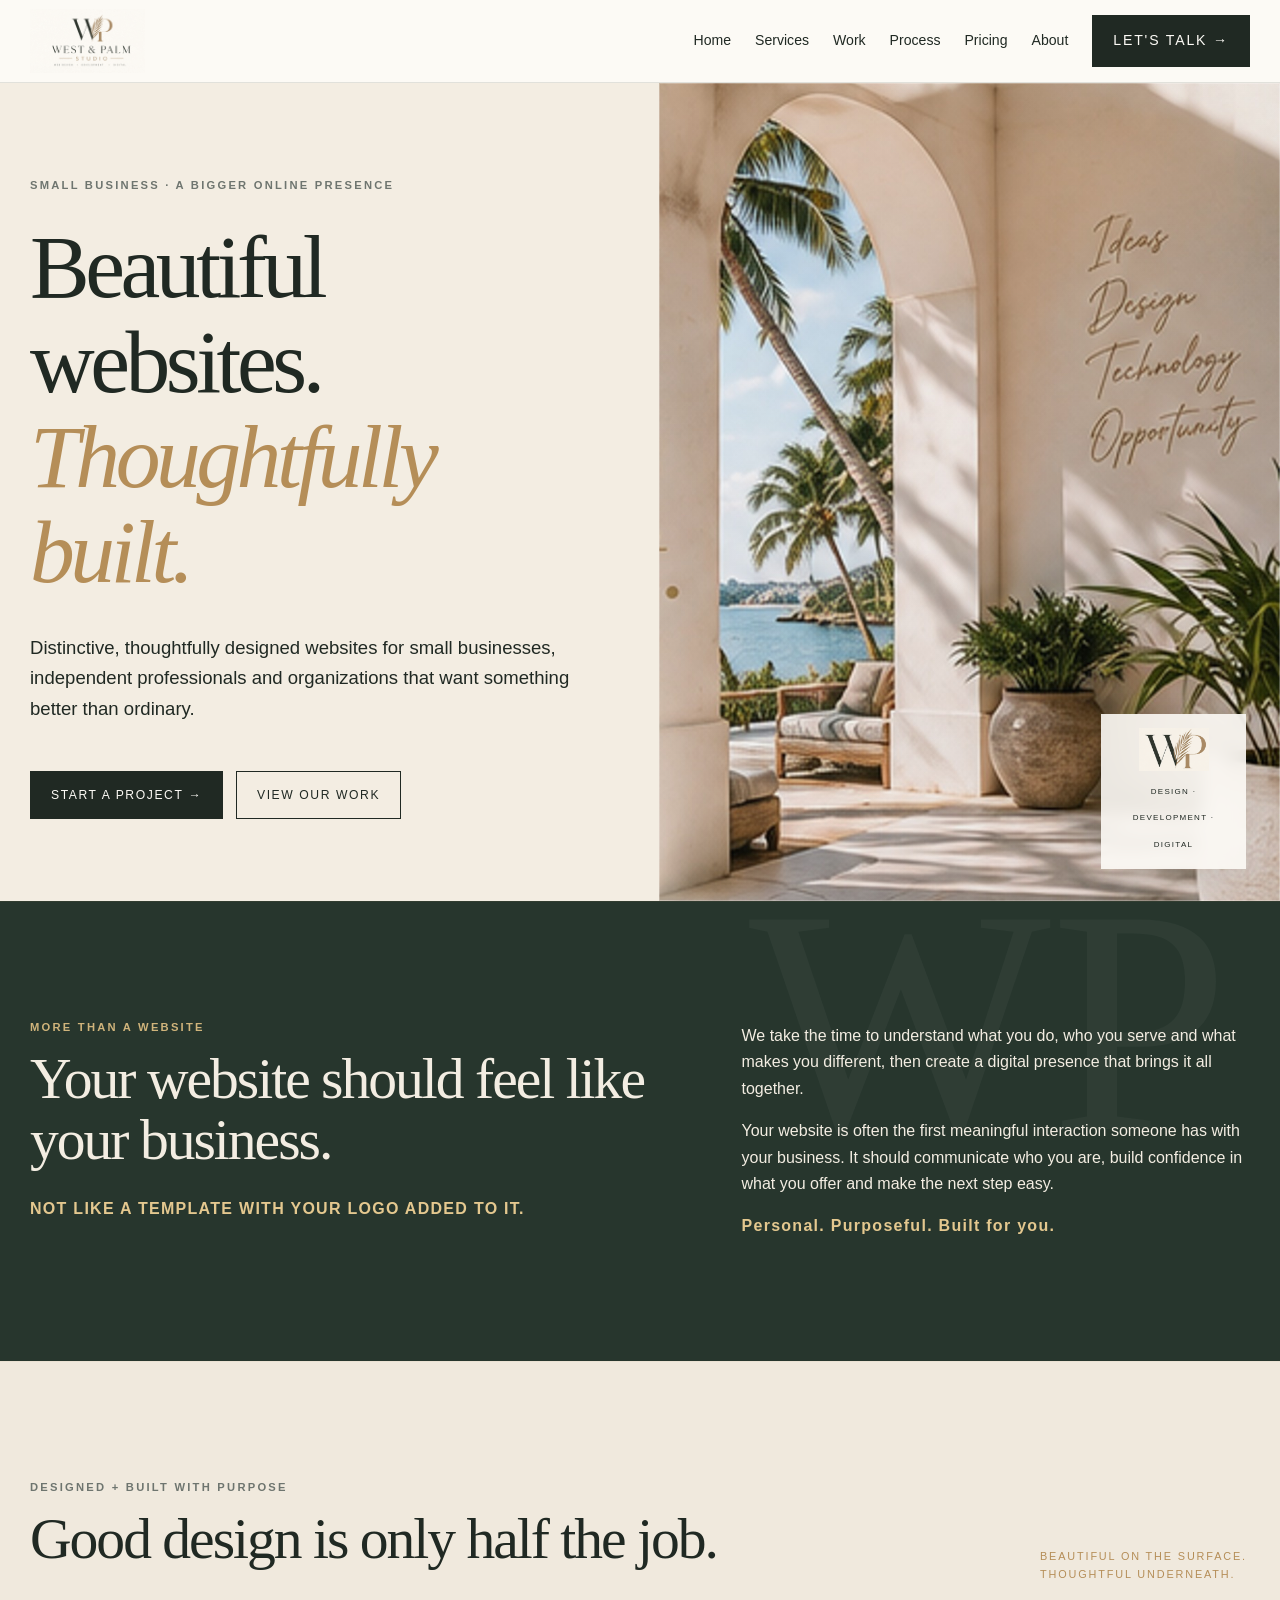
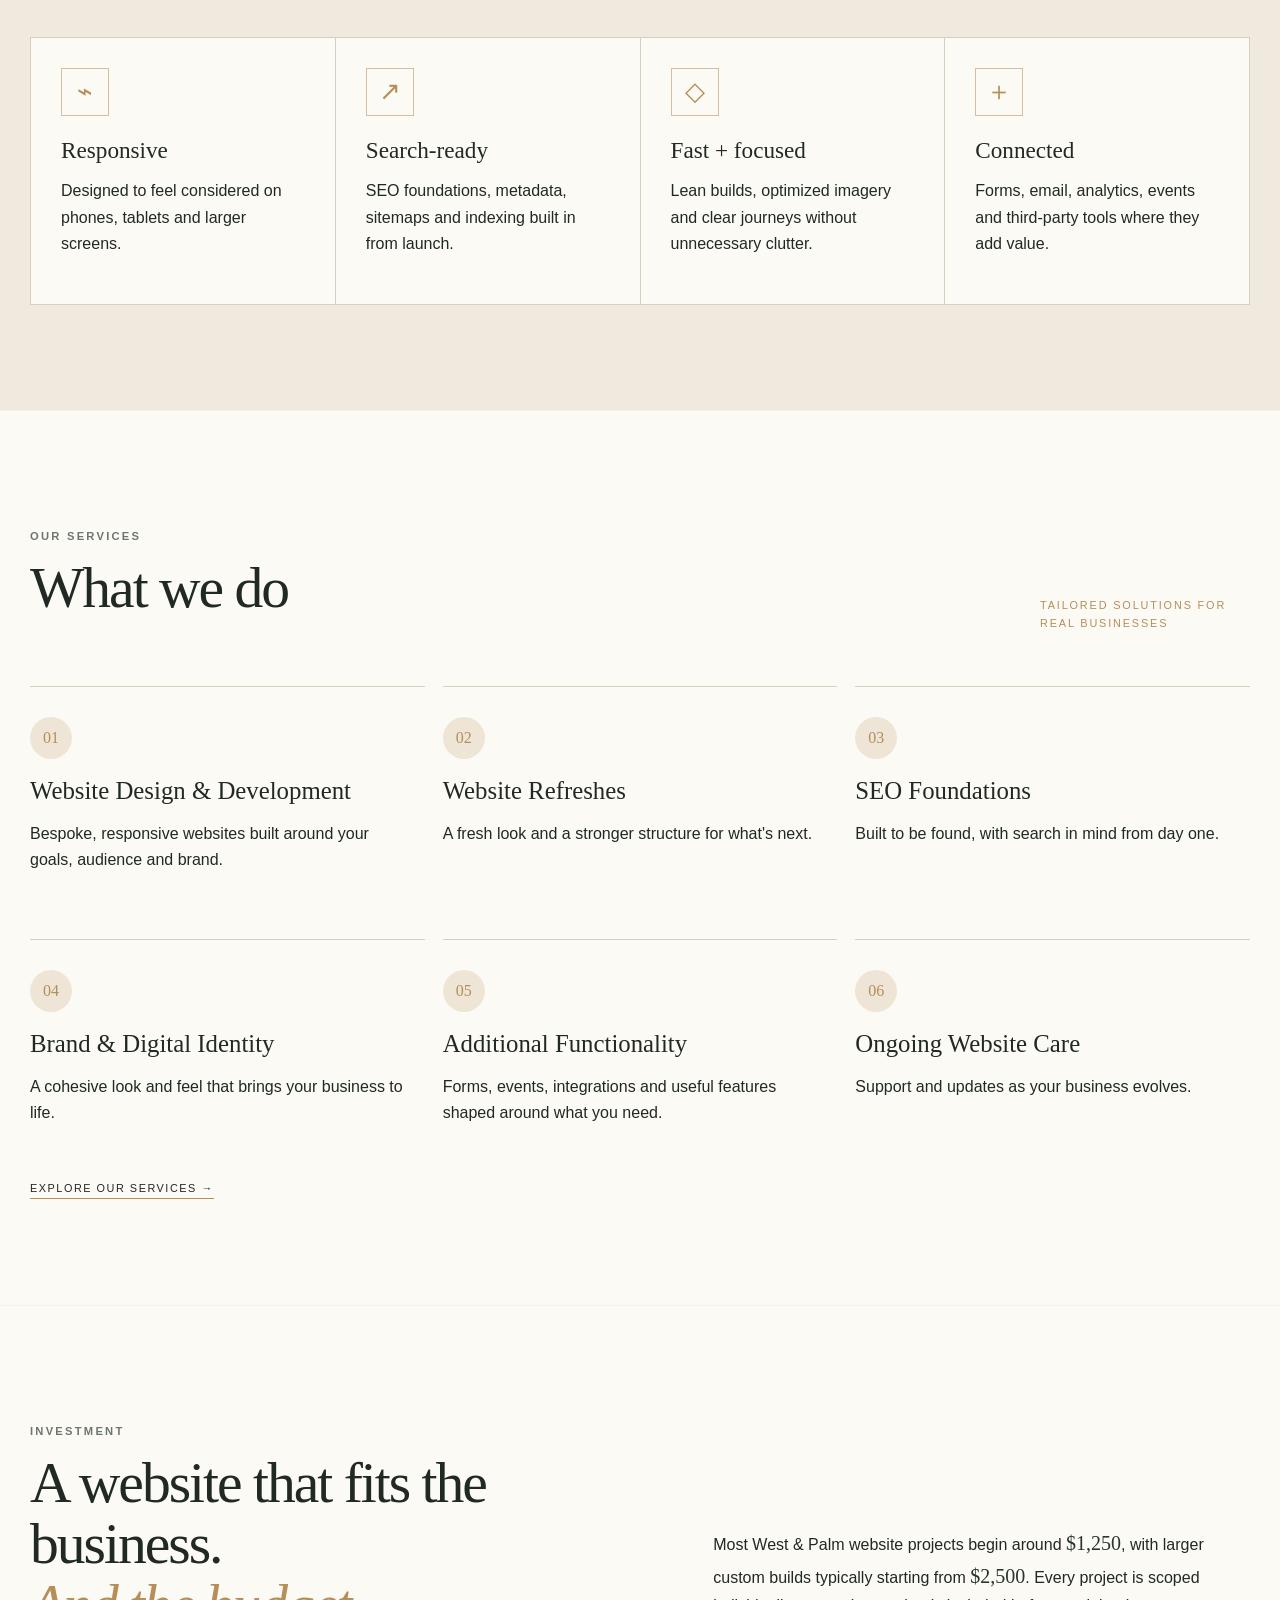
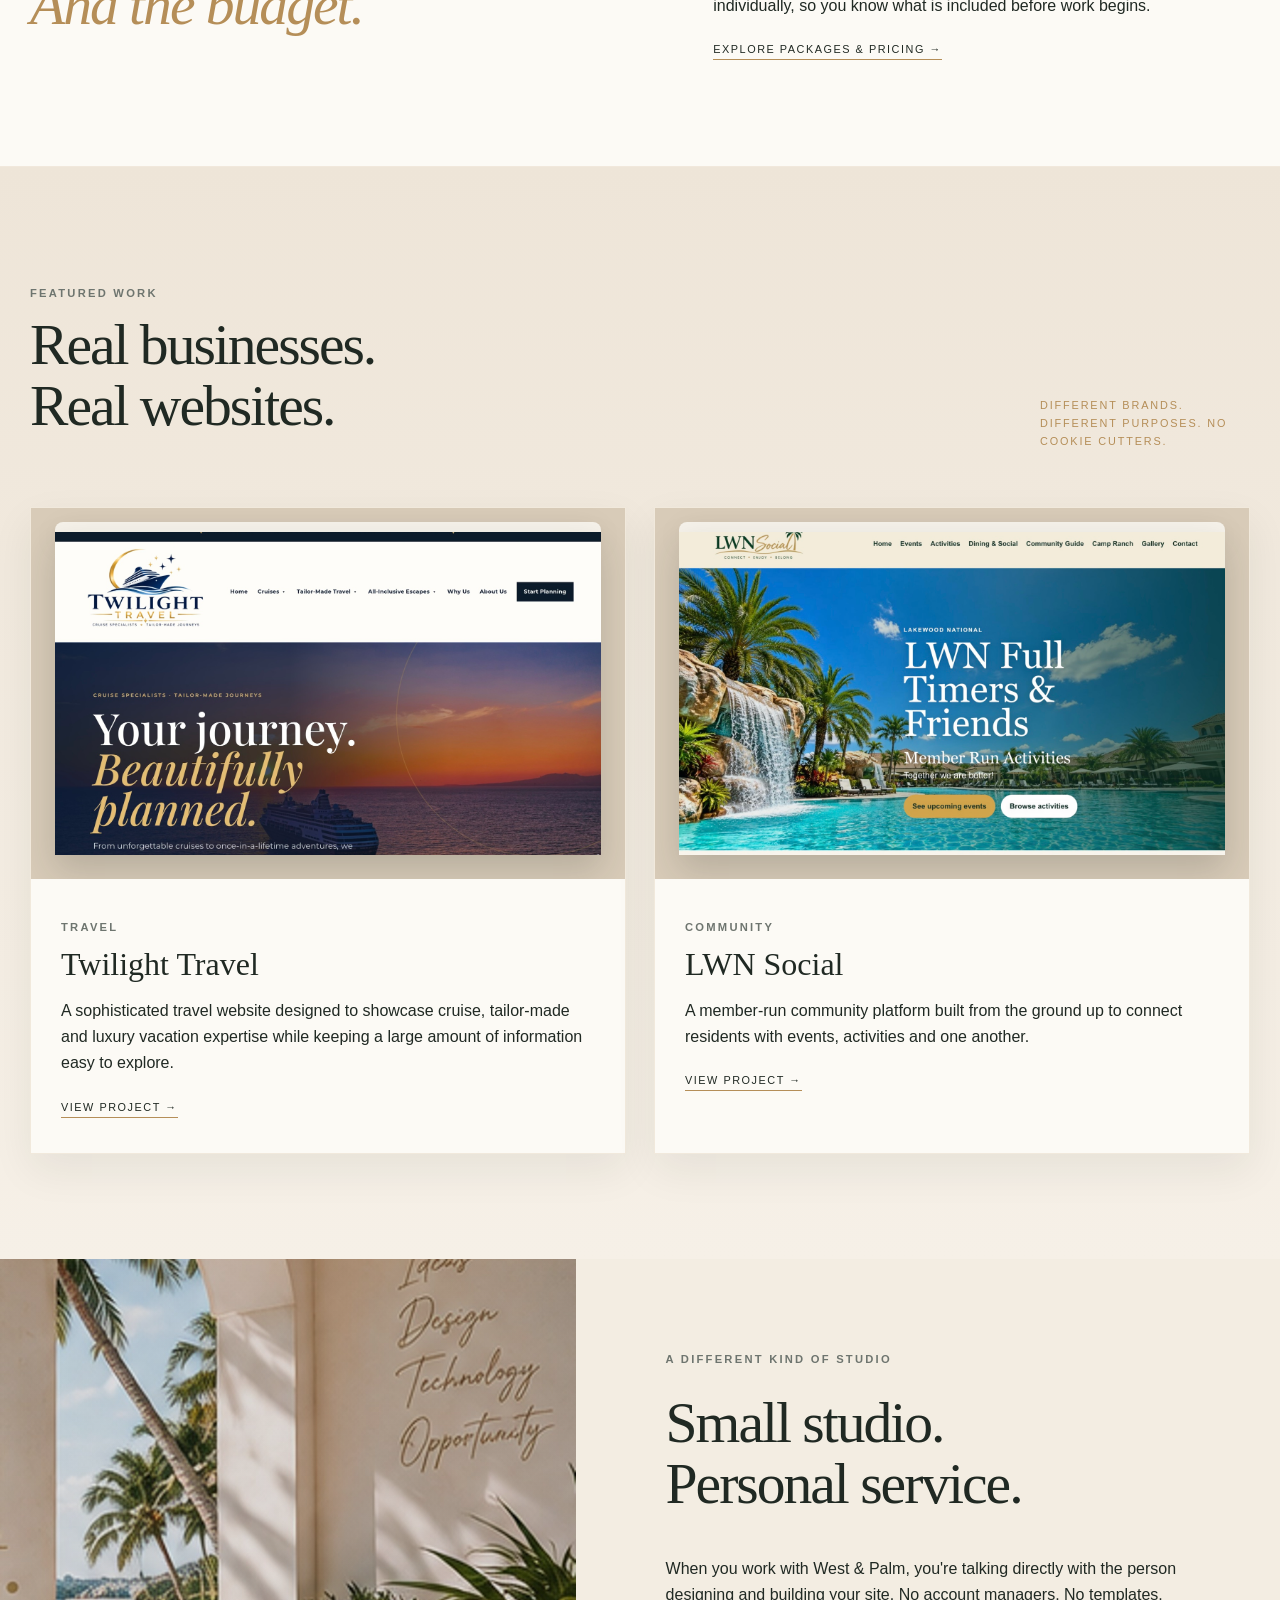
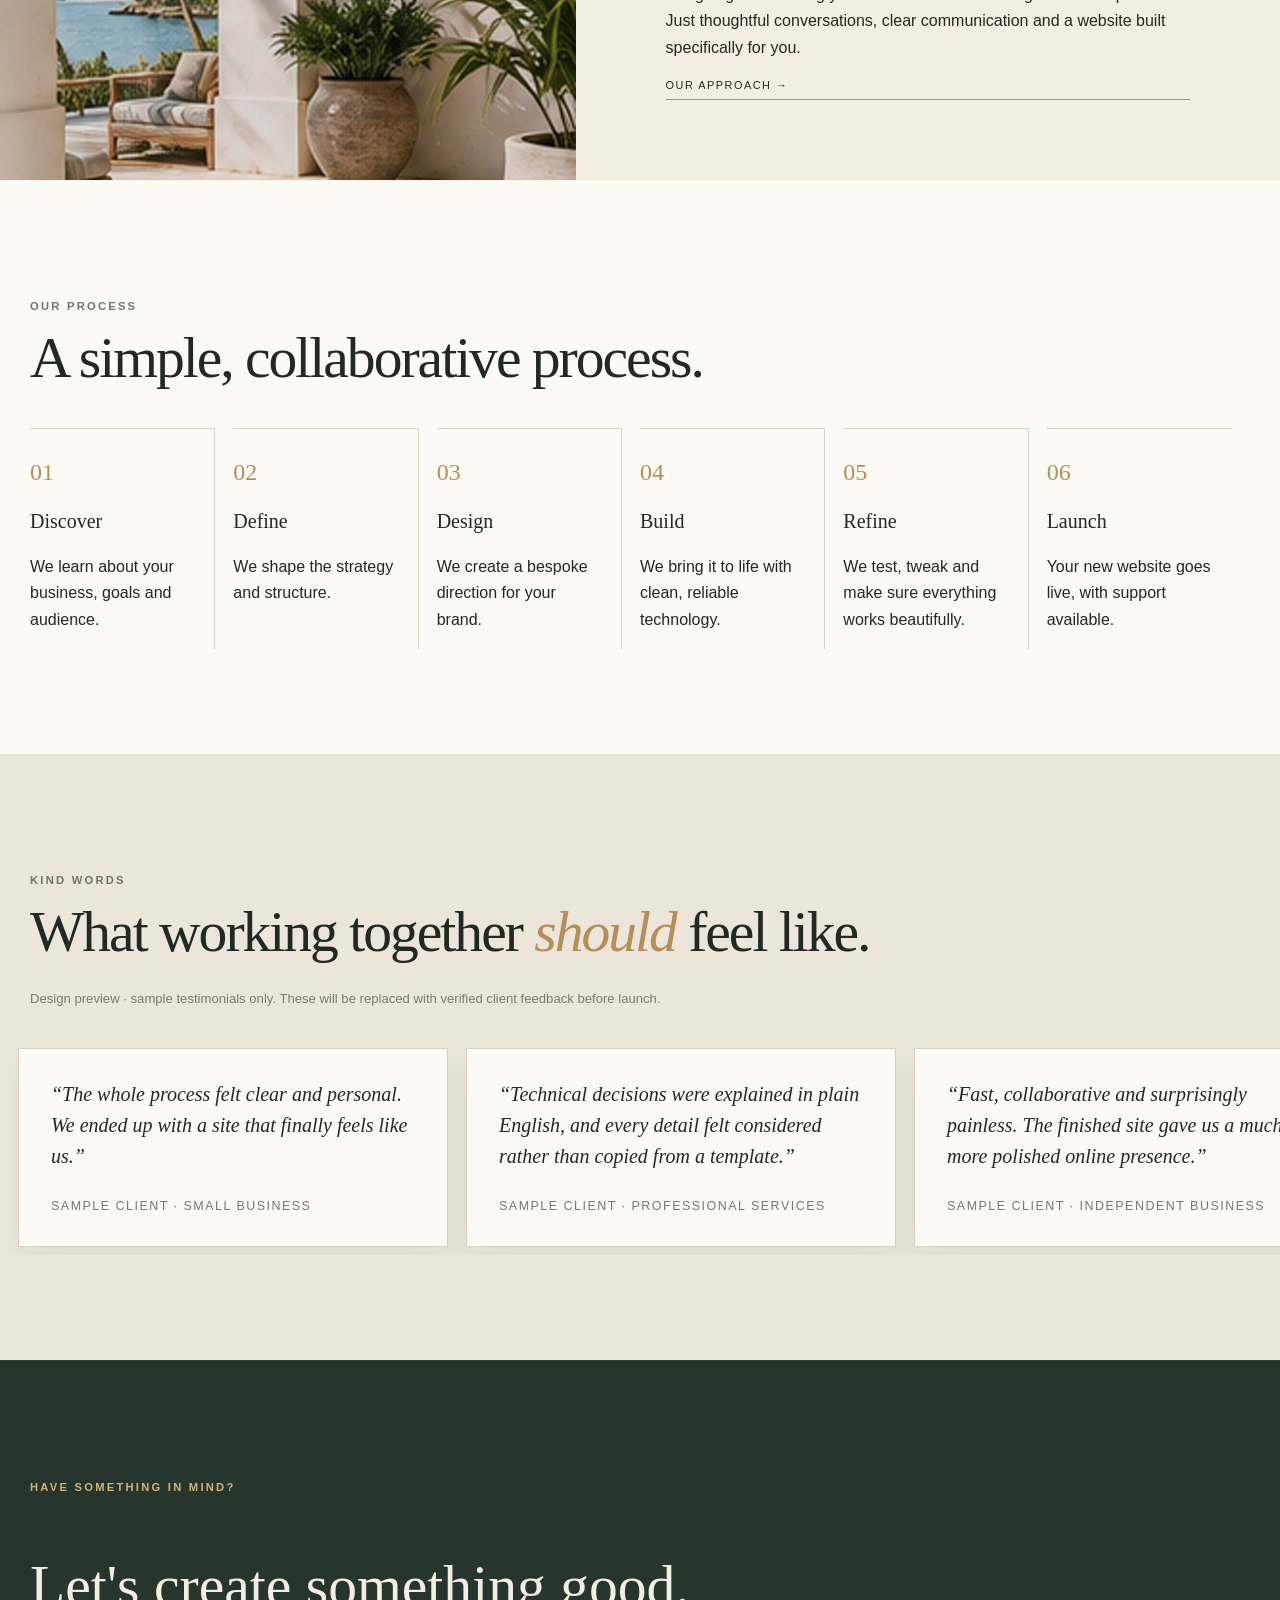
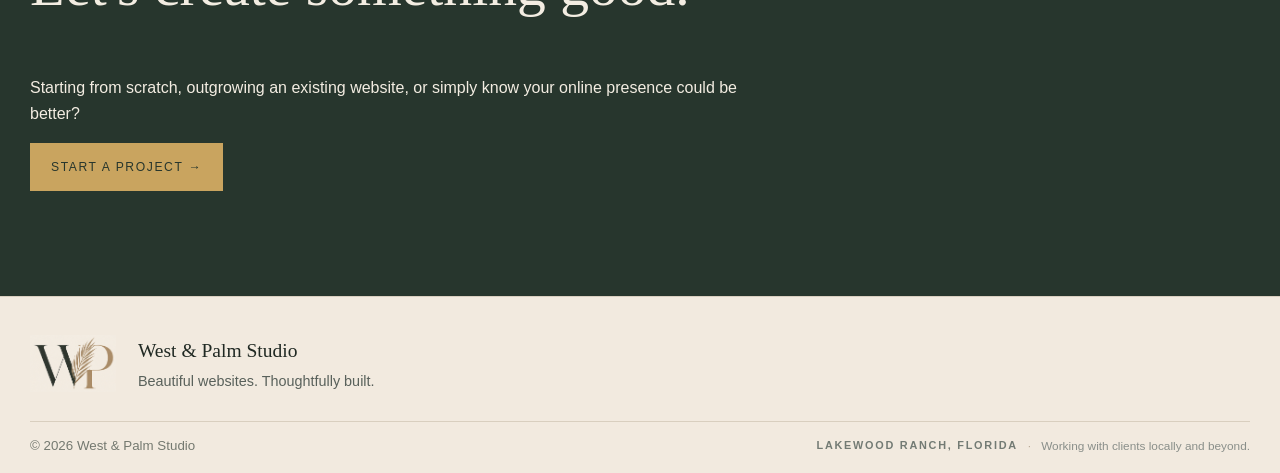
==== index.html @ 80858947 "Add files via upload" ====
<!doctype html><html lang="en"><head><meta charset="utf-8"><meta name="viewport" content="width=device-width,initial-scale=1"><title>Beautiful websites. Thoughtfully built. | West &amp; Palm Studio</title><meta name="description" content="West & Palm Studio creates thoughtful, bespoke websites for small businesses, independent professionals and organizations."><link rel="icon" href="assets/wp-transparent.png"><link rel="stylesheet" href="styles.css"></head><body><header class="nav"><div class="wrap"><a class="brand header-logo" href="index.html" aria-label="West &amp; Palm Studio"><img src="assets/west-palm-header-transparent.png" alt="West &amp; Palm Studio"></a><nav class="links"><a href="index.html">Home</a><a href="services.html">Services</a><a href="work.html">Work</a><a href="process.html">Process</a><a href="pricing.html">Pricing</a><a href="about.html">About</a><a class="btn fill" href="contact.html">Let's talk →</a></nav><button class="mobile-menu-toggle" type="button" aria-label="Open navigation" aria-expanded="false" aria-controls="mobile-navigation"><span></span><span></span><span></span></button><nav class="mobile-navigation" id="mobile-navigation" aria-label="Mobile navigation"><a href="index.html">Home</a><a href="services.html">Services</a><a href="work.html">Work</a><a href="process.html">Process</a><a href="pricing.html">Pricing</a><a href="about.html">About</a><a class="mobile-menu-cta" href="contact.html">Let's talk →</a></nav></div></header><main>
<section class="hero"><div class="hero-grid"><div class="hero-copy"><p class="eyebrow">Small business · A bigger online presence</p><h1>Beautiful websites.<em>Thoughtfully built.</em></h1><p>Distinctive, thoughtfully designed websites for small businesses, independent professionals and organizations that want something better than ordinary.</p><div class="actions"><a class="btn fill" href="contact.html">Start a project →</a><a class="btn" href="work.html">View our work</a></div></div><div class="hero-visual" aria-label="Warm coastal architecture and palms"><div class="hero-stamp"><img src="assets/wp-mark.png" alt=""><span>Design · Development · Digital</span></div></div></div></section>
<section class="section intro-band"><div class="wrap intro reveal"><div><p class="eyebrow">More than a website</p><h2>Your website should feel like your business.</h2><p><strong>NOT LIKE A TEMPLATE WITH YOUR LOGO ADDED TO IT.</strong></p></div><div><p>We take the time to understand what you do, who you serve and what makes you different, then create a digital presence that brings it all together.</p><p>Your website is often the first meaningful interaction someone has with your business. It should communicate who you are, build confidence in what you offer and make the next step easy.</p><p><strong>Personal. Purposeful. Built for you.</strong></p></div></div></section>
<section class="section capability-strip"><div class="wrap reveal"><div class="services-head"><div><p class="eyebrow">Designed + built with purpose</p><h2>Good design is only half the job.</h2></div><p class="micro">Beautiful on the surface. Thoughtful underneath.</p></div><div class="capability-icon-grid">
<article><span class="line-icon">⌁</span><h3>Responsive</h3><p>Designed to feel considered on phones, tablets and larger screens.</p></article>
<article><span class="line-icon">↗</span><h3>Search-ready</h3><p>SEO foundations, metadata, sitemaps and indexing built in from launch.</p></article>
<article><span class="line-icon">◇</span><h3>Fast + focused</h3><p>Lean builds, optimized imagery and clear journeys without unnecessary clutter.</p></article>
<article><span class="line-icon">＋</span><h3>Connected</h3><p>Forms, email, analytics, events and third-party tools where they add value.</p></article>
</div></div></section>
<section class="section"><div class="wrap reveal"><div class="services-head"><div><p class="eyebrow">Our services</p><h2>What we do</h2></div><p class="micro">Tailored solutions for real businesses</p></div><div class="cards"><div class="card"><span>01</span><h3>Website Design &amp; Development</h3><p>Bespoke, responsive websites built around your goals, audience and brand.</p></div><div class="card"><span>02</span><h3>Website Refreshes</h3><p>A fresh look and a stronger structure for what's next.</p></div><div class="card"><span>03</span><h3>SEO Foundations</h3><p>Built to be found, with search in mind from day one.</p></div><div class="card"><span>04</span><h3>Brand &amp; Digital Identity</h3><p>A cohesive look and feel that brings your business to life.</p></div><div class="card"><span>05</span><h3>Additional Functionality</h3><p>Forms, events, integrations and useful features shaped around what you need.</p></div><div class="card"><span>06</span><h3>Ongoing Website Care</h3><p>Support and updates as your business evolves.</p></div></div><a class="text-link" href="services.html">Explore our services →</a></div></section>
<section class="section pricing-teaser"><div class="wrap reveal"><div class="pricing-teaser-grid"><div><p class="eyebrow">Investment</p><h2>A website that fits the business.<br><em>And the budget.</em></h2></div><div><p>Most West &amp; Palm website projects begin around <strong>$1,250</strong>, with larger custom builds typically starting from <strong>$2,500</strong>. Every project is scoped individually, so you know what is included before work begins.</p><a class="text-link" href="pricing.html">Explore packages &amp; pricing →</a></div></div></div></section><section class="section work-section"><div class="wrap reveal"><div class="services-head"><div><p class="eyebrow">Featured work</p><h2>Real businesses.<br>Real websites.</h2></div><p class="micro">Different brands. Different purposes. No cookie cutters.</p></div><div class="work"><article class="project"><div class="project-shot"><img src="assets/twilight-travel.jpg" alt="Twilight Travel website homepage"></div><div class="project-copy"><p class="eyebrow">Travel</p><h3>Twilight Travel</h3><p>A sophisticated travel website designed to showcase cruise, tailor-made and luxury vacation expertise while keeping a large amount of information easy to explore.</p><a class="text-link" href="work.html#twilight-travel">View project →</a></div></article><article class="project"><div class="project-shot"><img src="assets/lwn-social.jpg" alt="LWN Social website homepage"></div><div class="project-copy"><p class="eyebrow">Community</p><h3>LWN Social</h3><p>A member-run community platform built from the ground up to connect residents with events, activities and one another.</p><a class="text-link" href="work.html#lwn-social">View project →</a></div></article></div></div></section>
<section class="studio reveal"><div class="studio-image" role="img" aria-label="West and Palm Studio visual identity"></div><div class="studio-copy"><p class="eyebrow">A different kind of studio</p><h2>Small studio.<br>Personal service.</h2><p>When you work with West &amp; Palm, you're talking directly with the person designing and building your site. No account managers. No templates. Just thoughtful conversations, clear communication and a website built specifically for you.</p><a class="text-link" href="about.html">Our approach →</a></div></section>
<section class="section process-preview"><div class="wrap reveal"><p class="eyebrow">Our process</p><h2>A simple, collaborative process.</h2><div class="process"><div class="step" data-num="01"><b>Discover</b><p>We learn about your business, goals and audience.</p></div><div class="step" data-num="02"><b>Define</b><p>We shape the strategy and structure.</p></div><div class="step" data-num="03"><b>Design</b><p>We create a bespoke direction for your brand.</p></div><div class="step" data-num="04"><b>Build</b><p>We bring it to life with clean, reliable technology.</p></div><div class="step" data-num="05"><b>Refine</b><p>We test, tweak and make sure everything works beautifully.</p></div><div class="step" data-num="06"><b>Launch</b><p>Your new website goes live, with support available.</p></div></div></div></section>
<section class="section testimonial-section"><div class="wrap testimonial-heading reveal"><p class="eyebrow">Kind words</p><h2>What working together <em>should</em> feel like.</h2><p class="demo-note">Design preview · sample testimonials only. These will be replaced with verified client feedback before launch.</p></div><div class="testimonial-marquee" aria-label="Sample testimonial design preview"><div class="testimonial-track">
<blockquote><p>“The whole process felt clear and personal. We ended up with a site that finally feels like us.”</p><footer>Sample client · Small business</footer></blockquote>
<blockquote><p>“Technical decisions were explained in plain English, and every detail felt considered rather than copied from a template.”</p><footer>Sample client · Professional services</footer></blockquote>
<blockquote><p>“Fast, collaborative and surprisingly painless. The finished site gave us a much more polished online presence.”</p><footer>Sample client · Independent business</footer></blockquote>
<blockquote><p>“The whole process felt clear and personal. We ended up with a site that finally feels like us.”</p><footer>Sample client · Small business</footer></blockquote>
<blockquote><p>“Technical decisions were explained in plain English, and every detail felt considered rather than copied from a template.”</p><footer>Sample client · Professional services</footer></blockquote>
</div></div></section>
<section class="section dark"><div class="wrap reveal"><p class="eyebrow">Have something in mind?</p><p class="quote">Let's create something good.</p><p>Starting from scratch, outgrowing an existing website, or simply know your online presence could be better?</p><a class="btn" href="contact.html">Start a project →</a></div></section></main><footer class="footer"><div class="wrap footer-main"><div class="footer-brand"><div class="footer-brand-lockup"><a class="footer-mark" href="index.html" aria-label="West &amp; Palm Studio"><img src="assets/wp-transparent.png" alt=""></a><div><p class="footer-studio-name">West &amp; Palm Studio</p><p class="footer-tagline">Beautiful websites. Thoughtfully built.</p></div></div></div></div><div class="wrap footer-bottom"><small>© <span data-year></span> West &amp; Palm Studio</small><small class="footer-location-line"><span class="footer-location-place">Lakewood Ranch, Florida</span><span class="footer-location-copy">Working with clients locally and beyond.</span></small></div></footer><script src="script.js"></script></body></html>
---- styles.css ----
:root{--ink:#202923;--forest:#27362d;--forest2:#34453a;--sage:#8e9a89;--sand:#b58e58;--gold:#c9a45f;--cream:#f3ede2;--paper:#fcfaf5;--line:#d9cfbf}*{box-sizing:border-box}html{scroll-behavior:smooth}body{margin:0;color:var(--ink);background:var(--paper);font-family:Arial,Helvetica,sans-serif;line-height:1.65}h1,h2,h3,.brand,.serif{font-family:Georgia,'Times New Roman',serif;font-weight:400;line-height:1.06}h1{font-size:clamp(3.4rem,7vw,7rem);letter-spacing:-.05em;margin:.16em 0}h2{font-size:clamp(2.35rem,4.5vw,4.5rem);letter-spacing:-.035em;margin:.2em 0 .45em}h3{font-size:1.55rem;margin:.3em 0}p{max-width:720px}.wrap{width:min(1220px,calc(100% - 44px));margin:auto}.nav{position:sticky;top:0;z-index:20;background:rgba(252,250,245,.94);border-bottom:1px solid rgba(32,41,35,.12);backdrop-filter:blur(14px)}.nav .wrap{height:88px;display:flex;align-items:center;justify-content:space-between}.brand{text-decoration:none;color:var(--ink);font-size:1.45rem;letter-spacing:.035em}.brand small{display:block;font-family:Arial;font-size:.54rem;letter-spacing:.35em;text-align:center;margin-top:3px}.brand:before{content:'WP';display:inline-block;font-size:.7rem;color:var(--sand);margin-right:9px;vertical-align:middle;letter-spacing:-.12em}.links{display:flex;gap:26px;align-items:center}.links a{text-decoration:none;color:var(--ink);font-size:.88rem}.links>a:not(.btn):after{content:'';display:block;width:0;height:1px;background:var(--sand);transition:.25s}.links>a:hover:after{width:100%}.btn{display:inline-block;text-decoration:none;padding:13px 20px;border:1px solid currentColor;color:var(--ink);font-size:.76rem;letter-spacing:.13em;text-transform:uppercase;transition:.25s}.btn:hover{transform:translateY(-2px)}.btn.fill{background:var(--ink);color:var(--paper);border-color:var(--ink)}.hero{min-height:calc(100vh - 88px);display:grid;align-items:stretch;background:var(--cream);overflow:hidden}.hero-grid{display:grid;grid-template-columns:1.03fr .97fr;min-height:calc(100vh - 88px)}.hero-copy{display:flex;flex-direction:column;justify-content:center;padding:80px 6vw 80px max(22px,calc((100vw - 1220px)/2))}.hero-copy h1 em{display:block;color:var(--sand);font-weight:400}.hero-copy>p:not(.eyebrow){font-size:1.16rem;max-width:610px}.hero-visual{position:relative;min-height:620px;background:linear-gradient(145deg,#ddd0bb,#f5eee3);overflow:hidden}.hero-visual:before{content:'';position:absolute;inset:0;background:linear-gradient(110deg,rgba(255,255,255,.1),rgba(39,54,45,.12)),url('assets/brand-board.png') center/cover;filter:saturate(.65);transform:scale(1.02)}.hero-visual:after{content:'WEST & PALM';position:absolute;right:-18px;bottom:32px;color:rgba(255,255,255,.68);font-family:Georgia;font-size:clamp(2rem,4vw,5rem);letter-spacing:.08em;writing-mode:vertical-rl}.eyebrow{text-transform:uppercase;letter-spacing:.2em;font-size:.7rem;color:#6e756f;font-weight:600}.actions{display:flex;gap:13px;margin-top:28px;flex-wrap:wrap}.section{padding:105px 0}.intro-band{background:var(--forest);color:var(--cream);position:relative;overflow:hidden}.intro-band:after{content:'WP';position:absolute;right:4vw;top:-65px;font:300 20rem Georgia;color:rgba(255,255,255,.035)}.intro{display:grid;grid-template-columns:1.1fr .9fr;gap:90px;position:relative;z-index:1}.intro-band .eyebrow,.dark .eyebrow{color:#d0b47b}.intro-band strong{color:#e4c88f;letter-spacing:.08em}.cards{display:grid;grid-template-columns:repeat(3,1fr);gap:18px;margin-top:42px}.card{border-top:1px solid var(--line);padding:30px 22px 24px 0;min-height:235px;background:transparent}.card span{display:inline-grid;place-items:center;width:42px;height:42px;border-radius:50%;background:#eee5d7;color:var(--sand);font-family:Georgia;margin-bottom:12px}.services-head{display:flex;justify-content:space-between;align-items:end;gap:30px}.micro{font-size:.68rem;letter-spacing:.17em;text-transform:uppercase;color:var(--sand);max-width:210px}.work-section{background:#eee5d8}.work{display:grid;grid-template-columns:1fr 1fr;gap:28px;margin-top:45px}.project{background:var(--paper);padding:0;overflow:hidden;box-shadow:0 16px 40px rgba(32,41,35,.07)}.project-shot{aspect-ratio:16/10;overflow:hidden;background:#d8d0c2}.project-shot img{width:100%;height:100%;object-fit:cover;display:block;transition:.5s}.project:hover .project-shot img{transform:scale(1.025)}.project-copy{padding:28px 30px 34px}.project-copy h3{font-size:2rem}.text-link{color:var(--ink);text-transform:uppercase;letter-spacing:.14em;font-size:.68rem;text-decoration:none;border-bottom:1px solid var(--sand);padding-bottom:4px}.studio{display:grid;grid-template-columns:.9fr 1.1fr;min-height:520px}.studio-image{background:linear-gradient(rgba(32,41,35,.22),rgba(32,41,35,.22)),url('assets/brand-board.png') 5% 90%/210% auto no-repeat;min-height:480px}.studio-copy{background:var(--cream);padding:80px max(30px,7vw);display:flex;flex-direction:column;justify-content:center}.process-preview{background:var(--paper)}.process{display:grid;grid-template-columns:repeat(6,1fr);gap:0;margin-top:40px}.step{border-top:1px solid var(--line);border-right:1px solid var(--line);padding:24px 18px 0 0;margin-right:18px;min-height:165px}.step:last-child{border-right:0}.step b{display:block;font-family:Georgia;font-size:1.25rem;font-weight:400}.step:before{content:attr(data-num);display:block;color:var(--sand);font-family:Georgia;font-size:1.5rem;margin-bottom:12px}.dark{background:var(--forest);color:var(--cream);position:relative;overflow:hidden}.dark:after{content:'';position:absolute;inset:0;background:linear-gradient(90deg,rgba(39,54,45,.96),rgba(39,54,45,.72)),url('assets/brand-board.png') center/cover;opacity:.42}.dark .wrap{position:relative;z-index:1}.dark .btn{border-color:var(--gold);color:var(--forest);background:var(--gold)}.quote{font-family:Georgia;font-size:clamp(2.3rem,4.5vw,4.7rem);line-height:1.1;max-width:930px}.footer{padding:62px 0;border-top:1px solid var(--line);background:#f7f2e9}.footer .wrap{display:flex;justify-content:space-between;gap:30px}.pagehero{padding:120px 0 85px;background:var(--cream)}.pagehero h1{font-size:clamp(3rem,6vw,5.8rem)}.split{display:grid;grid-template-columns:.8fr 1.2fr;gap:80px}.list{display:grid;grid-template-columns:1fr 1fr;gap:10px 25px;padding:0;list-style:none}.list li{padding:10px 0;border-bottom:1px solid var(--line)}form{display:grid;gap:14px;max-width:720px}input,textarea,select{width:100%;padding:15px;border:1px solid var(--line);background:#fff;font:inherit}textarea{min-height:160px}.mobile{display:none}.reveal{opacity:0;transform:translateY(18px);transition:.7s ease}.reveal.visible{opacity:1;transform:none}@media(max-width:900px){.hero-grid{grid-template-columns:1fr}.hero-copy{padding:75px 24px}.hero-visual{min-height:45vh}.intro,.split,.studio{grid-template-columns:1fr}.cards{grid-template-columns:1fr 1fr}.process{grid-template-columns:repeat(3,1fr);gap:24px}.studio-image{min-height:360px}.links{display:none}.mobile{display:block}}@media(max-width:620px){.work,.cards{grid-template-columns:1fr}.process{grid-template-columns:1fr 1fr}.section{padding:72px 0}.footer .wrap{display:block}.list{grid-template-columns:1fr}.hero-visual{min-height:360px}.services-head{display:block}.nav .wrap{height:76px}}

/* V1.1 visual refinement */
.nav .wrap{height:104px}.brand-logo{display:block;width:185px;height:92px;overflow:hidden}.brand-logo img{width:100%;height:100%;object-fit:contain;display:block;mix-blend-mode:multiply}.brand-logo:before{display:none!important}.hero{min-height:calc(100vh - 104px)}.hero-grid{min-height:calc(100vh - 104px)}
.hero-visual{background:url('assets/hero-coastal.jpg') center/cover no-repeat;isolation:isolate}.hero-visual:before{content:'';position:absolute;inset:0;background:linear-gradient(120deg,rgba(255,248,236,.03),rgba(32,41,35,.1));filter:none;transform:none;z-index:-1}.hero-visual:after{content:'';position:absolute;inset:0;border:1px solid rgba(255,255,255,.24);pointer-events:none}.hero-stamp{position:absolute;right:34px;bottom:32px;width:145px;padding:14px;background:rgba(252,250,245,.9);backdrop-filter:blur(8px);box-shadow:0 12px 35px rgba(32,41,35,.12);text-align:center}.hero-stamp img{width:70px;display:block;margin:0 auto 5px;mix-blend-mode:multiply}.hero-stamp span{font-size:.5rem;letter-spacing:.16em;text-transform:uppercase;color:var(--ink)}
.intro-band{background:var(--forest)}.work-section{background:linear-gradient(180deg,#eee5d8,#f6f0e7)}.project{border:1px solid rgba(181,142,88,.16)}.project-shot{position:relative;padding:24px;background:#d8cbb8}.project-shot:before{content:'';position:absolute;left:24px;right:24px;top:14px;height:10px;border-radius:8px 8px 0 0;background:#f6f2ea;box-shadow:0 10px 30px rgba(32,41,35,.12)}.project-shot img{position:relative;box-shadow:0 15px 32px rgba(32,41,35,.18)}
.studio-image{background:linear-gradient(rgba(32,41,35,.12),rgba(32,41,35,.12)),url('assets/hero-coastal.jpg') 50% 58%/cover no-repeat}.dark:after{display:none;content:none;background:none}.footer .brand-logo{width:165px;height:88px}.footer{background:#f4ede2}
@media(max-width:900px){.nav .wrap{height:92px}.brand-logo{width:155px;height:80px}.hero{min-height:auto}.hero-grid{min-height:auto}.hero-visual{min-height:58vh}.hero-stamp{right:20px;bottom:20px}}
@media(max-width:620px){.nav .wrap{height:82px}.brand-logo{width:135px;height:72px}.hero-copy h1{font-size:clamp(3.1rem,15vw,4.8rem)}.hero-visual{min-height:460px}.hero-stamp{width:120px}.project-shot{padding:14px}.project-shot:before{left:14px;right:14px;top:8px}}

/* V1.2 brand implementation: restrained, asset-free header wordmark */
.nav .wrap{height:82px}
.wordmark{display:flex;flex-direction:column;align-items:center;justify-content:center;width:auto;line-height:1;text-decoration:none;color:var(--ink);padding:4px 0}
.wordmark:before{display:none!important}
.wordmark span{font-family:Georgia,'Times New Roman',serif;font-size:1.38rem;letter-spacing:.16em;white-space:nowrap}
.wordmark i{font-style:normal;color:var(--sand);padding:0 .06em}
.wordmark small{font-family:Arial,Helvetica,sans-serif;font-size:.48rem;letter-spacing:.48em;margin-top:8px;padding-left:.48em;color:var(--sand)}
.hero{min-height:calc(100vh - 82px)}.hero-grid{min-height:calc(100vh - 82px)}
.pagehero{padding-top:92px}
.footer{padding:52px 0}.footer .wrap{align-items:flex-start}.footer-mark{display:inline-block;width:74px;height:58px;margin-bottom:8px}.footer-mark img{display:block;width:100%;height:100%;object-fit:contain}.footer p{margin-top:8px}
@media(max-width:900px){.nav .wrap{height:78px}.wordmark span{font-size:1.2rem}.wordmark small{font-size:.43rem;margin-top:7px}.hero{min-height:auto}.hero-grid{min-height:auto}.pagehero{padding-top:82px}}
@media(max-width:620px){.nav .wrap{height:72px}.wordmark span{font-size:1.02rem;letter-spacing:.11em}.wordmark small{font-size:.39rem;letter-spacing:.4em;padding-left:.4em}.footer-mark{width:64px;height:50px}}

/* V1.2.2 implementation fixes */
.intro-band{background-color:var(--forest);background-image:none!important}
.dark{background-color:var(--forest);background-image:none!important}
.dark:after{display:none!important;content:none!important;background:none!important;background-image:none!important}
.header-logo{display:flex;align-items:center;flex:0 0 auto;width:190px;height:64px;overflow:hidden;text-decoration:none}
.header-logo:before{display:none!important}
.header-logo img{display:block;width:100%;height:100%;object-fit:contain;object-position:left center;mix-blend-mode:normal}
.links{gap:24px}
.links .btn{white-space:nowrap}
@media(max-width:1100px) and (min-width:901px){.header-logo{width:165px;height:58px}.links{gap:18px}.links a{font-size:.82rem}.links .btn{padding:12px 15px;font-size:.7rem;letter-spacing:.1em}}
@media(max-width:900px){.header-logo{width:170px;height:58px}}
@media(max-width:620px){.header-logo{width:145px;height:52px}}

/* V1.3 commercial content */
.section-lead{font-size:1.08rem;max-width:760px;margin:18px 0 0}.packages-preview{background:var(--paper)}.package-grid{display:grid;grid-template-columns:repeat(3,1fr);gap:18px;margin-top:42px;align-items:stretch}.package-card{border:1px solid var(--line);padding:34px 30px;display:flex;flex-direction:column;min-height:520px;background:var(--paper)}.package-card.featured{background:var(--cream);border-color:rgba(181,142,88,.65);transform:translateY(-8px)}.package-card h3{font-size:2rem;margin:.25em 0 .55em}.package-card>p:not(.eyebrow){min-height:88px}.package-card ul{list-style:none;padding:18px 0;margin:10px 0 24px;border-top:1px solid var(--line)}.package-card li{padding:7px 0 7px 22px;position:relative}.package-card li:before{content:'✓';position:absolute;left:0;color:var(--sand)}.investment{margin-top:auto;padding-top:22px;border-top:1px solid var(--line)}.investment span{display:block;text-transform:uppercase;letter-spacing:.16em;font-size:.62rem;color:#737970}.investment strong{display:block;font-family:Georgia,'Times New Roman',serif;font-size:1.85rem;font-weight:400;color:var(--ink);margin-top:4px}.pricing-note{font-size:.84rem;color:#687069;max-width:900px;margin:24px 0 28px}.packages-section{background:#eee5d8;scroll-margin-top:90px}.inclusions{background:var(--paper)}.addons{background:var(--cream)}.addon-grid{display:grid;grid-template-columns:repeat(4,1fr);gap:0;margin-top:40px;border-top:1px solid var(--line);border-bottom:1px solid var(--line)}.addon-grid>div{padding:30px 26px 34px 0;margin-right:26px;border-right:1px solid var(--line)}.addon-grid>div:last-child{border-right:0;margin-right:0}.addon-grid h3{font-size:1.45rem}.addon-grid strong{display:block;color:var(--sand);font-size:.78rem;letter-spacing:.08em;text-transform:uppercase;margin-top:18px}.care-band{background:var(--forest);color:var(--cream)}.care-band .eyebrow{color:#d0b47b}.care-band .btn.fill{background:var(--gold);border-color:var(--gold);color:var(--forest);margin-top:14px}
@media(max-width:900px){.package-grid{grid-template-columns:1fr}.package-card{min-height:0}.package-card.featured{transform:none}.package-card>p:not(.eyebrow){min-height:0}.addon-grid{grid-template-columns:1fr 1fr}.addon-grid>div:nth-child(2){border-right:0}.addon-grid>div{border-bottom:1px solid var(--line)}}
@media(max-width:620px){.addon-grid{grid-template-columns:1fr}.addon-grid>div{border-right:0;margin-right:0}.package-card{padding:28px 22px}.investment strong{font-size:1.65rem}}

/* V1.4 personality, comparison and case studies */
.comparison-section{background:var(--paper);scroll-margin-top:90px}.comparison-scroll{overflow-x:auto;margin-top:42px;border-top:1px solid var(--line)}.comparison-table{width:100%;border-collapse:collapse;min-width:760px}.comparison-table th,.comparison-table td{padding:18px 20px;border-bottom:1px solid var(--line);text-align:center}.comparison-table th:first-child,.comparison-table td:first-child{text-align:left}.comparison-table th{font-family:Georgia,'Times New Roman',serif;font-size:1.25rem;font-weight:400;background:var(--cream)}.comparison-table th span{font-family:Arial,sans-serif;font-size:.64rem;letter-spacing:.1em;text-transform:uppercase;color:var(--sand)}.comparison-table td:not(:first-child){border-left:1px solid rgba(217,207,191,.55)}
.work-hero{position:relative;overflow:hidden}.work-hero:after{content:'WORK';position:absolute;right:-.03em;bottom:-.28em;font:400 clamp(8rem,22vw,22rem)/1 Georgia;color:rgba(181,142,88,.07);pointer-events:none}.work-hero .wrap{position:relative;z-index:1}.work-hero h1{max-width:1050px;font-size:clamp(3rem,5.8vw,6.2rem)}
.case-study{padding:120px 0}.case-study.alt{background:var(--cream)}.case-grid{display:grid;grid-template-columns:1.08fr .92fr;gap:80px;align-items:center}.case-study.alt .case-visual{order:2}.case-study.alt .case-copy{order:1}.case-copy h2{font-size:clamp(3rem,5vw,5.3rem)}.case-intro{font-size:1.13rem}.case-detail{border-top:1px solid var(--line);padding-top:18px;margin-top:24px}.case-detail h3{font-size:1.25rem}.capability-tags{display:flex;flex-wrap:wrap;gap:8px;margin:28px 0}.capability-tags span{border:1px solid var(--line);padding:7px 10px;font-size:.62rem;letter-spacing:.1em;text-transform:uppercase;background:rgba(252,250,245,.7)}
.site-preview{width:100%;border:0;padding:0;background:#d8cbb8;box-shadow:0 24px 55px rgba(32,41,35,.16);cursor:pointer;text-align:left;position:relative;transform:rotate(-1deg);transition:.45s ease}.alt .site-preview{transform:rotate(1deg)}.site-preview:hover,.site-preview.is-live{transform:rotate(0) translateY(-6px);box-shadow:0 32px 70px rgba(32,41,35,.22)}.browser-bar{height:34px;background:#f7f2e9;display:flex;align-items:center;padding:0 14px;gap:6px}.browser-bar i{width:7px;height:7px;border-radius:50%;background:#c8bda9}.browser-bar b{font:400 .58rem Arial;margin-left:10px;letter-spacing:.08em;color:#74786f}.preview-window{display:block;aspect-ratio:16/10;overflow:hidden;position:relative}.preview-window img{width:100%;height:112%;object-fit:cover;object-position:top;display:block;transition:transform 2.8s cubic-bezier(.22,.61,.36,1),filter .5s}.site-preview.is-live .preview-window img{transform:translateY(-10%) scale(1.035);filter:saturate(1.08)}.preview-hint{position:absolute;right:14px;bottom:14px;background:rgba(32,41,35,.9);color:var(--paper);padding:8px 11px;font:600 .56rem Arial;letter-spacing:.11em;text-transform:uppercase;transition:.3s}.site-preview.is-live .preview-hint{background:var(--gold);color:var(--forest)}
.case-statement{background:var(--forest);color:var(--cream);padding:90px 0;position:relative;overflow:hidden}.case-statement:after{content:'WP';position:absolute;right:3vw;top:-1.1em;font:400 18rem Georgia;color:rgba(255,255,255,.035)}.case-statement .eyebrow{color:#d0b47b}.case-statement .quote{position:relative;z-index:1}.case-statement em{color:#e4c88f;font-weight:400}.thinking-section{background:var(--paper)}.thinking-grid{display:grid;grid-template-columns:repeat(4,1fr);margin-top:48px;border-top:1px solid var(--line)}.thinking-grid article{padding:30px 28px 10px 0;margin-right:28px;border-right:1px solid var(--line)}.thinking-grid article:last-child{border-right:0}.thinking-grid span{font-family:Georgia;font-size:1.5rem;color:var(--sand)}.thinking-grid h3{font-size:1.65rem}
@media(max-width:1100px) and (min-width:901px){.links{gap:14px}.links a{font-size:.78rem}.links .btn{padding:11px 13px}.header-logo{width:145px}.case-grid{gap:48px}}
@media(max-width:900px){.case-grid{grid-template-columns:1fr;gap:45px}.case-study.alt .case-visual,.case-study.alt .case-copy{order:initial}.thinking-grid{grid-template-columns:1fr 1fr}.thinking-grid article:nth-child(2){border-right:0}.site-preview,.alt .site-preview{transform:none}.case-study{padding:85px 0}}
@media(max-width:620px){.thinking-grid{grid-template-columns:1fr}.thinking-grid article{border-right:0;border-bottom:1px solid var(--line);margin-right:0}.case-study{padding:70px 0}.browser-bar b{font-size:.5rem}.preview-hint{font-size:.5rem}}


/* V1.4.1 refinement: straight portfolio frames, deep links and expanded process */
.case-study{scroll-margin-top:100px}
.site-preview,.alt .site-preview{transform:none}
.site-preview:hover,.site-preview.is-live{transform:translateY(-6px);box-shadow:0 32px 70px rgba(32,41,35,.22)}
.process-hero{position:relative;overflow:hidden}.process-hero:after{content:'PROCESS';position:absolute;right:-.04em;bottom:-.26em;font:400 clamp(7rem,18vw,19rem)/1 Georgia;color:rgba(181,142,88,.065);pointer-events:none}.process-hero .wrap{position:relative;z-index:1}
.process-detail-section{background:var(--paper)}.process-detail-grid{display:grid;grid-template-columns:1fr 1fr;margin-top:48px;border-top:1px solid var(--line);border-left:1px solid var(--line)}.process-detail-grid article{display:grid;grid-template-columns:72px 1fr;gap:18px;padding:36px 34px;border-right:1px solid var(--line);border-bottom:1px solid var(--line);min-height:260px}.process-detail-grid article>span{font-family:Georgia,'Times New Roman',serif;font-size:2rem;color:var(--sand)}.process-detail-grid h3{font-size:2rem;margin:0 0 12px}.process-detail-grid p{margin:0}
.process-reassurance{background:var(--forest);color:var(--cream);overflow:hidden}.process-reassurance .eyebrow{color:#d0b47b}.reassurance-grid{display:grid;grid-template-columns:1.15fr .85fr;gap:90px;align-items:center}.process-lead{font-size:1.12rem}.jargon-card{position:relative;min-height:340px;border:1px solid rgba(228,200,143,.35);padding:38px;display:flex;flex-wrap:wrap;align-content:center;gap:10px;background:rgba(255,255,255,.025)}.jargon-word{font-family:Georgia,'Times New Roman',serif;font-size:clamp(2.2rem,5vw,4.6rem);line-height:1;color:rgba(252,250,245,.12)}.jargon-word:nth-child(2),.jargon-word:nth-child(4){color:rgba(201,164,95,.35)}.jargon-card p{width:100%;margin-top:28px;color:var(--cream)}.jargon-card strong{color:#e4c88f}
.client-input{background:var(--cream)}.input-grid{display:grid;grid-template-columns:repeat(4,1fr);margin-top:46px;border-top:1px solid var(--line)}.input-grid article{padding:30px 28px 10px 0;margin-right:28px;border-right:1px solid var(--line)}.input-grid article:last-child{border-right:0}.input-grid span,.after-options span{font-family:Georgia,'Times New Roman',serif;font-size:1.5rem;color:var(--sand)}.input-grid h3{font-size:1.55rem}
.timeline-band{background:#e9dfd0;padding:78px 0}.timeline-grid{display:grid;grid-template-columns:.75fr 1.25fr;gap:80px;align-items:center}.timeline-number{font-family:Georgia,'Times New Roman',serif;font-size:clamp(4.5rem,9vw,8rem);line-height:.9;margin:.1em 0;color:var(--forest)}.timeline-number em{display:block;font-size:.28em;font-weight:400;color:var(--sand);letter-spacing:.08em}.timeline-grid h2{font-size:clamp(2.2rem,4vw,3.8rem)}
.after-launch{background:var(--paper)}.after-options{border-top:1px solid var(--line)}.after-options>div{display:grid;grid-template-columns:54px 1fr;gap:16px;padding:20px 0;border-bottom:1px solid var(--line)}.after-options p{margin:0}.after-options strong{font-family:Georgia,'Times New Roman',serif;font-size:1.2rem;font-weight:400}
@media(max-width:900px){.process-detail-grid,.reassurance-grid,.timeline-grid{grid-template-columns:1fr}.process-detail-grid article{min-height:0}.reassurance-grid,.timeline-grid{gap:42px}.input-grid{grid-template-columns:1fr 1fr}.input-grid article:nth-child(2){border-right:0}.timeline-band{padding:65px 0}}
@media(max-width:620px){.process-detail-grid{grid-template-columns:1fr}.process-detail-grid article{grid-template-columns:52px 1fr;padding:28px 22px}.input-grid{grid-template-columns:1fr}.input-grid article{border-right:0;border-bottom:1px solid var(--line);margin-right:0}.jargon-card{min-height:280px;padding:26px}.case-study{scroll-margin-top:80px}}

/* V1.5 art direction: distinctive interior heroes, aligned pricing */
.package-card.featured{transform:none}
.editorial-hero{padding:0;background:var(--cream);position:relative;overflow:hidden;border-bottom:1px solid rgba(181,142,88,.18)}
.hero-editorial-grid{min-height:500px;display:grid;grid-template-columns:1.12fr .88fr;align-items:stretch}
.hero-editorial-copy{padding:92px 6vw 88px 0;display:flex;flex-direction:column;justify-content:center;position:relative;z-index:2}
.hero-editorial-copy h1{font-size:clamp(3.4rem,5.7vw,6rem);max-width:830px}
.editorial-hero h1 em,.work-hero h1 em{font-weight:400;color:var(--sand)}
.hero-editorial-copy>p:not(.eyebrow){font-size:1.08rem;max-width:650px}
.hero-editorial-art{position:relative;border-left:1px solid rgba(181,142,88,.28);min-height:500px;padding:64px 38px;display:flex;flex-direction:column;justify-content:center;overflow:hidden;background:rgba(252,250,245,.3)}
.hero-editorial-art:before{content:'';position:absolute;left:0;top:14%;width:52px;height:1px;background:var(--sand)}
.hero-editorial-art i{font:italic 400 1.55rem Georgia,'Times New Roman',serif;color:var(--sand);margin-top:28px}
.services-hero .hero-editorial-art span{font:400 clamp(2rem,3.6vw,4.2rem)/1.15 Georgia,'Times New Roman',serif;color:rgba(32,41,35,.16);letter-spacing:.035em}
.services-hero .hero-editorial-art span:nth-child(2){color:var(--forest);transform:translateX(34px)}
.services-hero .hero-editorial-art span:nth-child(3){color:rgba(181,142,88,.48);transform:translateX(74px)}
.about-art{align-items:center;flex-direction:row;gap:4px}
.about-art b{font:400 clamp(7rem,11vw,12rem)/.8 Georgia,'Times New Roman',serif;color:var(--forest)}
.about-art span{font:italic 400 clamp(4rem,7vw,7rem)/1 Georgia,'Times New Roman',serif;color:var(--sand);margin:0 -8px;z-index:2}
.about-art i{position:absolute;left:38px;bottom:55px;font-size:1.25rem}
.process-hero:after{display:none}
.process-art{display:grid;grid-template-columns:repeat(3,1fr);align-content:center;gap:0;padding:68px 42px}
.process-art span{font:400 clamp(3rem,5vw,5.4rem)/1 Georgia,'Times New Roman',serif;color:rgba(32,41,35,.16);padding:20px 12px;border-bottom:1px solid rgba(181,142,88,.25)}
.process-art span:nth-child(2),.process-art span:nth-child(5){color:var(--sand)}
.process-art i{grid-column:1/-1;margin-top:34px}
.contact-art strong{font:400 clamp(10rem,17vw,18rem)/.75 Georgia,'Times New Roman',serif;letter-spacing:-.12em;color:rgba(32,41,35,.065);position:absolute;right:-.04em;top:50%;transform:translateY(-50%)}
.contact-art span{writing-mode:vertical-rl;transform:rotate(180deg);font-size:.72rem;letter-spacing:.45em;color:var(--forest);position:absolute;left:34px;top:70px}
.contact-art i{position:absolute;left:80px;bottom:64px;max-width:270px}
.work-hero{padding:100px 0 82px;background:linear-gradient(110deg,var(--cream) 0 68%,#e9dfd0 68% 100%)}
.work-hero:before{content:'01  /  02';position:absolute;right:5vw;top:54px;font:italic 400 1.35rem Georgia;color:var(--sand);letter-spacing:.08em}
.work-hero:after{content:'WORK';right:-.02em;bottom:-.3em;color:rgba(32,41,35,.045)}
.work-hero h1{max-width:1080px}
@media(max-width:900px){.hero-editorial-grid{grid-template-columns:1fr;min-height:0}.hero-editorial-copy{padding:70px 0 55px}.hero-editorial-art{min-height:250px;border-left:0;border-top:1px solid rgba(181,142,88,.28);padding:42px 28px}.about-art{min-height:280px}.contact-art{min-height:270px}.work-hero{background:var(--cream)}}
@media(max-width:620px){.hero-editorial-copy{padding:58px 0 46px}.hero-editorial-art{min-height:220px}.services-hero .hero-editorial-art span:nth-child(2),.services-hero .hero-editorial-art span:nth-child(3){transform:none}.process-art{padding:35px 20px}.about-art b{font-size:6rem}.contact-art strong{font-size:10rem}.work-hero{padding:65px 0 55px}}

/* V1.6 commercial structure, About portrait and Safari-safe hero devices */
.pricing-teaser{background:var(--paper)}.pricing-teaser-grid{display:grid;grid-template-columns:1.05fr .95fr;gap:90px;align-items:end}.pricing-teaser h2 em,.care-plans h2 em{font-weight:400;color:var(--sand)}.pricing-teaser strong{font-family:Georgia,'Times New Roman',serif;font-size:1.25em;font-weight:400;color:var(--forest)}
.service-care{background:#eee5d8}.service-care .text-link{display:inline-block;margin-top:18px}
.pricing-art span{font:400 clamp(2.4rem,4.2vw,4.8rem)/1.18 Georgia,'Times New Roman',serif;color:rgba(32,41,35,.16)}.pricing-art span:nth-child(2){color:var(--forest);margin-left:32px}.pricing-art span:nth-child(3){color:var(--sand);margin-left:64px}
.care-plans{background:var(--cream);scroll-margin-top:100px}.care-grid{display:grid;grid-template-columns:repeat(3,1fr);gap:18px;margin-top:44px;align-items:stretch}.care-card{background:var(--paper);border:1px solid var(--line);padding:34px 30px}.care-card.featured{border-color:rgba(181,142,88,.7);background:#eee5d8}.care-card h3{font-size:2.3rem}.care-card h3 small{font:400 .9rem Arial,sans-serif;color:#6e756f}.care-card ul{list-style:none;padding:18px 0 0;border-top:1px solid var(--line)}.care-card li{padding:7px 0 7px 22px;position:relative}.care-card li:before{content:'✓';position:absolute;left:0;color:var(--sand)}.ownership-band{background:var(--forest);color:var(--cream)}.ownership-band .eyebrow{color:#d0b47b}.faq-grid{display:grid;grid-template-columns:1fr 1fr;gap:0;margin-top:42px;border-top:1px solid var(--line);border-left:1px solid var(--line)}.faq-grid article{padding:30px;border-right:1px solid var(--line);border-bottom:1px solid var(--line)}
.about-sarah{background:var(--paper)}.about-sarah-grid{display:grid;grid-template-columns:.82fr 1.18fr;gap:90px;align-items:center}.sarah-photo{position:relative}.sarah-photo:before{content:'';position:absolute;left:-18px;top:22px;width:100%;height:100%;border:1px solid var(--sand);z-index:0}.sarah-photo img{position:relative;z-index:1;width:100%;display:block;aspect-ratio:4/5;object-fit:cover;object-position:center top}.sarah-story h2 em{font-weight:400;color:var(--sand)}.why-wp{background:var(--cream)}
.process-art{display:flex!important;flex-direction:column!important;justify-content:center!important}.process-numbers{display:flex;align-items:center;gap:13px;flex-wrap:wrap}.process-numbers span{padding:0!important;border:0!important;font-size:clamp(2rem,3.7vw,4rem)!important;color:rgba(32,41,35,.24)!important}.process-numbers span:nth-of-type(2),.process-numbers span:nth-of-type(5){color:var(--sand)!important}.process-numbers b{font-weight:400;color:var(--sand)}.process-art>i{display:flex;align-items:center;gap:12px;grid-column:auto;margin-top:34px!important}.process-art>i strong{font:italic 400 1.35rem Georgia,'Times New Roman',serif;color:var(--sand)}.process-art>i b{font-weight:400;letter-spacing:-.15em;color:rgba(32,41,35,.3)}
.contact-art{display:flex;align-items:center;justify-content:center}.contact-device{display:grid;grid-template-columns:auto auto auto;align-items:center;column-gap:16px;row-gap:14px}.contact-device strong{position:static!important;transform:none!important;font:400 clamp(4.5rem,8vw,8rem)/.8 Georgia,'Times New Roman',serif!important;letter-spacing:-.08em!important;color:rgba(32,41,35,.1)!important}.contact-device b{font-weight:400;color:var(--sand)}.contact-device span{position:static!important;writing-mode:horizontal-tb!important;transform:none!important;font-size:.72rem!important;letter-spacing:.35em!important}.contact-device i{position:static!important;grid-column:1/-1;max-width:320px!important;margin:0!important;font-size:1.3rem!important}
@media(max-width:900px){.pricing-teaser-grid,.about-sarah-grid{grid-template-columns:1fr;gap:42px}.care-grid{grid-template-columns:1fr}.sarah-photo{max-width:520px}.faq-grid{grid-template-columns:1fr}.contact-device{justify-self:start}.process-numbers{gap:9px}}
@media(max-width:620px){.process-numbers span{font-size:1.65rem!important}.process-numbers{gap:6px}.process-art>i b{display:none}.contact-device strong{font-size:4rem!important}.about-sarah-grid{gap:32px}}

/* V1.7 polish pass: one editorial hero family, page-specific personalities */
.editorial-hero:not(.work-hero){padding:0;background:linear-gradient(110deg,var(--cream) 0 72%,#e9dfd0 72% 100%);position:relative;min-height:0}
.editorial-hero:not(.work-hero):before{position:absolute;right:5vw;top:58px;font:italic 400 1.25rem Georgia,'Times New Roman',serif;color:var(--sand);letter-spacing:.08em;z-index:3}
.editorial-hero:not(.work-hero):after{position:absolute;right:-.025em;bottom:-.30em;font:400 clamp(10rem,20vw,20rem)/1 Georgia,'Times New Roman',serif;color:rgba(32,41,35,.04);pointer-events:none;z-index:0}
.editorial-hero .hero-editorial-grid{min-height:560px;display:block;position:relative}
.editorial-hero .hero-editorial-copy{min-height:560px;padding:104px 31% 88px 0;display:flex;justify-content:center;position:relative;z-index:2}
.editorial-hero .hero-editorial-copy h1{font-size:clamp(3.4rem,5.9vw,6.3rem);max-width:1000px;margin:.12em 0 .24em}
.editorial-hero .hero-editorial-copy>p:not(.eyebrow){max-width:760px;margin-top:0}
.editorial-hero .hero-editorial-art{position:absolute;right:0;top:0;width:27%;height:100%;min-height:0;border:0;background:transparent;padding:0;z-index:2;overflow:visible}
.editorial-hero .hero-editorial-art:before{display:none}
.services-hero:before{content:'01 / 05'} .services-hero:after{content:'SERVICES'}
.about-hero:before{content:'THE STUDIO'} .about-hero:after{content:'ABOUT'}
.process-hero:before{content:'01 → 06'} .process-hero:after{content:'PROCESS'}
.pricing-hero:before{content:'GUIDE PRICING'} .pricing-hero:after{content:'PRICING'}
.contact-hero:before{content:'SAY HELLO'} .contact-hero:after{content:'HELLO'}

/* page-specific hero marks: restrained accents, not second layouts */
.services-hero .hero-editorial-art{display:flex;flex-direction:column;justify-content:center;align-items:flex-start;gap:8px}
.services-hero .hero-editorial-art span{font-size:clamp(1.25rem,2vw,2rem);color:rgba(32,41,35,.25);transform:none!important;letter-spacing:.08em}
.services-hero .hero-editorial-art span:nth-child(2){color:var(--forest)}
.services-hero .hero-editorial-art span:nth-child(3){color:var(--sand)}
.services-hero .hero-editorial-art i{font-size:1.05rem;margin-top:14px}
.about-art{display:flex;align-items:center;justify-content:flex-start;gap:0}
.about-art b{font-size:clamp(4.8rem,7vw,7.5rem);line-height:1;color:rgba(32,41,35,.22)}
.about-art span{font-size:clamp(3rem,4.5vw,5rem);color:var(--sand);margin:0 -5px}
.about-art i{position:absolute;left:0;bottom:74px;font-size:1rem;white-space:nowrap}
.process-art{display:flex!important;justify-content:center!important;align-items:flex-start!important;padding:0!important}
.process-numbers{display:grid;grid-template-columns:repeat(3,auto);gap:10px 14px!important;align-items:center}
.process-numbers span{font-size:clamp(1.9rem,3vw,3rem)!important;color:rgba(32,41,35,.28)!important}
.process-numbers b{display:none}
.process-art>i{display:flex;margin-top:18px!important;gap:8px}.process-art>i b{display:none}.process-art>i strong{font-size:1rem}
.pricing-art{display:flex;flex-direction:column;justify-content:center;align-items:flex-start;gap:6px}
.pricing-art span,.pricing-art span:nth-child(2),.pricing-art span:nth-child(3){font-size:clamp(1.7rem,2.6vw,2.8rem);margin-left:0;color:rgba(32,41,35,.25)}
.pricing-art span:nth-child(2){color:var(--forest)}.pricing-art span:nth-child(3){color:var(--sand)}.pricing-art i{font-size:1rem;margin-top:14px}
.contact-art{display:flex;align-items:center;justify-content:flex-start}
.contact-device{display:flex;flex-wrap:wrap;align-items:center;gap:10px 13px;max-width:250px}
.contact-device strong{font-size:clamp(3rem,5vw,5rem)!important}.contact-device span{font-size:.68rem!important;letter-spacing:.28em!important}.contact-device i{flex-basis:100%;font-size:1rem!important;line-height:1.35}

/* crisp package alignment and dependable anchor landings */
.package-grid{align-items:stretch}.package-card{height:100%}.package-card.featured{transform:none!important;margin-top:0!important}
#twilight-travel,#lwn-social,#care{scroll-margin-top:96px}

/* slightly more intentional global finish */
.section{border-top:1px solid rgba(181,142,88,.08)}
.text-link{transition:color .2s,border-color .2s}.text-link:hover{color:var(--sand);border-color:var(--ink)}

@media(max-width:1050px){
  .editorial-hero .hero-editorial-copy{padding-right:29%}
  .editorial-hero .hero-editorial-art{width:25%}
  .editorial-hero:not(.work-hero):before{right:3vw}
}
@media(max-width:900px){
  .editorial-hero:not(.work-hero){background:linear-gradient(110deg,var(--cream) 0 78%,#e9dfd0 78% 100%)}
  .editorial-hero .hero-editorial-grid{min-height:500px;display:block}
  .editorial-hero .hero-editorial-copy{min-height:500px;padding:78px 29% 66px 0}
  .editorial-hero .hero-editorial-art{display:none!important}
  .editorial-hero:not(.work-hero):after{font-size:clamp(9rem,22vw,14rem);bottom:-.22em}
  .editorial-hero:not(.work-hero):before{top:44px;right:4vw;font-size:1rem}
}
@media(max-width:620px){
  .editorial-hero:not(.work-hero){background:var(--cream)}
  .editorial-hero .hero-editorial-grid,.editorial-hero .hero-editorial-copy{min-height:0}
  .editorial-hero .hero-editorial-copy{padding:68px 0 76px}
  .editorial-hero .hero-editorial-copy h1{font-size:clamp(3rem,14vw,4.6rem)}
  .editorial-hero:not(.work-hero):before{top:24px;right:22px;font-size:.82rem}
  .editorial-hero:not(.work-hero):after{font-size:7rem;bottom:-.16em;right:-.05em}
}


/* V1.8 inspiration pass: capability graphics, tools, testimonials and enquiry experience */
.capability-strip{background:#f0e9dd}.capability-icon-grid{display:grid;grid-template-columns:repeat(4,1fr);gap:1px;background:var(--line);border:1px solid var(--line);margin-top:42px}.capability-icon-grid article{background:var(--paper);padding:30px}.line-icon{display:grid;place-items:center;width:48px;height:48px;border:1px solid rgba(181,142,88,.55);font:400 1.6rem Georgia,serif;color:var(--sand);margin-bottom:22px}.capability-icon-grid h3{font-size:1.45rem;margin-bottom:8px}
.tools-section{background:var(--paper)}.tool-grid{display:grid;grid-template-columns:repeat(4,1fr);gap:18px;margin-top:42px}.tool-grid article{border:1px solid var(--line);padding:28px;min-height:210px}.tool-grid span{display:grid;place-items:center;width:52px;height:52px;border-radius:50%;background:var(--cream);color:var(--forest);font:600 1.25rem Arial,sans-serif;margin-bottom:24px}.tool-grid h3{font-size:1.4rem}.tool-disclaimer{max-width:820px;margin:28px auto 0;text-align:center;font-size:.86rem;color:#747970}
.testimonial-section{overflow:hidden;background:#ebe5da}.testimonial-heading h2 em{color:var(--sand);font-weight:400}.demo-note{font-size:.82rem;color:#777d76;max-width:680px}.testimonial-marquee{overflow:hidden;margin-top:38px}.testimonial-track{display:flex;width:max-content;gap:18px;animation:wp-marquee 42s linear infinite;padding:0 18px 8px}.testimonial-track:hover{animation-play-state:paused}.testimonial-track blockquote{width:min(430px,82vw);margin:0;padding:30px 32px;background:var(--paper);border:1px solid var(--line);box-shadow:0 12px 32px rgba(32,41,35,.05)}.testimonial-track blockquote p{font:italic 400 1.25rem/1.55 Georgia,serif;margin:0 0 24px}.testimonial-track footer{font-size:.78rem;letter-spacing:.12em;text-transform:uppercase;color:#747970}@keyframes wp-marquee{to{transform:translateX(calc(-50% - 9px))}}@media(prefers-reduced-motion:reduce){.testimonial-track{animation:none;flex-wrap:wrap;width:auto}}
.contact-workspace{background:var(--paper)}.contact-grid{display:grid;grid-template-columns:.8fr 1.2fr;gap:70px;align-items:start}.contact-intro h2 em,.timeline-band h2 em{color:var(--sand);font-weight:400}.contact-prompts{margin-top:38px;border-top:1px solid var(--line)}.contact-prompts article{display:grid;grid-template-columns:42px 1fr;gap:12px;padding:20px 0;border-bottom:1px solid var(--line)}.contact-prompts article>span{font:italic 400 .9rem Georgia,serif;color:var(--sand)}.contact-prompts h3{font-size:1.2rem;margin:0 0 4px}.contact-prompts p{font-size:.95rem;margin:0}.project-form{background:var(--forest);color:var(--cream);padding:38px;border:1px solid rgba(255,255,255,.12)}.project-form .eyebrow{color:#d6bd88}.project-form h3{font-size:2rem;margin-top:4px}.project-form label{display:block;font-size:.76rem;letter-spacing:.1em;text-transform:uppercase;color:#d9ddd8}.form-row{display:grid;grid-template-columns:1fr 1fr;gap:16px}.project-form input,.project-form select,.project-form textarea{width:100%;margin-top:8px;background:rgba(255,255,255,.06);border:1px solid rgba(255,255,255,.18);color:var(--cream);padding:15px 14px;border-radius:0}.project-form select option{color:#222}.project-form textarea{min-height:150px}.project-form input::placeholder,.project-form textarea::placeholder{color:#aeb5af}.project-form .btn.fill{background:var(--sand);border-color:var(--sand);color:var(--forest)}.form-foot{display:flex;align-items:center;justify-content:space-between;gap:18px;margin-top:6px}.form-foot small{color:#aeb5af;max-width:220px}.timeline-band{background:#eee5d8}.timeline-band strong{color:var(--forest)}
@media(max-width:900px){.capability-icon-grid,.tool-grid{grid-template-columns:1fr 1fr}.contact-grid{grid-template-columns:1fr;gap:42px}.project-form{padding:30px}.form-row{grid-template-columns:1fr 1fr}}
@media(max-width:620px){.capability-icon-grid,.tool-grid,.form-row{grid-template-columns:1fr}.form-foot{align-items:flex-start;flex-direction:column}.project-form{padding:24px}.testimonial-track{animation-duration:34s}}
\n\n/* V1.8.1 fixes: consistent interior heroes + foundation icons */
@media (min-width:901px){
  .pagehero.editorial-hero{height:560px;min-height:560px;max-height:560px;overflow:hidden;padding:0}
  .pagehero.editorial-hero>.wrap{height:100%;min-height:560px}
  .pagehero.editorial-hero:not(.work-hero) .hero-editorial-grid,
  .pagehero.editorial-hero:not(.work-hero) .hero-editorial-copy{height:100%;min-height:560px}
  .pagehero.editorial-hero.work-hero>.wrap{display:flex;flex-direction:column;justify-content:center;padding-top:20px;padding-bottom:20px}
}
.inclusions .list{gap:0 28px}
.inclusions .foundation-item{display:grid;grid-template-columns:34px 1fr;align-items:center;gap:12px;min-height:70px;padding:12px 0}
.foundation-icon{width:30px;height:30px;border:1px solid rgba(181,142,88,.52);border-radius:50%;position:relative;display:block;color:var(--sand)}
.foundation-icon:before,.foundation-icon:after{content:'';position:absolute;box-sizing:border-box}
.icon-device:before,.icon-devices:before{left:8px;top:6px;width:14px;height:17px;border:1.5px solid currentColor;border-radius:2px}.icon-device:after,.icon-devices:after{left:12px;bottom:4px;width:6px;border-top:1.5px solid currentColor}
.icon-structure:before{left:7px;top:7px;width:16px;height:16px;border:1.5px solid currentColor}.icon-structure:after{left:14px;top:4px;height:22px;border-left:1.5px solid currentColor;box-shadow:-7px 7px 0 -6px currentColor,7px 7px 0 -6px currentColor}
.icon-search:before{left:7px;top:6px;width:12px;height:12px;border:1.5px solid currentColor;border-radius:50%}.icon-search:after{width:8px;border-top:1.5px solid currentColor;transform:rotate(45deg);left:17px;top:19px}
.icon-map:before{left:7px;top:7px;width:16px;height:16px;border:1.5px solid currentColor;transform:skewY(-12deg)}.icon-map:after{left:14px;top:8px;height:14px;border-left:1.5px solid currentColor}
.icon-image:before{left:6px;top:7px;width:18px;height:16px;border:1.5px solid currentColor}.icon-image:after{left:9px;top:15px;width:13px;height:7px;border-left:1.5px solid currentColor;border-top:1.5px solid currentColor;transform:rotate(35deg)}
.icon-access:before{left:12px;top:5px;width:6px;height:6px;border:1.5px solid currentColor;border-radius:50%}.icon-access:after{left:8px;top:12px;width:14px;height:12px;border-top:1.5px solid currentColor;border-left:1.5px solid currentColor;border-right:1.5px solid currentColor;border-radius:50% 50% 0 0}
.icon-lock:before{left:8px;top:12px;width:14px;height:11px;border:1.5px solid currentColor;border-radius:2px}.icon-lock:after{left:11px;top:6px;width:8px;height:8px;border:1.5px solid currentColor;border-bottom:0;border-radius:8px 8px 0 0}
.icon-console:before{left:6px;top:7px;width:18px;height:16px;border:1.5px solid currentColor}.icon-console:after{left:9px;top:12px;width:7px;height:5px;border-left:1.5px solid currentColor;border-bottom:1.5px solid currentColor;transform:rotate(-45deg)}
.icon-chart:before{left:7px;bottom:7px;width:16px;height:15px;border-left:1.5px solid currentColor;border-bottom:1.5px solid currentColor}.icon-chart:after{left:10px;top:10px;width:12px;height:8px;border-top:1.5px solid currentColor;transform:skewY(-28deg)}
.icon-share:before{left:6px;top:12px;width:5px;height:5px;border:1.5px solid currentColor;border-radius:50%;box-shadow:13px -6px 0 -1.5px var(--paper),13px -6px 0 0 currentColor,13px 6px 0 -1.5px var(--paper),13px 6px 0 0 currentColor}.icon-share:after{left:10px;top:12px;width:10px;height:8px;border-top:1.5px solid currentColor;border-bottom:1.5px solid currentColor;transform:skewY(-27deg)}
.icon-devices:after{left:4px;top:11px;width:9px;height:12px;border:1.5px solid currentColor;background:var(--paper)}
.icon-launch:before{left:9px;top:6px;width:12px;height:18px;border:1.5px solid currentColor;border-radius:50% 50% 45% 45%;transform:rotate(35deg)}.icon-launch:after{left:7px;bottom:5px;width:8px;height:8px;border-left:1.5px solid currentColor;border-bottom:1.5px solid currentColor;transform:rotate(-10deg)}
@media(max-width:620px){.inclusions .foundation-item{min-height:60px}.foundation-icon{width:28px;height:28px}}

/* V1.8.2 cleanup + brand/hosting pass */
/* Work is the master interior hero: keep every secondary hero to the same compact canvas. */
@media (min-width:901px){
  .pagehero.editorial-hero{height:420px!important;min-height:420px!important;max-height:420px!important;padding:0!important;overflow:hidden}
  .pagehero.editorial-hero>.wrap{height:100%!important;min-height:420px!important}
  .pagehero.editorial-hero .hero-editorial-grid,
  .pagehero.editorial-hero .hero-editorial-copy{height:100%!important;min-height:420px!important}
  .pagehero.editorial-hero .hero-editorial-copy{padding-top:54px!important;padding-bottom:50px!important}
  .pagehero.editorial-hero.work-hero>.wrap{padding-top:0!important;padding-bottom:0!important;justify-content:center}
  .pagehero.editorial-hero:not(.work-hero):before{top:34px}
  .contact-hero .contact-art{display:none!important}
  .contact-hero:before{content:'WP  ·  HELLO'!important;white-space:pre;letter-spacing:.18em!important}
}
/* Give pricing sections a deliberate rhythm, not a missing-section-sized gap. */
.comparison-section{padding-bottom:68px}
.inclusions{padding-top:68px}
/* Package cards use one language: ticks for inclusions, icons for explanatory sections only. */
.package-card li.foundation-item{display:list-item!important;padding:7px 0 7px 22px!important;min-height:0!important}
.package-card li.foundation-item .foundation-icon{display:none!important}
/* Contact: ivory left, forest right running cleanly to the viewport edge. */
.contact-workspace{position:relative;overflow:hidden;background:linear-gradient(90deg,var(--paper) 0 45%,var(--forest) 45% 100%)}
.contact-workspace .contact-grid{position:relative}
.contact-workspace .contact-intro{padding-right:22px}
.project-form{border:0;box-shadow:none;align-self:stretch}
/* Brand + hosting service cards */
.brand-hosting-section{background:var(--cream)}
.brand-hosting-grid{display:grid;grid-template-columns:1fr 1fr;gap:22px;margin-top:42px}
.brand-hosting-grid article{background:var(--paper);border:1px solid var(--line);padding:34px;min-height:330px}
.brand-hosting-grid h3{font-size:1.7rem}.brand-hosting-grid p{margin-bottom:26px}
.addon-grid{grid-template-columns:repeat(3,1fr);row-gap:0}
.addon-grid>div{border-bottom:1px solid var(--line);padding-top:30px}
@media(max-width:900px){
  .contact-workspace{background:var(--paper)}
  .project-form{margin-left:0;margin-right:0}
  .brand-hosting-grid{grid-template-columns:1fr}
  .addon-grid{grid-template-columns:1fr 1fr}
}
@media(max-width:620px){.addon-grid{grid-template-columns:1fr}.brand-hosting-grid article{min-height:0}}

/* V1.8.3 micro-polish: consistent capability icons + pricing header breathing room */
.interior-header-gap{height:20px;background:var(--paper);border-bottom:1px solid rgba(181,142,88,.08)}
.service-capability-list{gap:0 28px}
.service-capability-list .foundation-item{display:grid;grid-template-columns:34px 1fr;align-items:center;gap:12px;min-height:70px;padding:12px 0}
@media(max-width:620px){.interior-header-gap{height:14px}.service-capability-list .foundation-item{min-height:60px}}


/* V1.8.4 micro-fixes: straight contact split, complete icons, Work marker */
@media (min-width:901px){
  .work-hero:before{top:auto!important;bottom:26px!important;right:3vw!important}
  .contact-workspace{background:var(--forest)!important}
  .contact-workspace .contact-grid{gap:0!important}
  .contact-workspace .contact-intro{background:var(--paper);padding-right:70px!important;box-shadow:-100vw 0 0 var(--paper)}
  .contact-workspace .project-form{padding-left:46px;padding-right:38px}
}

/* V1.8.5 Work hero vertical balance */
@media (min-width:901px){
  .pagehero.editorial-hero.work-hero>.wrap{transform:translateY(42px)}
  .work-hero:before{bottom:34px!important}
}


/* V1.8.6 collected polish: nav order, Process ghost word, lighter Contact composition */
@media (min-width:901px){
  .process-hero{position:relative!important}
  .process-hero:after{content:'PROCESS'!important;display:block!important;position:absolute!important;right:-.025em!important;bottom:-.30em!important;font:400 clamp(10rem,20vw,20rem)/1 Georgia,'Times New Roman',serif!important;color:rgba(32,41,35,.04)!important;pointer-events:none!important;z-index:1!important}

  /* Return Contact to the light page canvas and let the form be the dark focal panel. */
  .contact-workspace{background:var(--paper)!important;overflow:visible!important}
  .contact-workspace .contact-grid{grid-template-columns:.8fr 1.2fr!important;gap:70px!important;align-items:start!important}
  .contact-workspace .contact-intro{background:transparent!important;padding-right:22px!important;box-shadow:none!important}
  .contact-workspace .project-form{background:var(--forest)!important;padding:38px!important;border:1px solid rgba(255,255,255,.12)!important}
}
@media (max-width:900px){
  .contact-workspace{background:var(--paper)!important}
  .contact-workspace .contact-intro{background:transparent!important;box-shadow:none!important}
}

/* v1.8.7 polish */
.services-brand-tight{padding-top:58px}
.about-brand-signature{background:var(--paper);padding:88px 0}
.about-brand-signature-grid{display:grid;grid-template-columns:.9fr 1.1fr;gap:80px;align-items:center}
.about-brand-signature h2 em{color:var(--sand);font-weight:400}
.about-brand-logo{display:flex;justify-content:center;align-items:center;padding:24px 0}
.about-brand-logo img{display:block;width:min(520px,100%);height:auto;object-fit:contain}
.footer{padding:44px 0 22px}
.footer .footer-main{display:grid;grid-template-columns:1.1fr .75fr 1fr;gap:70px;align-items:start}
.footer-mark{width:72px;height:56px}
.footer-brand p,.footer-location p{margin:8px 0 0}
.footer-label{margin:0 0 9px;text-transform:uppercase;letter-spacing:.18em;font-size:.66rem;color:#747970;font-weight:600}
.footer-explore nav{display:grid;grid-template-columns:1fr 1fr;gap:4px 24px}
.footer-explore a{color:var(--ink);text-decoration:none;font-size:.88rem}
.footer-explore a:hover{color:var(--sand)}
.footer-location{justify-self:end}
.footer-bottom{border-top:1px solid var(--line);margin-top:28px;padding-top:16px;color:#747970}
@media(max-width:900px){.footer .footer-main{grid-template-columns:1fr 1fr;gap:34px}.footer-location{justify-self:start}.footer-brand{grid-row:span 2}.about-brand-signature-grid{grid-template-columns:1fr;gap:32px}.about-brand-logo{justify-content:flex-start}.about-brand-logo img{width:min(440px,90%)}}
@media(max-width:620px){.services-brand-tight{padding-top:40px}.footer .footer-main{display:grid;grid-template-columns:1fr;gap:28px}.footer-brand{grid-row:auto}.footer-explore nav{grid-template-columns:1fr 1fr}.footer-bottom{margin-top:24px}.about-brand-signature{padding:64px 0}.about-brand-logo img{width:min(360px,100%)}}

/* v1.8.8 footer refinement */
.footer{padding:36px 0 18px}
.footer .footer-main{display:grid;grid-template-columns:1fr 1fr;gap:80px;align-items:center}
.footer-mark{width:104px;height:80px;margin-bottom:10px}
.footer-brand p,.footer-location p{margin:6px 0 0}
.footer-location{justify-self:end;text-align:left}
.footer-bottom{display:flex!important;justify-content:space-between!important;align-items:center!important;gap:28px;border-top:1px solid var(--line);margin-top:26px;padding-top:15px;color:#747970}
.footer-utility{display:flex;gap:24px;flex-wrap:wrap}
.footer-utility a{color:#747970;text-decoration:none;font-size:.78rem}
.footer-utility a:hover{color:var(--sand)}
@media(max-width:900px){.footer .footer-main{grid-template-columns:1fr 1fr;gap:40px}.footer-location{justify-self:end}.footer-bottom{display:flex!important}}
@media(max-width:620px){.footer{padding:32px 0 18px}.footer .footer-main{grid-template-columns:1fr;gap:24px}.footer-location{justify-self:start}.footer-mark{width:90px;height:70px}.footer-bottom{display:block!important}.footer-utility{margin-top:12px;gap:18px}}


/* v1.8.9 simplified branded footer */
.footer{padding:32px 0 16px;background:#f2eadf}
.footer .footer-main{display:grid;grid-template-columns:1fr 1fr;gap:70px;align-items:center}
.footer-brand-lockup{display:flex;align-items:center;gap:22px}
.footer-mark{width:86px;height:68px;margin:0;flex:0 0 auto}
.footer-studio-name{font:400 1.22rem/1.2 Georgia,"Times New Roman",serif;margin:0;color:var(--ink)}
.footer-tagline{margin:7px 0 0!important;font-size:.9rem;color:#59615b}
.footer-location{justify-self:end;text-align:left}
.footer-location p{margin:0;line-height:1.55}
.footer-bottom{display:block!important;border-top:1px solid var(--line);margin-top:24px;padding-top:13px;color:#747970}
.footer-utility{display:none!important}
@media(max-width:620px){.footer{padding:28px 0 15px}.footer .footer-main{grid-template-columns:1fr;gap:24px}.footer-location{justify-self:start}.footer-brand-lockup{gap:16px}.footer-mark{width:76px;height:60px}.footer-bottom{margin-top:22px}}

/* v1.9.0 — footer typographic balance */
.footer-location p{margin:0}
.footer-location p::first-line{font-family:Georgia,"Times New Roman",serif;font-size:1.22rem;line-height:1.25;color:var(--ink)}
.footer-location{font-size:.9rem;line-height:1.55;color:#59615b}

/* v1.9.1 — explicit footer location typography (Safari-safe) */
.footer-location p.footer-location-title{margin:0!important;font-family:Georgia,"Times New Roman",serif!important;font-size:1.22rem!important;font-weight:400!important;line-height:1.25!important;color:var(--ink)!important}
.footer-location p.footer-location-subtitle{margin:7px 0 0!important;font-family:Arial,Helvetica,sans-serif!important;font-size:.9rem!important;font-weight:400!important;line-height:1.45!important;color:#59615b!important}

/* v1.9.2 footer location hierarchy */
.footer-location{justify-self:end;text-align:left;min-width:300px}
.footer-location p.footer-location-eyebrow{margin:0 0 10px!important;font-family:Arial,Helvetica,sans-serif!important;font-size:.72rem!important;font-weight:600!important;line-height:1.2!important;letter-spacing:.22em!important;text-transform:uppercase!important;color:#b48a4a!important}
.footer-location p.footer-location-title{margin:0!important;font-family:Georgia,"Times New Roman",serif!important;font-size:1.65rem!important;font-weight:400!important;line-height:1.15!important;color:var(--ink)!important}
.footer-location p.footer-location-subtitle{margin:9px 0 0!important;font-family:Arial,Helvetica,sans-serif!important;font-size:.88rem!important;font-weight:400!important;line-height:1.45!important;color:#737971!important}
@media(max-width:620px){.footer-location{min-width:0;justify-self:start}}

/* v1.9.3 — final footer location refinement */
.footer-location{justify-self:end;text-align:left;min-width:0;margin-right:0}
.footer-location p.footer-location-eyebrow{margin:0 0 9px!important;font-family:Arial,Helvetica,sans-serif!important;font-size:.68rem!important;font-weight:600!important;line-height:1.2!important;letter-spacing:.24em!important;text-transform:uppercase!important;color:#b48a4a!important}
.footer-location p.footer-location-title{margin:0!important;font-family:Georgia,"Times New Roman",serif!important;font-size:1.34rem!important;font-weight:400!important;line-height:1.2!important;color:var(--ink)!important}
.footer-location p.footer-location-subtitle{margin:7px 0 0!important;font-family:Arial,Helvetica,sans-serif!important;font-size:.88rem!important;font-weight:400!important;line-height:1.45!important;color:#737971!important}
@media(min-width:901px){.footer .footer-main{grid-template-columns:1fr auto}.footer-location{justify-self:end}}
@media(max-width:620px){.footer-location{justify-self:start}}

/* v1.9.4 — quiet footer location treatment */
.footer-location{justify-self:end!important;text-align:left!important;align-self:center!important;min-width:0!important;margin:12px 0 0!important}
.footer-location p.footer-location-eyebrow{display:none!important}
.footer-location p.footer-location-title{margin:0!important;font-family:Arial,Helvetica,sans-serif!important;font-size:.92rem!important;font-weight:500!important;line-height:1.35!important;color:#59615b!important}
.footer-location p.footer-location-subtitle{margin:5px 0 0!important;font-family:Arial,Helvetica,sans-serif!important;font-size:.84rem!important;font-weight:400!important;line-height:1.4!important;color:#7b817c!important}
@media(min-width:901px){.footer .footer-main{grid-template-columns:1fr auto!important}.footer-location{justify-self:end!important}}
@media(max-width:620px){.footer-location{justify-self:start!important;margin-top:0!important}}


/* V1.9.5 — simplified footer: brand lockup only, location moved to utility row */
.footer .footer-main{display:block!important}
.footer-brand{max-width:max-content}
.footer-bottom{display:flex!important;justify-content:space-between!important;align-items:center!important;gap:28px!important}
.footer-location-line{font-family:Arial,Helvetica,sans-serif;font-size:.76rem;font-weight:400;color:#7b817c;letter-spacing:.01em;text-align:right}
@media(max-width:620px){.footer-bottom{display:flex!important;flex-direction:column;align-items:flex-start!important;gap:7px!important}.footer-location-line{text-align:left;font-size:.74rem}}

/* V1.9.6: quiet footer location treatment + proper mobile navigation */
.footer-location-line{display:flex;align-items:center;gap:10px!important;text-align:right!important;font-family:Arial,Helvetica,sans-serif!important;color:#7b817c!important}
.footer-location-place{font-size:.68rem!important;font-weight:600!important;letter-spacing:.16em!important;text-transform:uppercase!important;color:#737b74!important;white-space:nowrap}
.footer-location-copy{font-size:.74rem!important;font-weight:400!important;letter-spacing:0!important;color:#8a8f8a!important;white-space:nowrap}
.footer-location-copy:before{content:'·';margin-right:10px;color:#b7aa95}
.mobile-menu-toggle,.mobile-navigation{display:none}
@media(max-width:900px){
  .mobile{display:none!important}
  .mobile-menu-toggle{display:flex;width:46px;height:46px;padding:0;border:0;background:transparent;flex-direction:column;justify-content:center;align-items:center;gap:6px;cursor:pointer;color:var(--ink);z-index:32}
  .mobile-menu-toggle span{display:block;width:24px;height:1.5px;background:currentColor;transition:transform .25s ease,opacity .2s ease}
  .mobile-menu-toggle[aria-expanded="true"] span:nth-child(1){transform:translateY(7.5px) rotate(45deg)}
  .mobile-menu-toggle[aria-expanded="true"] span:nth-child(2){opacity:0}
  .mobile-menu-toggle[aria-expanded="true"] span:nth-child(3){transform:translateY(-7.5px) rotate(-45deg)}
  .mobile-navigation{position:absolute;top:100%;left:0;right:0;background:var(--paper);border-top:1px solid var(--line);border-bottom:1px solid var(--line);padding:22px max(22px,calc((100vw - 1220px)/2)) 26px;box-shadow:0 18px 34px rgba(32,41,35,.10);z-index:30}
  .mobile-navigation.is-open{display:grid}
  .mobile-navigation>a{padding:12px 0;border-bottom:1px solid rgba(217,207,191,.72);color:var(--ink);text-decoration:none;font:400 1.28rem/1.2 Georgia,'Times New Roman',serif}
  .mobile-navigation .mobile-menu-cta{margin-top:18px;padding:14px 18px;border:0;background:var(--ink);color:var(--paper);font:400 .74rem/1.2 Arial,Helvetica,sans-serif;letter-spacing:.14em;text-transform:uppercase;text-align:center}
  body.mobile-menu-open{overflow:hidden}
}
@media(max-width:620px){
  .footer-location-line{align-items:flex-start!important;gap:5px!important;text-align:left!important}
  .footer-location-place,.footer-location-copy{white-space:normal}
  .footer-location-copy:before{display:none}
}
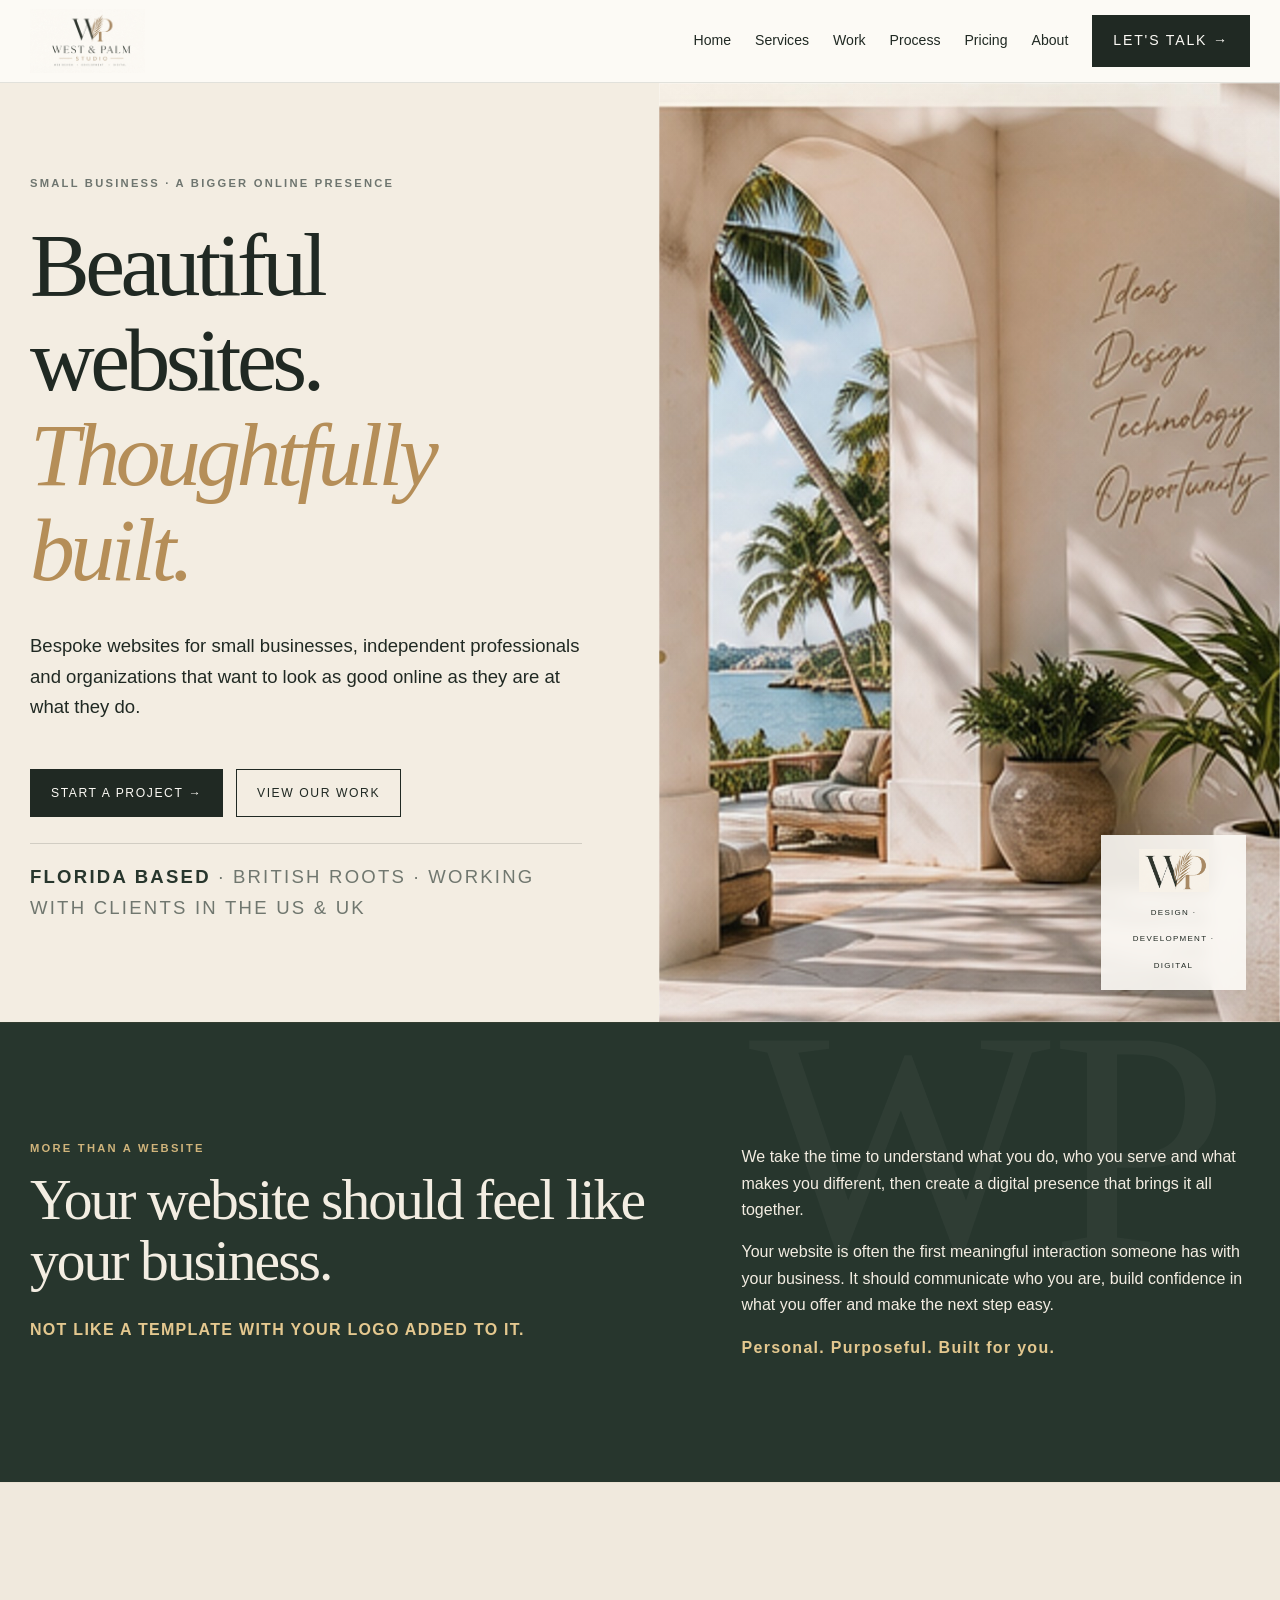
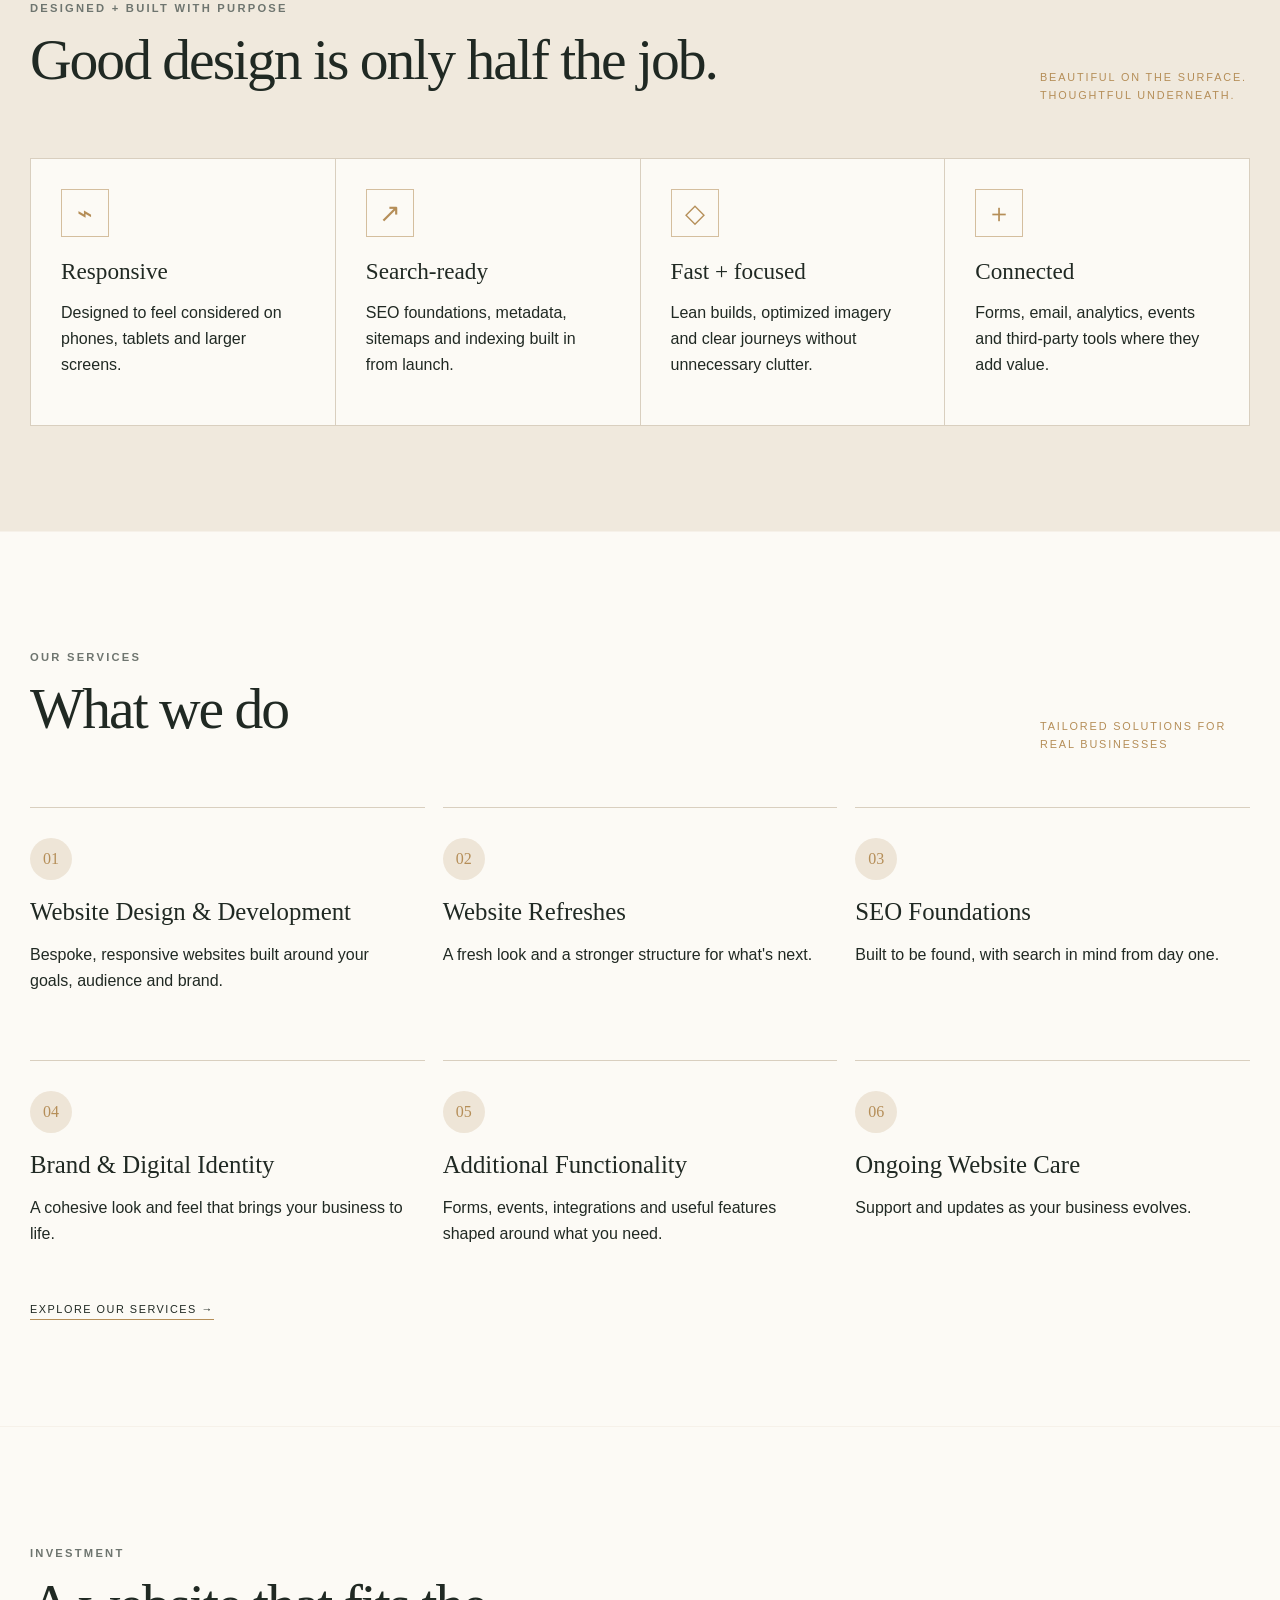
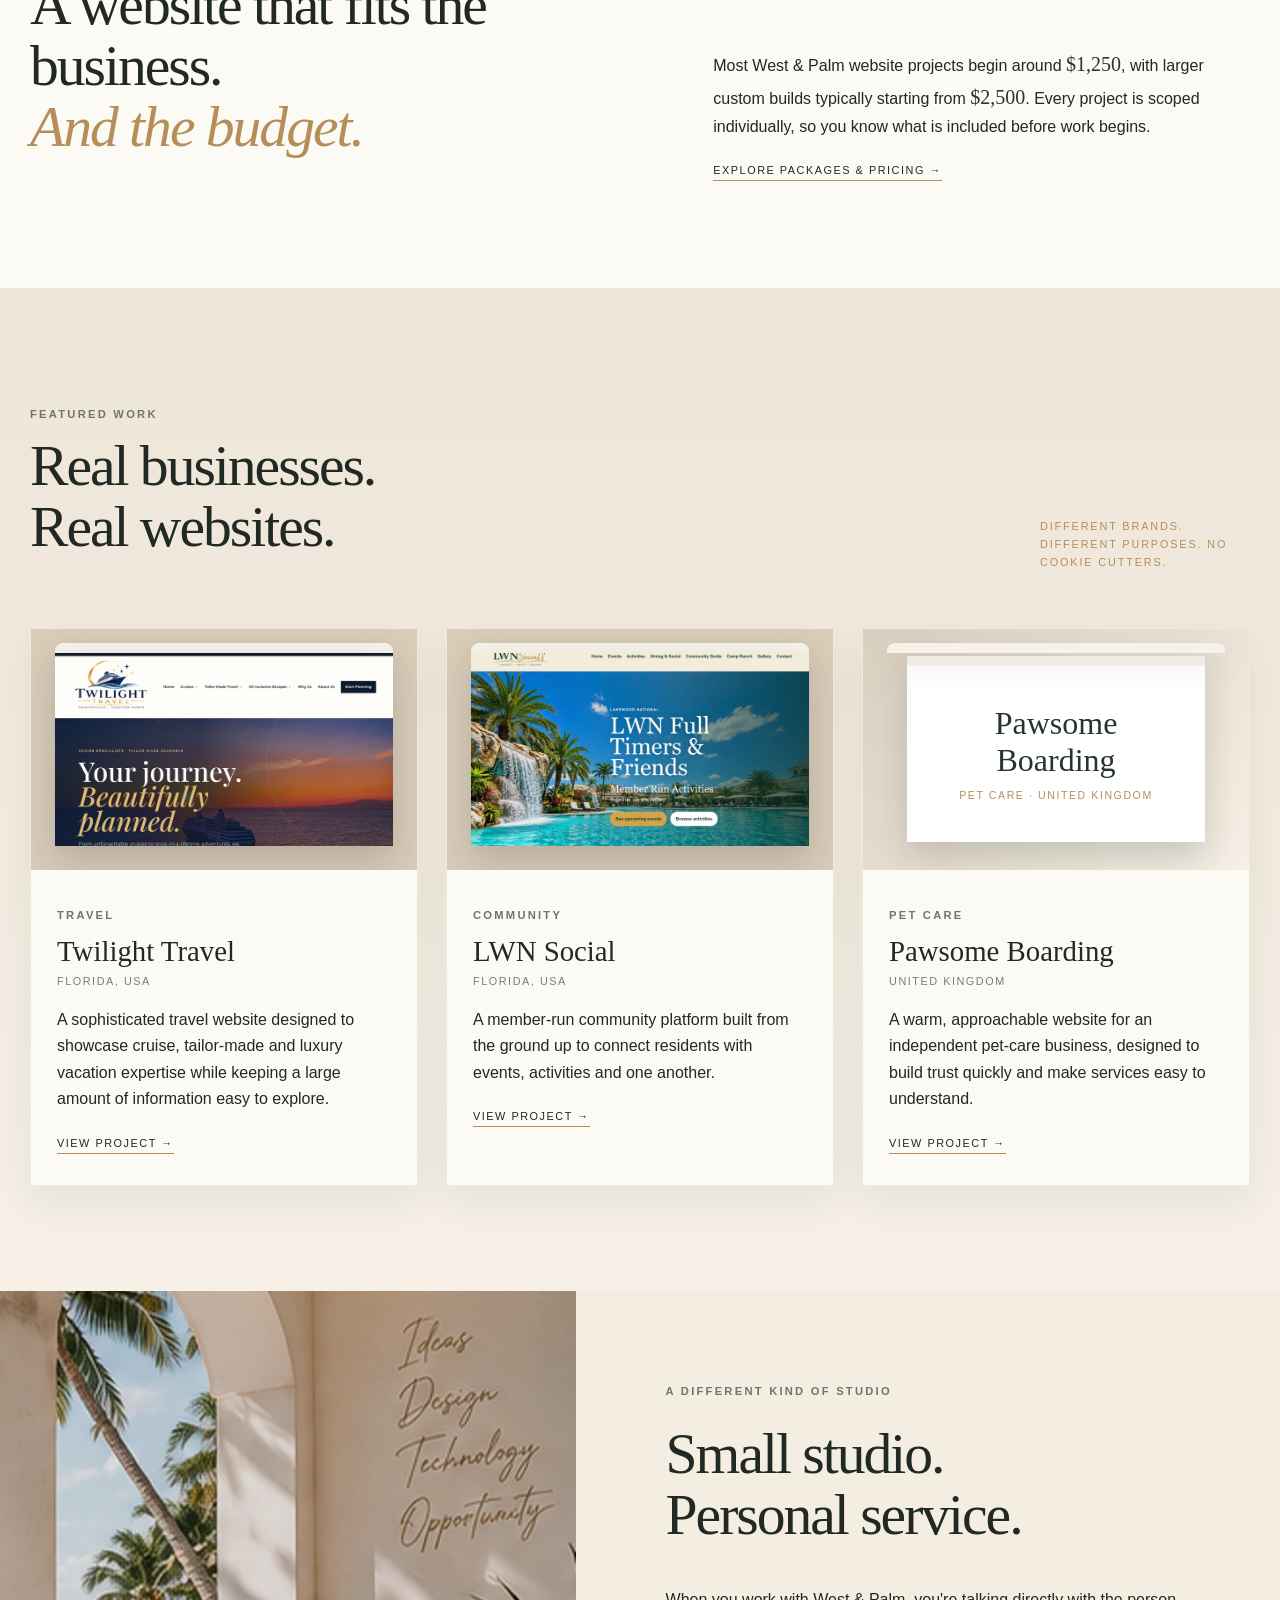
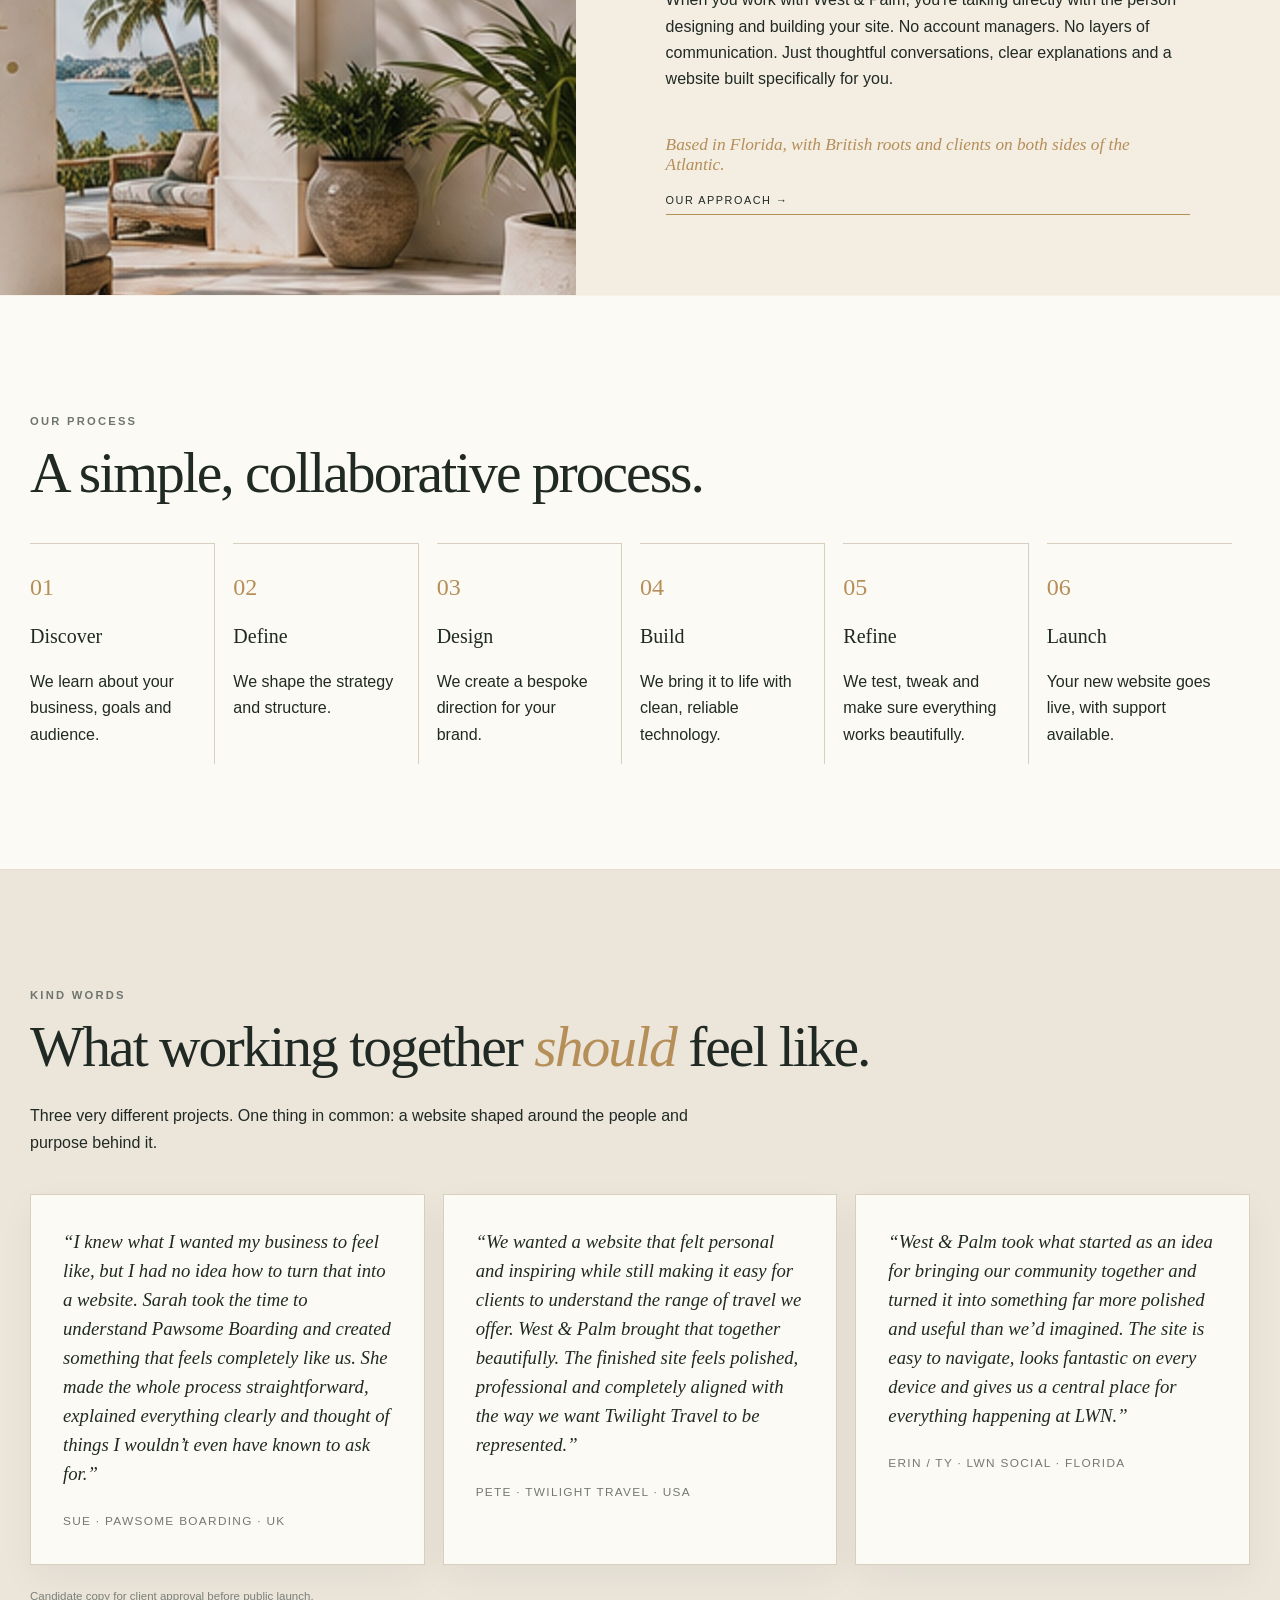
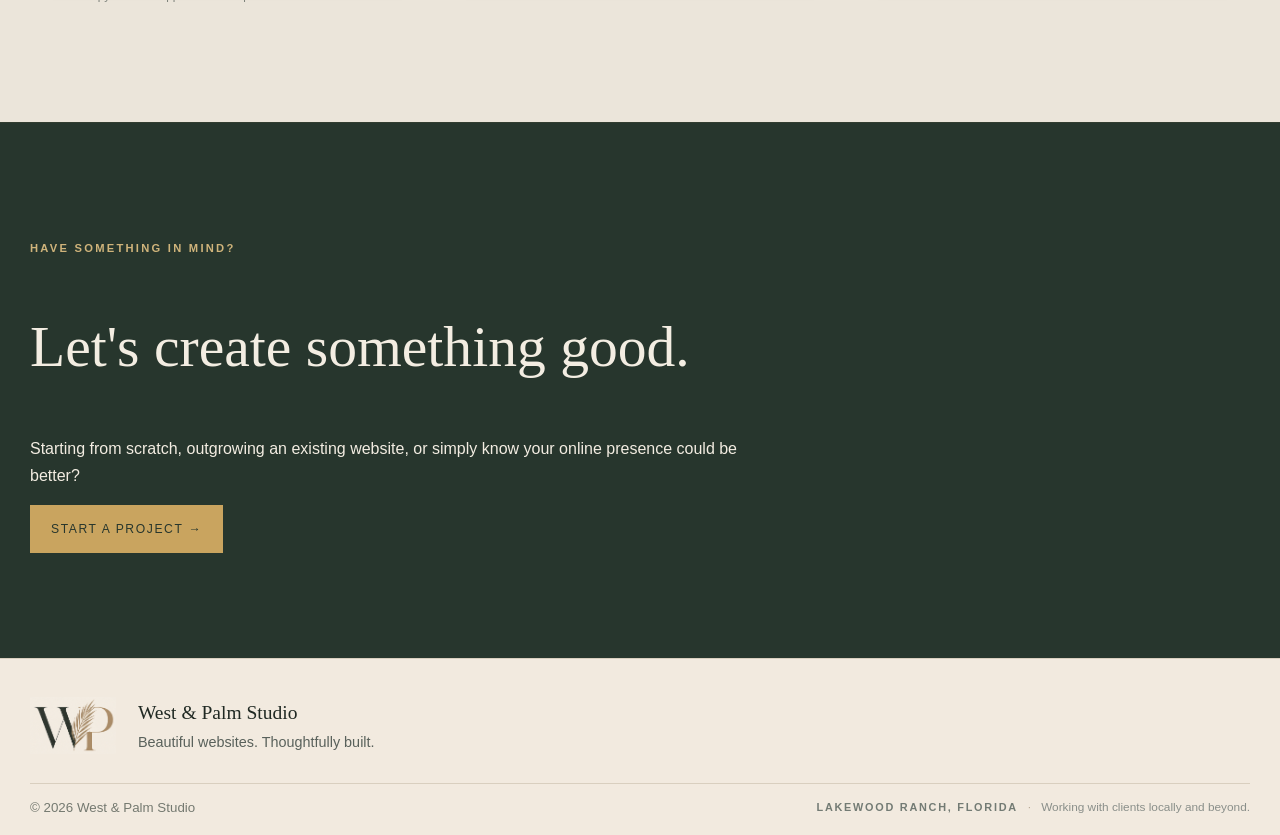
==== commit 9d3dd5df: "Add files via upload" ====
--- a/index.html
+++ b/index.html
@@ -1,5 +1,5 @@
 <!doctype html><html lang="en"><head><meta charset="utf-8"><meta name="viewport" content="width=device-width,initial-scale=1"><title>Beautiful websites. Thoughtfully built. | West &amp; Palm Studio</title><meta name="description" content="West & Palm Studio creates thoughtful, bespoke websites for small businesses, independent professionals and organizations."><link rel="icon" href="assets/wp-transparent.png"><link rel="stylesheet" href="styles.css"></head><body><header class="nav"><div class="wrap"><a class="brand header-logo" href="index.html" aria-label="West &amp; Palm Studio"><img src="assets/west-palm-header-transparent.png" alt="West &amp; Palm Studio"></a><nav class="links"><a href="index.html">Home</a><a href="services.html">Services</a><a href="work.html">Work</a><a href="process.html">Process</a><a href="pricing.html">Pricing</a><a href="about.html">About</a><a class="btn fill" href="contact.html">Let's talk →</a></nav><button class="mobile-menu-toggle" type="button" aria-label="Open navigation" aria-expanded="false" aria-controls="mobile-navigation"><span></span><span></span><span></span></button><nav class="mobile-navigation" id="mobile-navigation" aria-label="Mobile navigation"><a href="index.html">Home</a><a href="services.html">Services</a><a href="work.html">Work</a><a href="process.html">Process</a><a href="pricing.html">Pricing</a><a href="about.html">About</a><a class="mobile-menu-cta" href="contact.html">Let's talk →</a></nav></div></header><main>
-<section class="hero"><div class="hero-grid"><div class="hero-copy"><p class="eyebrow">Small business · A bigger online presence</p><h1>Beautiful websites.<em>Thoughtfully built.</em></h1><p>Distinctive, thoughtfully designed websites for small businesses, independent professionals and organizations that want something better than ordinary.</p><div class="actions"><a class="btn fill" href="contact.html">Start a project →</a><a class="btn" href="work.html">View our work</a></div></div><div class="hero-visual" aria-label="Warm coastal architecture and palms"><div class="hero-stamp"><img src="assets/wp-mark.png" alt=""><span>Design · Development · Digital</span></div></div></div></section>
+<section class="hero"><div class="hero-grid"><div class="hero-copy"><p class="eyebrow">Small business · A bigger online presence</p><h1>Beautiful websites.<em>Thoughtfully built.</em></h1><p>Bespoke websites for small businesses, independent professionals and organizations that want to look as good online as they are at what they do.</p><div class="actions"><a class="btn fill" href="contact.html">Start a project →</a><a class="btn" href="work.html">View our work</a></div><p class="hero-proof"><strong>Florida based</strong> · British roots · Working with clients in the US &amp; UK</p></div><div class="hero-visual" aria-label="Warm coastal architecture and palms"><div class="hero-stamp"><img src="assets/wp-mark.png" alt=""><span>Design · Development · Digital</span></div></div></div></section>
 <section class="section intro-band"><div class="wrap intro reveal"><div><p class="eyebrow">More than a website</p><h2>Your website should feel like your business.</h2><p><strong>NOT LIKE A TEMPLATE WITH YOUR LOGO ADDED TO IT.</strong></p></div><div><p>We take the time to understand what you do, who you serve and what makes you different, then create a digital presence that brings it all together.</p><p>Your website is often the first meaningful interaction someone has with your business. It should communicate who you are, build confidence in what you offer and make the next step easy.</p><p><strong>Personal. Purposeful. Built for you.</strong></p></div></div></section>
 <section class="section capability-strip"><div class="wrap reveal"><div class="services-head"><div><p class="eyebrow">Designed + built with purpose</p><h2>Good design is only half the job.</h2></div><p class="micro">Beautiful on the surface. Thoughtful underneath.</p></div><div class="capability-icon-grid">
 <article><span class="line-icon">⌁</span><h3>Responsive</h3><p>Designed to feel considered on phones, tablets and larger screens.</p></article>
@@ -8,14 +8,12 @@
 <article><span class="line-icon">＋</span><h3>Connected</h3><p>Forms, email, analytics, events and third-party tools where they add value.</p></article>
 </div></div></section>
 <section class="section"><div class="wrap reveal"><div class="services-head"><div><p class="eyebrow">Our services</p><h2>What we do</h2></div><p class="micro">Tailored solutions for real businesses</p></div><div class="cards"><div class="card"><span>01</span><h3>Website Design &amp; Development</h3><p>Bespoke, responsive websites built around your goals, audience and brand.</p></div><div class="card"><span>02</span><h3>Website Refreshes</h3><p>A fresh look and a stronger structure for what's next.</p></div><div class="card"><span>03</span><h3>SEO Foundations</h3><p>Built to be found, with search in mind from day one.</p></div><div class="card"><span>04</span><h3>Brand &amp; Digital Identity</h3><p>A cohesive look and feel that brings your business to life.</p></div><div class="card"><span>05</span><h3>Additional Functionality</h3><p>Forms, events, integrations and useful features shaped around what you need.</p></div><div class="card"><span>06</span><h3>Ongoing Website Care</h3><p>Support and updates as your business evolves.</p></div></div><a class="text-link" href="services.html">Explore our services →</a></div></section>
-<section class="section pricing-teaser"><div class="wrap reveal"><div class="pricing-teaser-grid"><div><p class="eyebrow">Investment</p><h2>A website that fits the business.<br><em>And the budget.</em></h2></div><div><p>Most West &amp; Palm website projects begin around <strong>$1,250</strong>, with larger custom builds typically starting from <strong>$2,500</strong>. Every project is scoped individually, so you know what is included before work begins.</p><a class="text-link" href="pricing.html">Explore packages &amp; pricing →</a></div></div></div></section><section class="section work-section"><div class="wrap reveal"><div class="services-head"><div><p class="eyebrow">Featured work</p><h2>Real businesses.<br>Real websites.</h2></div><p class="micro">Different brands. Different purposes. No cookie cutters.</p></div><div class="work"><article class="project"><div class="project-shot"><img src="assets/twilight-travel.jpg" alt="Twilight Travel website homepage"></div><div class="project-copy"><p class="eyebrow">Travel</p><h3>Twilight Travel</h3><p>A sophisticated travel website designed to showcase cruise, tailor-made and luxury vacation expertise while keeping a large amount of information easy to explore.</p><a class="text-link" href="work.html#twilight-travel">View project →</a></div></article><article class="project"><div class="project-shot"><img src="assets/lwn-social.jpg" alt="LWN Social website homepage"></div><div class="project-copy"><p class="eyebrow">Community</p><h3>LWN Social</h3><p>A member-run community platform built from the ground up to connect residents with events, activities and one another.</p><a class="text-link" href="work.html#lwn-social">View project →</a></div></article></div></div></section>
-<section class="studio reveal"><div class="studio-image" role="img" aria-label="West and Palm Studio visual identity"></div><div class="studio-copy"><p class="eyebrow">A different kind of studio</p><h2>Small studio.<br>Personal service.</h2><p>When you work with West &amp; Palm, you're talking directly with the person designing and building your site. No account managers. No templates. Just thoughtful conversations, clear communication and a website built specifically for you.</p><a class="text-link" href="about.html">Our approach →</a></div></section>
+<section class="section pricing-teaser"><div class="wrap reveal"><div class="pricing-teaser-grid"><div><p class="eyebrow">Investment</p><h2>A website that fits the business.<br><em>And the budget.</em></h2></div><div><p>Most West &amp; Palm website projects begin around <strong>$1,250</strong>, with larger custom builds typically starting from <strong>$2,500</strong>. Every project is scoped individually, so you know what is included before work begins.</p><a class="text-link" href="pricing.html">Explore packages &amp; pricing →</a></div></div></div></section><section class="section work-section"><div class="wrap reveal"><div class="services-head"><div><p class="eyebrow">Featured work</p><h2>Real businesses.<br>Real websites.</h2></div><p class="micro">Different brands. Different purposes. No cookie cutters.</p></div><div class="work work-three"><article class="project"><div class="project-shot"><img src="assets/twilight-travel.jpg" alt="Twilight Travel website homepage"></div><div class="project-copy"><p class="eyebrow">Travel</p><h3>Twilight Travel</h3><p class="project-location">Florida, USA</p><p>A sophisticated travel website designed to showcase cruise, tailor-made and luxury vacation expertise while keeping a large amount of information easy to explore.</p><a class="text-link" href="work.html#twilight-travel">View project →</a></div></article><article class="project"><div class="project-shot"><img src="assets/lwn-social.jpg" alt="LWN Social website homepage"></div><div class="project-copy"><p class="eyebrow">Community</p><h3>LWN Social</h3><p class="project-location">Florida, USA</p><p>A member-run community platform built from the ground up to connect residents with events, activities and one another.</p><a class="text-link" href="work.html#lwn-social">View project →</a></div></article><article class="project"><div class="project-shot project-placeholder"><div class="project-placeholder-card"><strong>Pawsome Boarding</strong><span>Pet care · United Kingdom</span></div></div><div class="project-copy"><p class="eyebrow">Pet care</p><h3>Pawsome Boarding</h3><p class="project-location">United Kingdom</p><p>A warm, approachable website for an independent pet-care business, designed to build trust quickly and make services easy to understand.</p><a class="text-link" href="work.html">View project →</a></div></article></div></div></section>
+<section class="studio reveal"><div class="studio-image" role="img" aria-label="West and Palm Studio visual identity"></div><div class="studio-copy"><p class="eyebrow">A different kind of studio</p><h2>Small studio.<br>Personal service.</h2><p>When you work with West &amp; Palm, you're talking directly with the person designing and building your site. No account managers. No layers of communication. Just thoughtful conversations, clear explanations and a website built specifically for you.</p><p class="international-line">Based in Florida, with British roots and clients on both sides of the Atlantic.</p><a class="text-link" href="about.html">Our approach →</a></div></section>
 <section class="section process-preview"><div class="wrap reveal"><p class="eyebrow">Our process</p><h2>A simple, collaborative process.</h2><div class="process"><div class="step" data-num="01"><b>Discover</b><p>We learn about your business, goals and audience.</p></div><div class="step" data-num="02"><b>Define</b><p>We shape the strategy and structure.</p></div><div class="step" data-num="03"><b>Design</b><p>We create a bespoke direction for your brand.</p></div><div class="step" data-num="04"><b>Build</b><p>We bring it to life with clean, reliable technology.</p></div><div class="step" data-num="05"><b>Refine</b><p>We test, tweak and make sure everything works beautifully.</p></div><div class="step" data-num="06"><b>Launch</b><p>Your new website goes live, with support available.</p></div></div></div></section>
-<section class="section testimonial-section"><div class="wrap testimonial-heading reveal"><p class="eyebrow">Kind words</p><h2>What working together <em>should</em> feel like.</h2><p class="demo-note">Design preview · sample testimonials only. These will be replaced with verified client feedback before launch.</p></div><div class="testimonial-marquee" aria-label="Sample testimonial design preview"><div class="testimonial-track">
-<blockquote><p>“The whole process felt clear and personal. We ended up with a site that finally feels like us.”</p><footer>Sample client · Small business</footer></blockquote>
-<blockquote><p>“Technical decisions were explained in plain English, and every detail felt considered rather than copied from a template.”</p><footer>Sample client · Professional services</footer></blockquote>
-<blockquote><p>“Fast, collaborative and surprisingly painless. The finished site gave us a much more polished online presence.”</p><footer>Sample client · Independent business</footer></blockquote>
-<blockquote><p>“The whole process felt clear and personal. We ended up with a site that finally feels like us.”</p><footer>Sample client · Small business</footer></blockquote>
-<blockquote><p>“Technical decisions were explained in plain English, and every detail felt considered rather than copied from a template.”</p><footer>Sample client · Professional services</footer></blockquote>
-</div></div></section>
+<section class="section testimonial-section"><div class="wrap testimonial-heading reveal"><p class="eyebrow">Kind words</p><h2>What working together <em>should</em> feel like.</h2><p>Three very different projects. One thing in common: a website shaped around the people and purpose behind it.</p><div class="client-voices">
+<blockquote class="client-voice"><p>“I knew what I wanted my business to feel like, but I had no idea how to turn that into a website. Sarah took the time to understand Pawsome Boarding and created something that feels completely like us. She made the whole process straightforward, explained everything clearly and thought of things I wouldn’t even have known to ask for.”</p><footer>Sue · Pawsome Boarding · UK</footer></blockquote>
+<blockquote class="client-voice"><p>“We wanted a website that felt personal and inspiring while still making it easy for clients to understand the range of travel we offer. West &amp; Palm brought that together beautifully. The finished site feels polished, professional and completely aligned with the way we want Twilight Travel to be represented.”</p><footer>Pete · Twilight Travel · USA</footer></blockquote>
+<blockquote class="client-voice"><p>“West &amp; Palm took what started as an idea for bringing our community together and turned it into something far more polished and useful than we’d imagined. The site is easy to navigate, looks fantastic on every device and gives us a central place for everything happening at LWN.”</p><footer>Erin / Ty · LWN Social · Florida</footer></blockquote>
+</div><p class="testimonial-note">Candidate copy for client approval before public launch.</p></div></section>
 <section class="section dark"><div class="wrap reveal"><p class="eyebrow">Have something in mind?</p><p class="quote">Let's create something good.</p><p>Starting from scratch, outgrowing an existing website, or simply know your online presence could be better?</p><a class="btn" href="contact.html">Start a project →</a></div></section></main><footer class="footer"><div class="wrap footer-main"><div class="footer-brand"><div class="footer-brand-lockup"><a class="footer-mark" href="index.html" aria-label="West &amp; Palm Studio"><img src="assets/wp-transparent.png" alt=""></a><div><p class="footer-studio-name">West &amp; Palm Studio</p><p class="footer-tagline">Beautiful websites. Thoughtfully built.</p></div></div></div></div><div class="wrap footer-bottom"><small>© <span data-year></span> West &amp; Palm Studio</small><small class="footer-location-line"><span class="footer-location-place">Lakewood Ranch, Florida</span><span class="footer-location-copy">Working with clients locally and beyond.</span></small></div></footer><script src="script.js"></script></body></html>
--- a/styles.css
+++ b/styles.css
@@ -398,3 +398,39 @@
   .footer-location-place,.footer-location-copy{white-space:normal}
   .footer-location-copy:before{display:none}
 }
+
+
+/* V1.9.7: About brand signature logo containment */
+.about-brand-signature-grid{min-width:0}
+.about-brand-signature-grid>div{min-width:0}
+.about-brand-logo{min-width:0;overflow:visible!important;padding:32px 34px!important}
+.about-brand-logo img{display:block!important;width:auto!important;max-width:min(100%,460px)!important;height:auto!important;max-height:190px!important;object-fit:contain!important;object-position:center!important}
+@media(max-width:900px){
+  .about-brand-logo{justify-content:flex-start!important;padding:22px 0!important}
+  .about-brand-logo img{max-width:min(88vw,430px)!important;max-height:none!important}
+}
+@media(max-width:620px){
+  .about-brand-logo img{max-width:100%!important}
+}
+
+/* V1.9.8: About brand signature — use complete lockup and restore visual presence */
+.about-brand-signature{padding:72px 0!important}
+.about-brand-signature-grid{grid-template-columns:.92fr 1.08fr!important;gap:64px!important}
+.about-brand-logo{overflow:visible!important;padding:18px 0!important;justify-content:center!important}
+.about-brand-logo img{width:min(100%,560px)!important;max-width:560px!important;max-height:none!important;height:auto!important;object-fit:contain!important}
+@media(max-width:900px){
+  .about-brand-signature{padding:62px 0!important}
+  .about-brand-signature-grid{grid-template-columns:1fr!important;gap:28px!important}
+  .about-brand-logo{justify-content:flex-start!important;padding:10px 0 0!important}
+  .about-brand-logo img{width:min(100%,520px)!important;max-width:520px!important}
+}
+@media(max-width:620px){
+  .about-brand-signature{padding:52px 0!important}
+  .about-brand-logo img{width:100%!important;max-width:100%!important}
+}
+
+/* Homepage V2: stronger positioning, three-project proof and client voices */
+.hero-proof{margin-top:26px;padding-top:18px;border-top:1px solid rgba(32,41,35,.16);font-size:.72rem;letter-spacing:.12em;text-transform:uppercase;color:#70776f;max-width:610px}.hero-proof strong{font-weight:600;color:var(--forest)}
+.project-location{margin:-2px 0 14px;font-size:.68rem;letter-spacing:.14em;text-transform:uppercase;color:#7a7f78}.work.work-three{grid-template-columns:repeat(3,1fr)}.work-three .project-copy{padding:25px 26px 30px}.work-three .project-copy h3{font-size:1.8rem}.project-shot.project-placeholder{display:grid;place-items:center;background:linear-gradient(135deg,#d9cfbf,#f5efe5);padding:24px}.project-placeholder-card{width:88%;aspect-ratio:16/10;background:#fff;box-shadow:0 15px 32px rgba(32,41,35,.18);display:flex;flex-direction:column;align-items:center;justify-content:center;text-align:center;padding:24px;border-top:10px solid #f6f2ea}.project-placeholder-card strong{font:400 2rem Georgia,serif;color:var(--forest)}.project-placeholder-card span{margin-top:8px;font-size:.66rem;letter-spacing:.15em;text-transform:uppercase;color:var(--sand)}
+.client-voices{display:grid;grid-template-columns:repeat(3,1fr);gap:18px;margin-top:38px}.client-voice{margin:0;padding:32px;background:var(--paper);border:1px solid var(--line);box-shadow:0 12px 32px rgba(32,41,35,.05)}.client-voice p{font:italic 400 1.17rem/1.55 Georgia,serif;margin:0 0 24px}.client-voice footer{font-size:.74rem;letter-spacing:.11em;text-transform:uppercase;color:#747970}.testimonial-note{font-size:.72rem;color:#7b8079;margin-top:22px}.international-line{margin-top:26px;font:italic 400 1.08rem Georgia,serif;color:var(--sand)}
+@media(max-width:900px){.work.work-three,.client-voices{grid-template-columns:1fr}.work-three .project{display:grid;grid-template-columns:.9fr 1.1fr}.work-three .project-shot{aspect-ratio:auto;min-height:300px}}@media(max-width:620px){.work-three .project{display:block}.work-three .project-shot{aspect-ratio:16/10;min-height:0}.client-voice{padding:26px}}
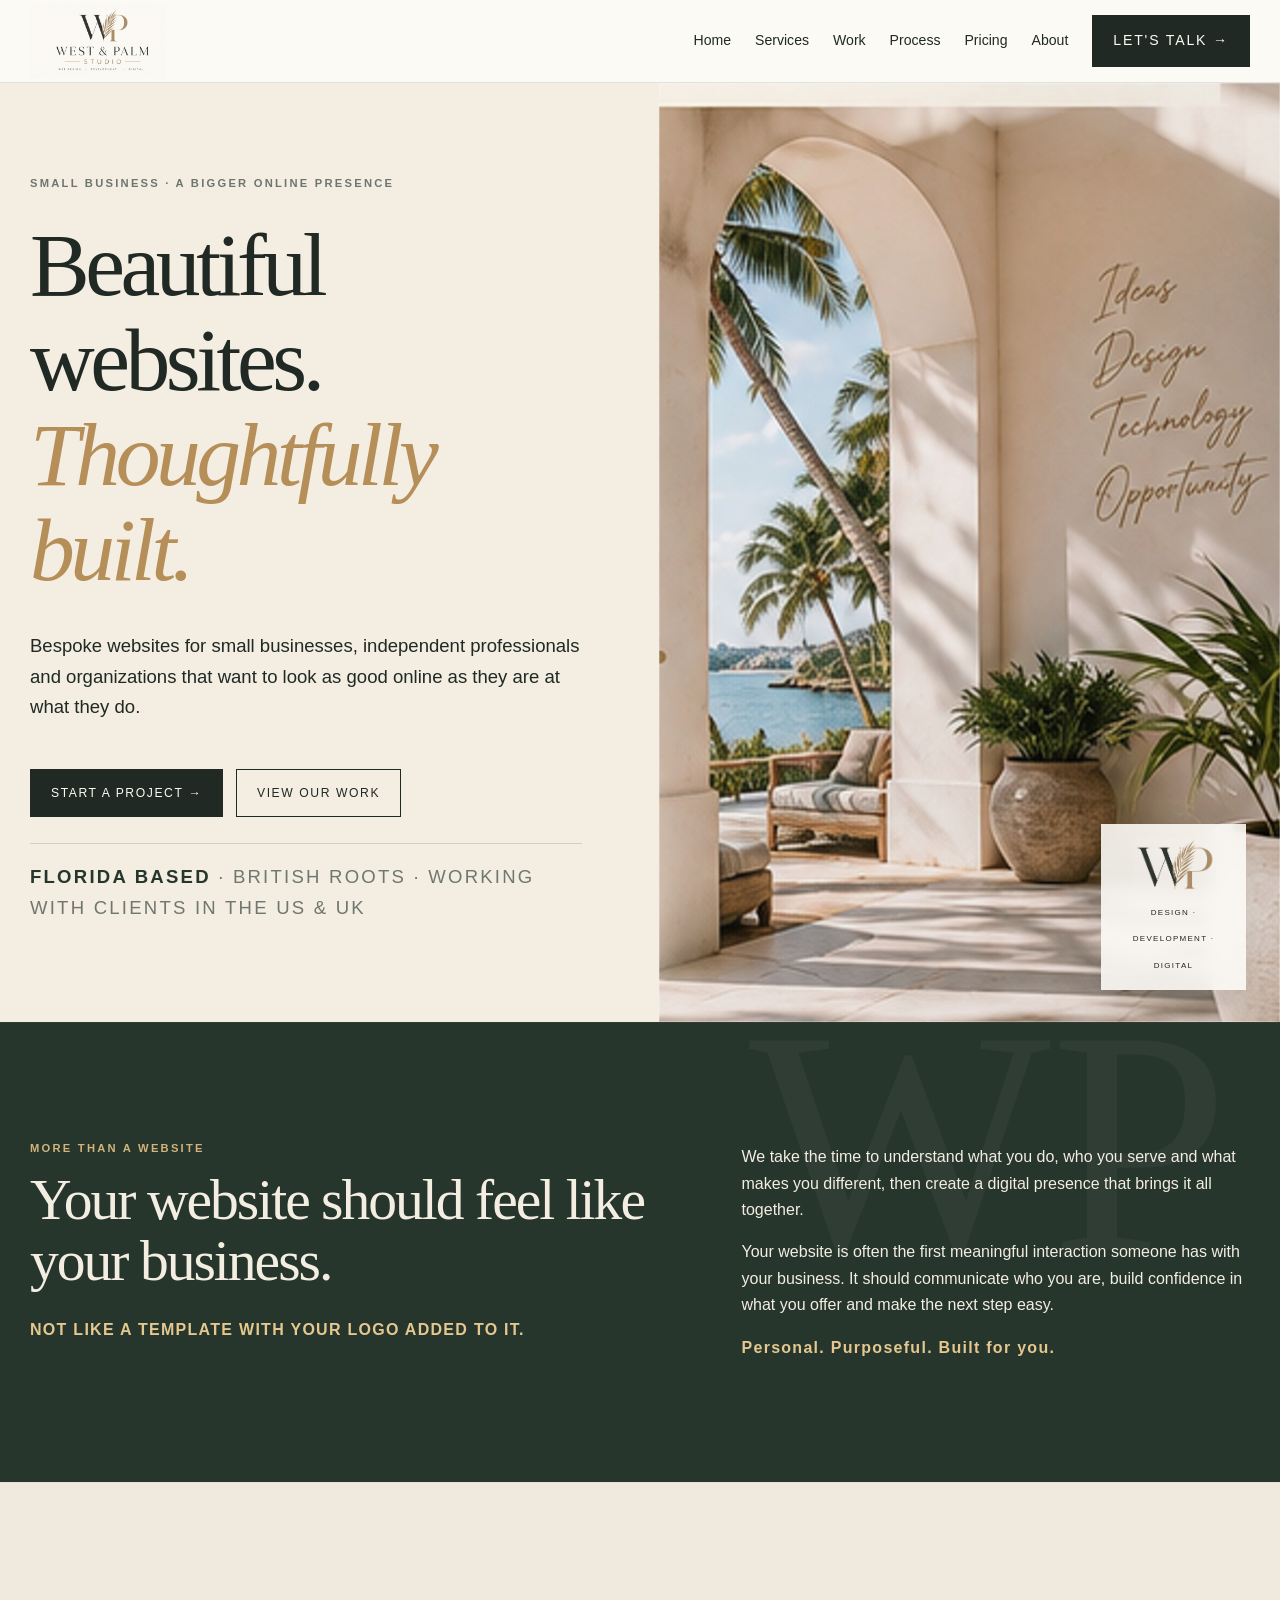
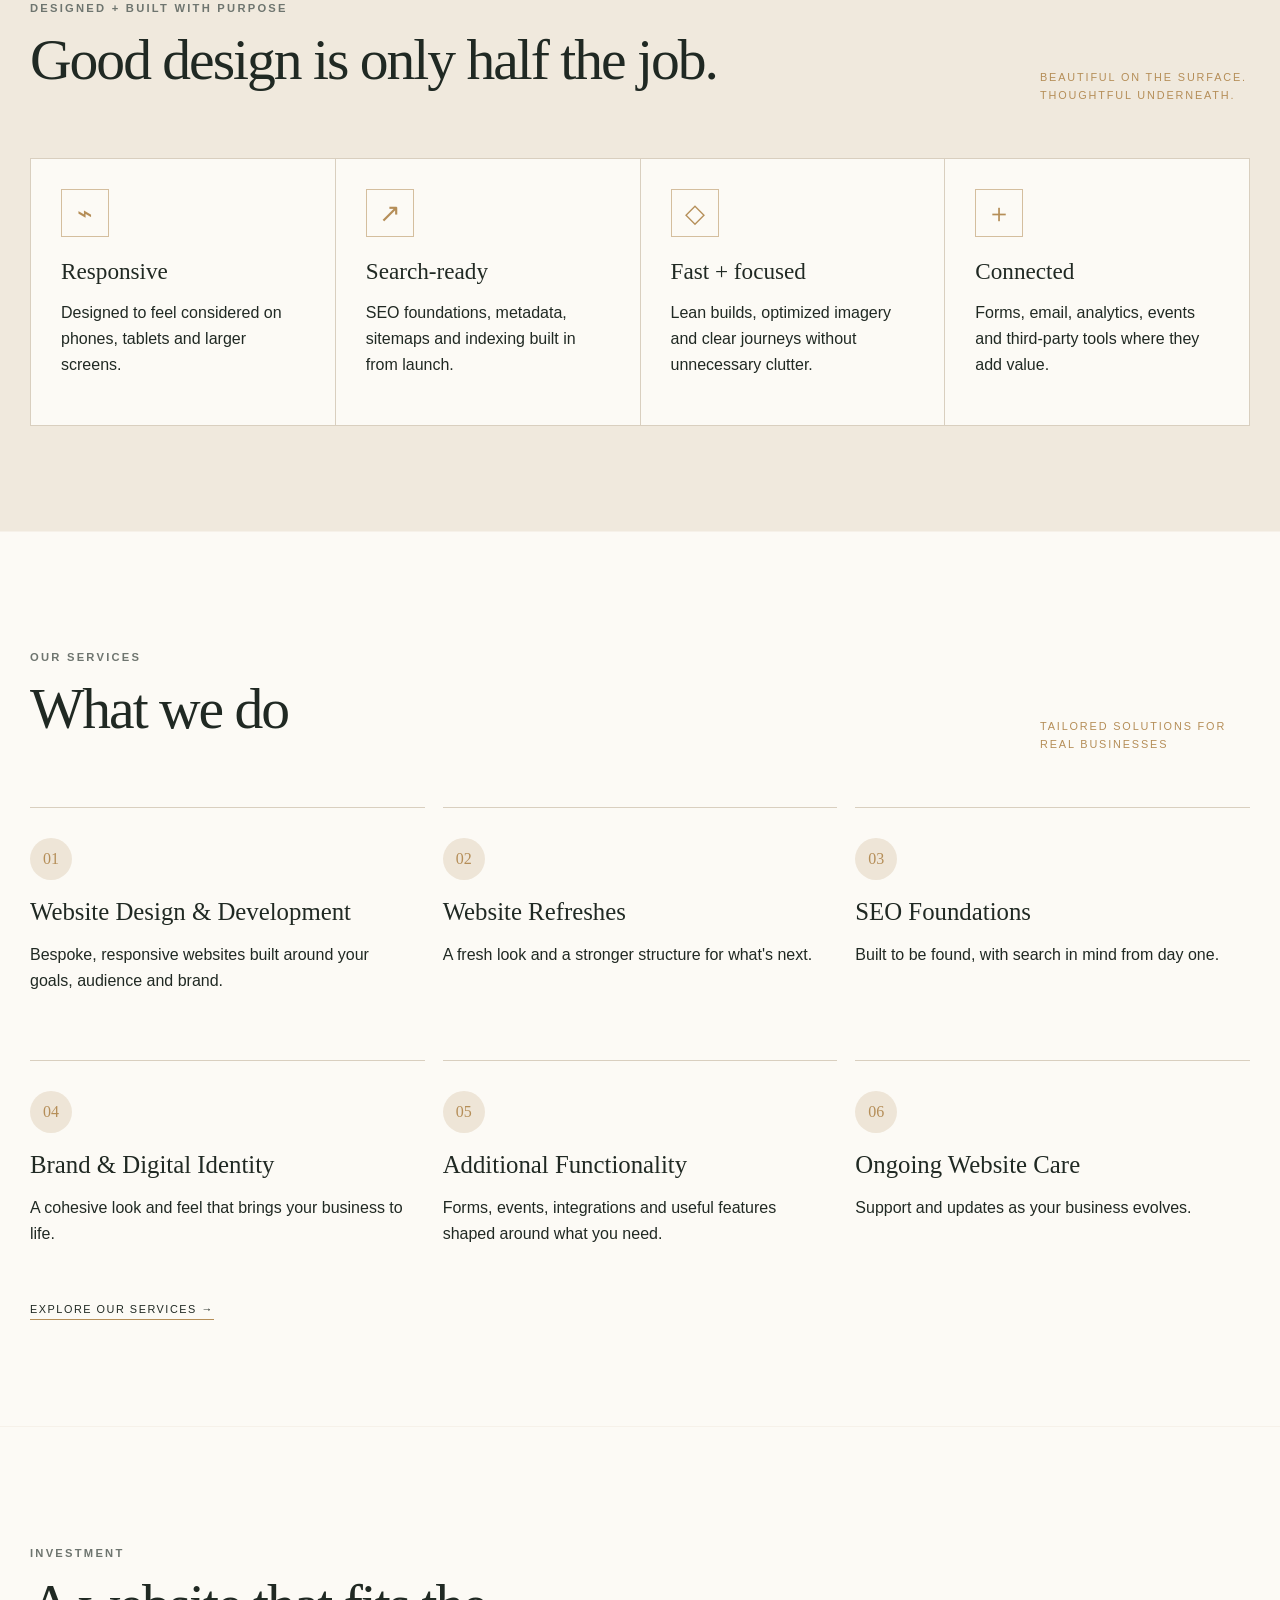
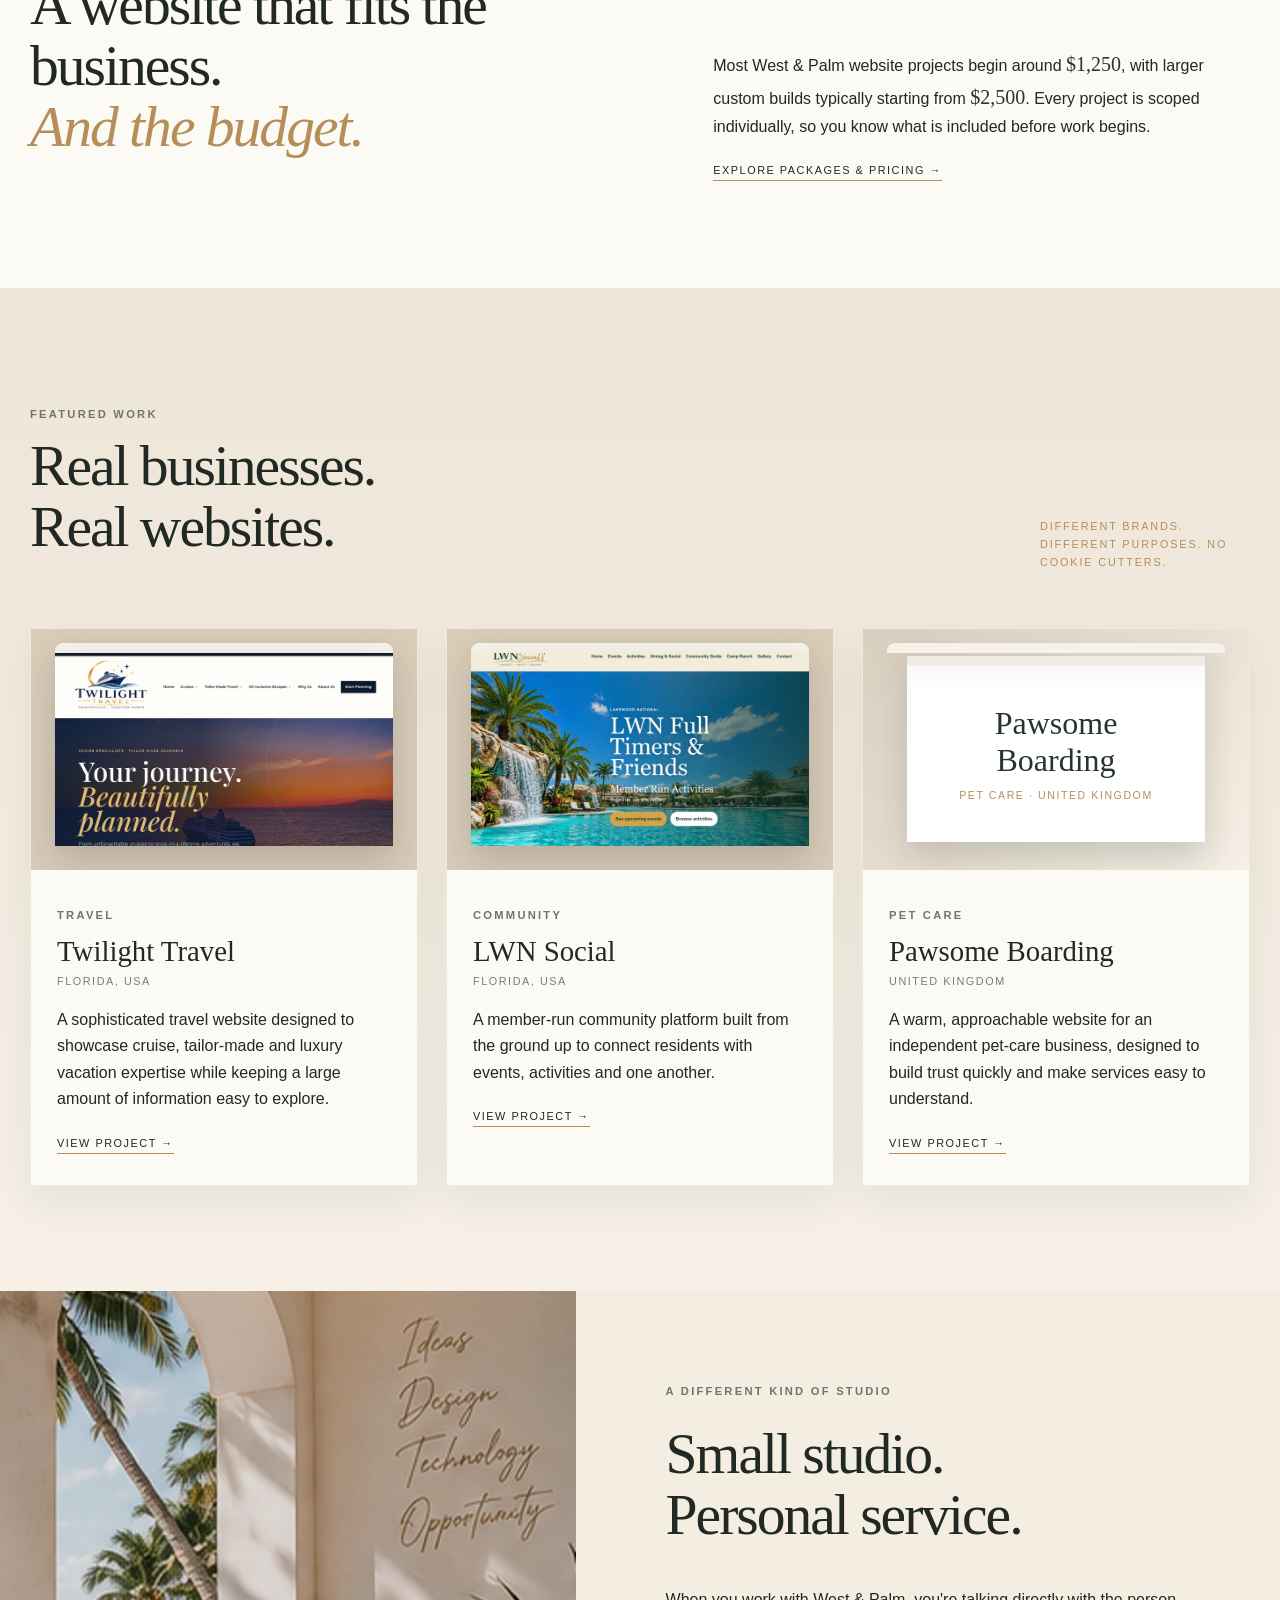
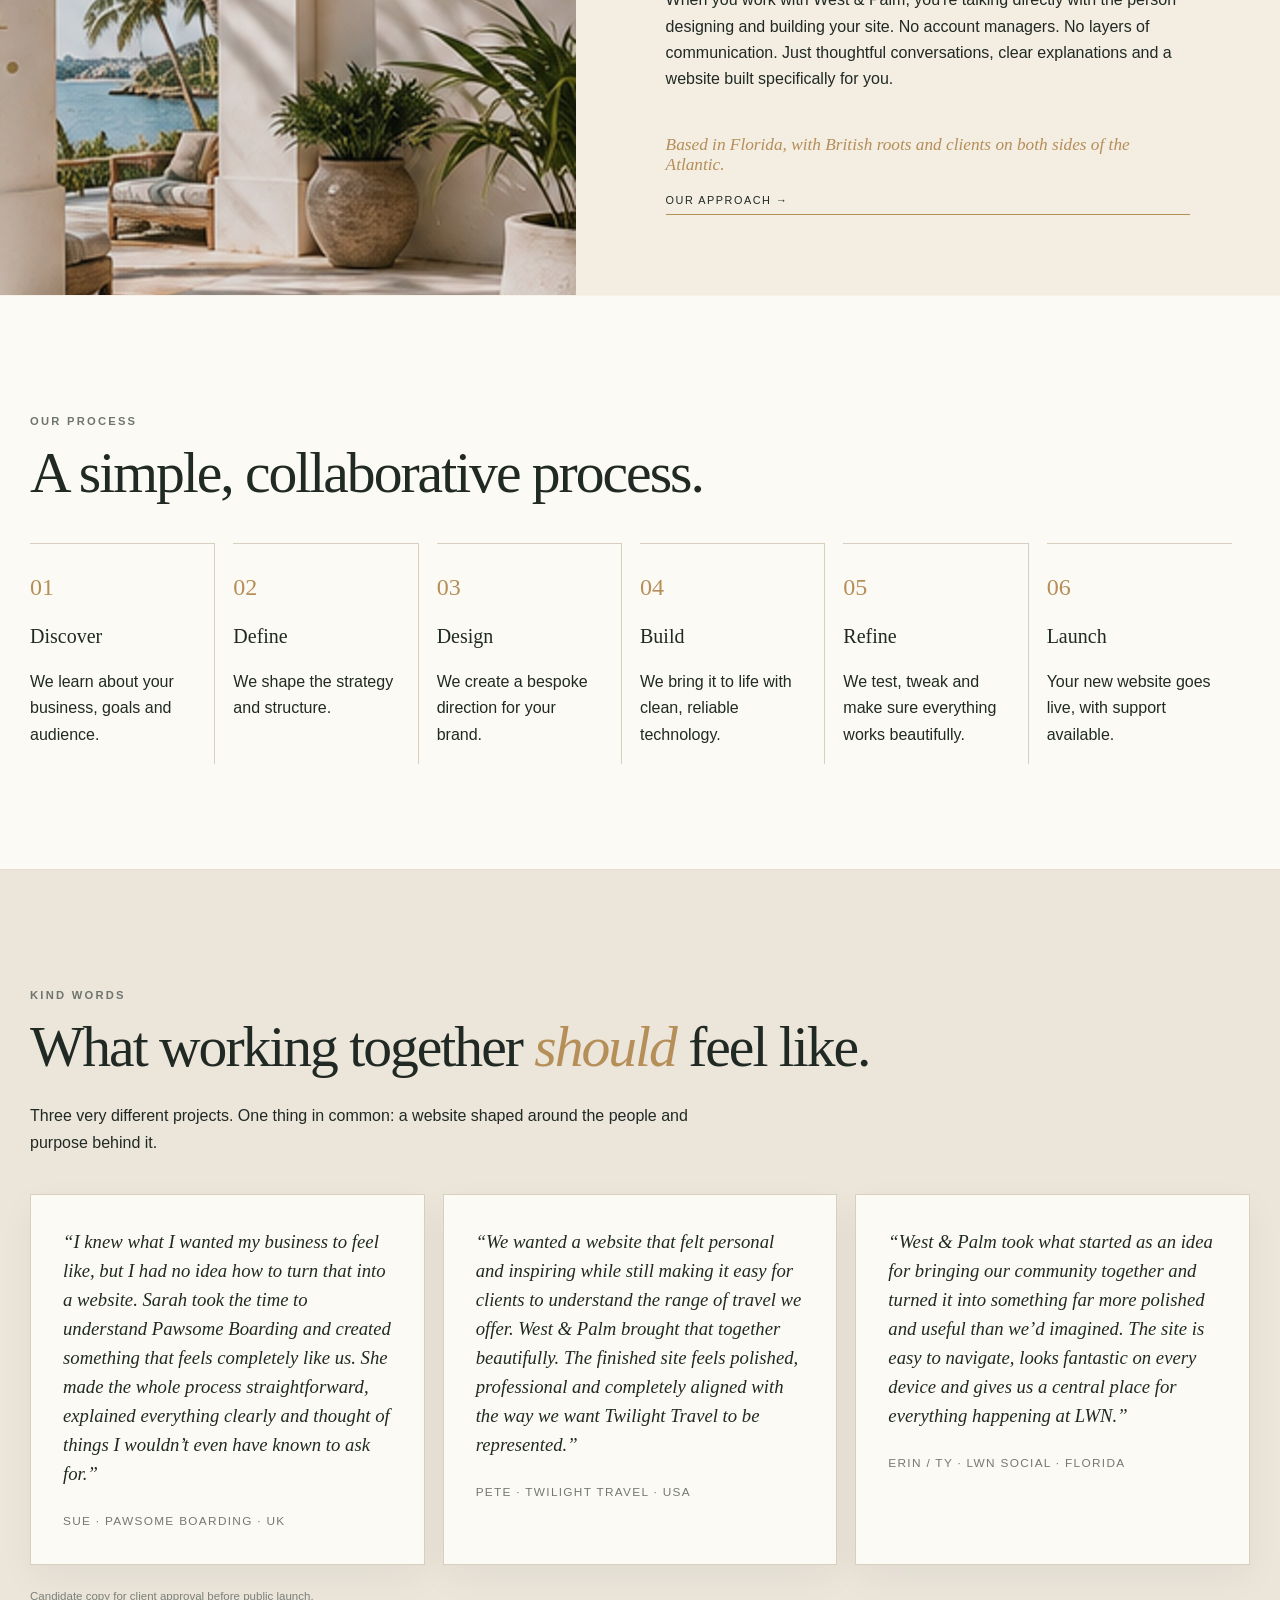
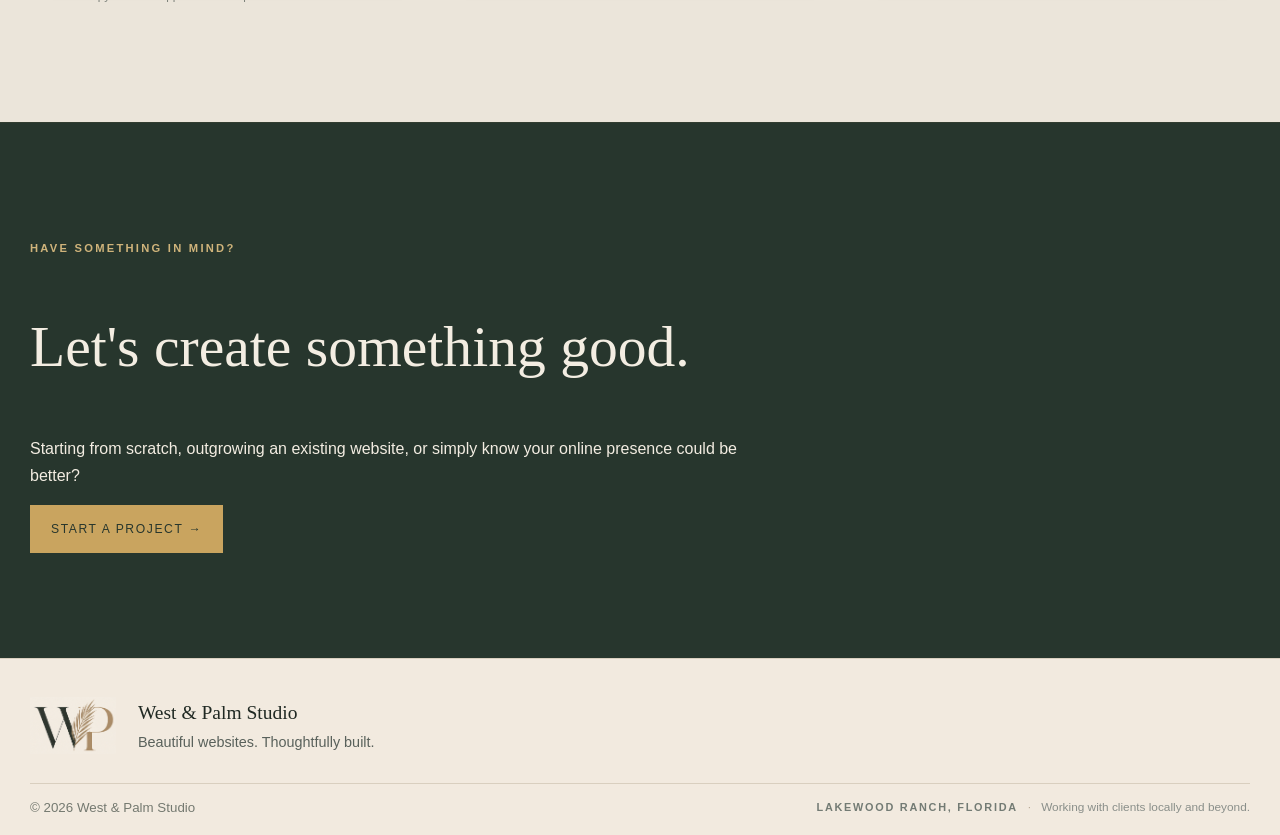
==== commit b94dcad2: "Add files via upload" ====
--- a/index.html
+++ b/index.html
@@ -1,5 +1,5 @@
 <!doctype html><html lang="en"><head><meta charset="utf-8"><meta name="viewport" content="width=device-width,initial-scale=1"><title>Beautiful websites. Thoughtfully built. | West &amp; Palm Studio</title><meta name="description" content="West & Palm Studio creates thoughtful, bespoke websites for small businesses, independent professionals and organizations."><link rel="icon" href="assets/wp-transparent.png"><link rel="stylesheet" href="styles.css"></head><body><header class="nav"><div class="wrap"><a class="brand header-logo" href="index.html" aria-label="West &amp; Palm Studio"><img src="assets/west-palm-header-transparent.png" alt="West &amp; Palm Studio"></a><nav class="links"><a href="index.html">Home</a><a href="services.html">Services</a><a href="work.html">Work</a><a href="process.html">Process</a><a href="pricing.html">Pricing</a><a href="about.html">About</a><a class="btn fill" href="contact.html">Let's talk →</a></nav><button class="mobile-menu-toggle" type="button" aria-label="Open navigation" aria-expanded="false" aria-controls="mobile-navigation"><span></span><span></span><span></span></button><nav class="mobile-navigation" id="mobile-navigation" aria-label="Mobile navigation"><a href="index.html">Home</a><a href="services.html">Services</a><a href="work.html">Work</a><a href="process.html">Process</a><a href="pricing.html">Pricing</a><a href="about.html">About</a><a class="mobile-menu-cta" href="contact.html">Let's talk →</a></nav></div></header><main>
-<section class="hero"><div class="hero-grid"><div class="hero-copy"><p class="eyebrow">Small business · A bigger online presence</p><h1>Beautiful websites.<em>Thoughtfully built.</em></h1><p>Bespoke websites for small businesses, independent professionals and organizations that want to look as good online as they are at what they do.</p><div class="actions"><a class="btn fill" href="contact.html">Start a project →</a><a class="btn" href="work.html">View our work</a></div><p class="hero-proof"><strong>Florida based</strong> · British roots · Working with clients in the US &amp; UK</p></div><div class="hero-visual" aria-label="Warm coastal architecture and palms"><div class="hero-stamp"><img src="assets/wp-mark.png" alt=""><span>Design · Development · Digital</span></div></div></div></section>
+<section class="hero"><div class="hero-grid"><div class="hero-copy"><p class="eyebrow">Small business · A bigger online presence</p><h1>Beautiful websites.<em>Thoughtfully built.</em></h1><p>Bespoke websites for small businesses, independent professionals and organizations that want to look as good online as they are at what they do.</p><div class="actions"><a class="btn fill" href="contact.html">Start a project →</a><a class="btn" href="work.html">View our work</a></div><p class="hero-proof"><strong>Florida based</strong> · British roots · Working with clients in the US &amp; UK</p></div><div class="hero-visual" aria-label="Warm coastal architecture and palms"><div class="hero-stamp"><img src="assets/wp-transparent.png" alt=""><span>Design · Development · Digital</span></div></div></div></section>
 <section class="section intro-band"><div class="wrap intro reveal"><div><p class="eyebrow">More than a website</p><h2>Your website should feel like your business.</h2><p><strong>NOT LIKE A TEMPLATE WITH YOUR LOGO ADDED TO IT.</strong></p></div><div><p>We take the time to understand what you do, who you serve and what makes you different, then create a digital presence that brings it all together.</p><p>Your website is often the first meaningful interaction someone has with your business. It should communicate who you are, build confidence in what you offer and make the next step easy.</p><p><strong>Personal. Purposeful. Built for you.</strong></p></div></div></section>
 <section class="section capability-strip"><div class="wrap reveal"><div class="services-head"><div><p class="eyebrow">Designed + built with purpose</p><h2>Good design is only half the job.</h2></div><p class="micro">Beautiful on the surface. Thoughtful underneath.</p></div><div class="capability-icon-grid">
 <article><span class="line-icon">⌁</span><h3>Responsive</h3><p>Designed to feel considered on phones, tablets and larger screens.</p></article>
--- a/styles.css
+++ b/styles.css
@@ -434,3 +434,10 @@
 .project-location{margin:-2px 0 14px;font-size:.68rem;letter-spacing:.14em;text-transform:uppercase;color:#7a7f78}.work.work-three{grid-template-columns:repeat(3,1fr)}.work-three .project-copy{padding:25px 26px 30px}.work-three .project-copy h3{font-size:1.8rem}.project-shot.project-placeholder{display:grid;place-items:center;background:linear-gradient(135deg,#d9cfbf,#f5efe5);padding:24px}.project-placeholder-card{width:88%;aspect-ratio:16/10;background:#fff;box-shadow:0 15px 32px rgba(32,41,35,.18);display:flex;flex-direction:column;align-items:center;justify-content:center;text-align:center;padding:24px;border-top:10px solid #f6f2ea}.project-placeholder-card strong{font:400 2rem Georgia,serif;color:var(--forest)}.project-placeholder-card span{margin-top:8px;font-size:.66rem;letter-spacing:.15em;text-transform:uppercase;color:var(--sand)}
 .client-voices{display:grid;grid-template-columns:repeat(3,1fr);gap:18px;margin-top:38px}.client-voice{margin:0;padding:32px;background:var(--paper);border:1px solid var(--line);box-shadow:0 12px 32px rgba(32,41,35,.05)}.client-voice p{font:italic 400 1.17rem/1.55 Georgia,serif;margin:0 0 24px}.client-voice footer{font-size:.74rem;letter-spacing:.11em;text-transform:uppercase;color:#747970}.testimonial-note{font-size:.72rem;color:#7b8079;margin-top:22px}.international-line{margin-top:26px;font:italic 400 1.08rem Georgia,serif;color:var(--sand)}
 @media(max-width:900px){.work.work-three,.client-voices{grid-template-columns:1fr}.work-three .project{display:grid;grid-template-columns:.9fr 1.1fr}.work-three .project-shot{aspect-ratio:auto;min-height:300px}}@media(max-width:620px){.work-three .project{display:block}.work-three .project-shot{aspect-ratio:16/10;min-height:0}.client-voice{padding:26px}}
+
+/* Candidate V2.1: logo refinements */
+.header-logo{width:225px;height:76px}
+.hero-stamp img{width:82px;mix-blend-mode:normal}
+@media(max-width:1100px) and (min-width:901px){.header-logo{width:175px;height:64px}}
+@media(max-width:900px){.header-logo{width:195px;height:68px}}
+@media(max-width:620px){.header-logo{width:165px;height:58px}}
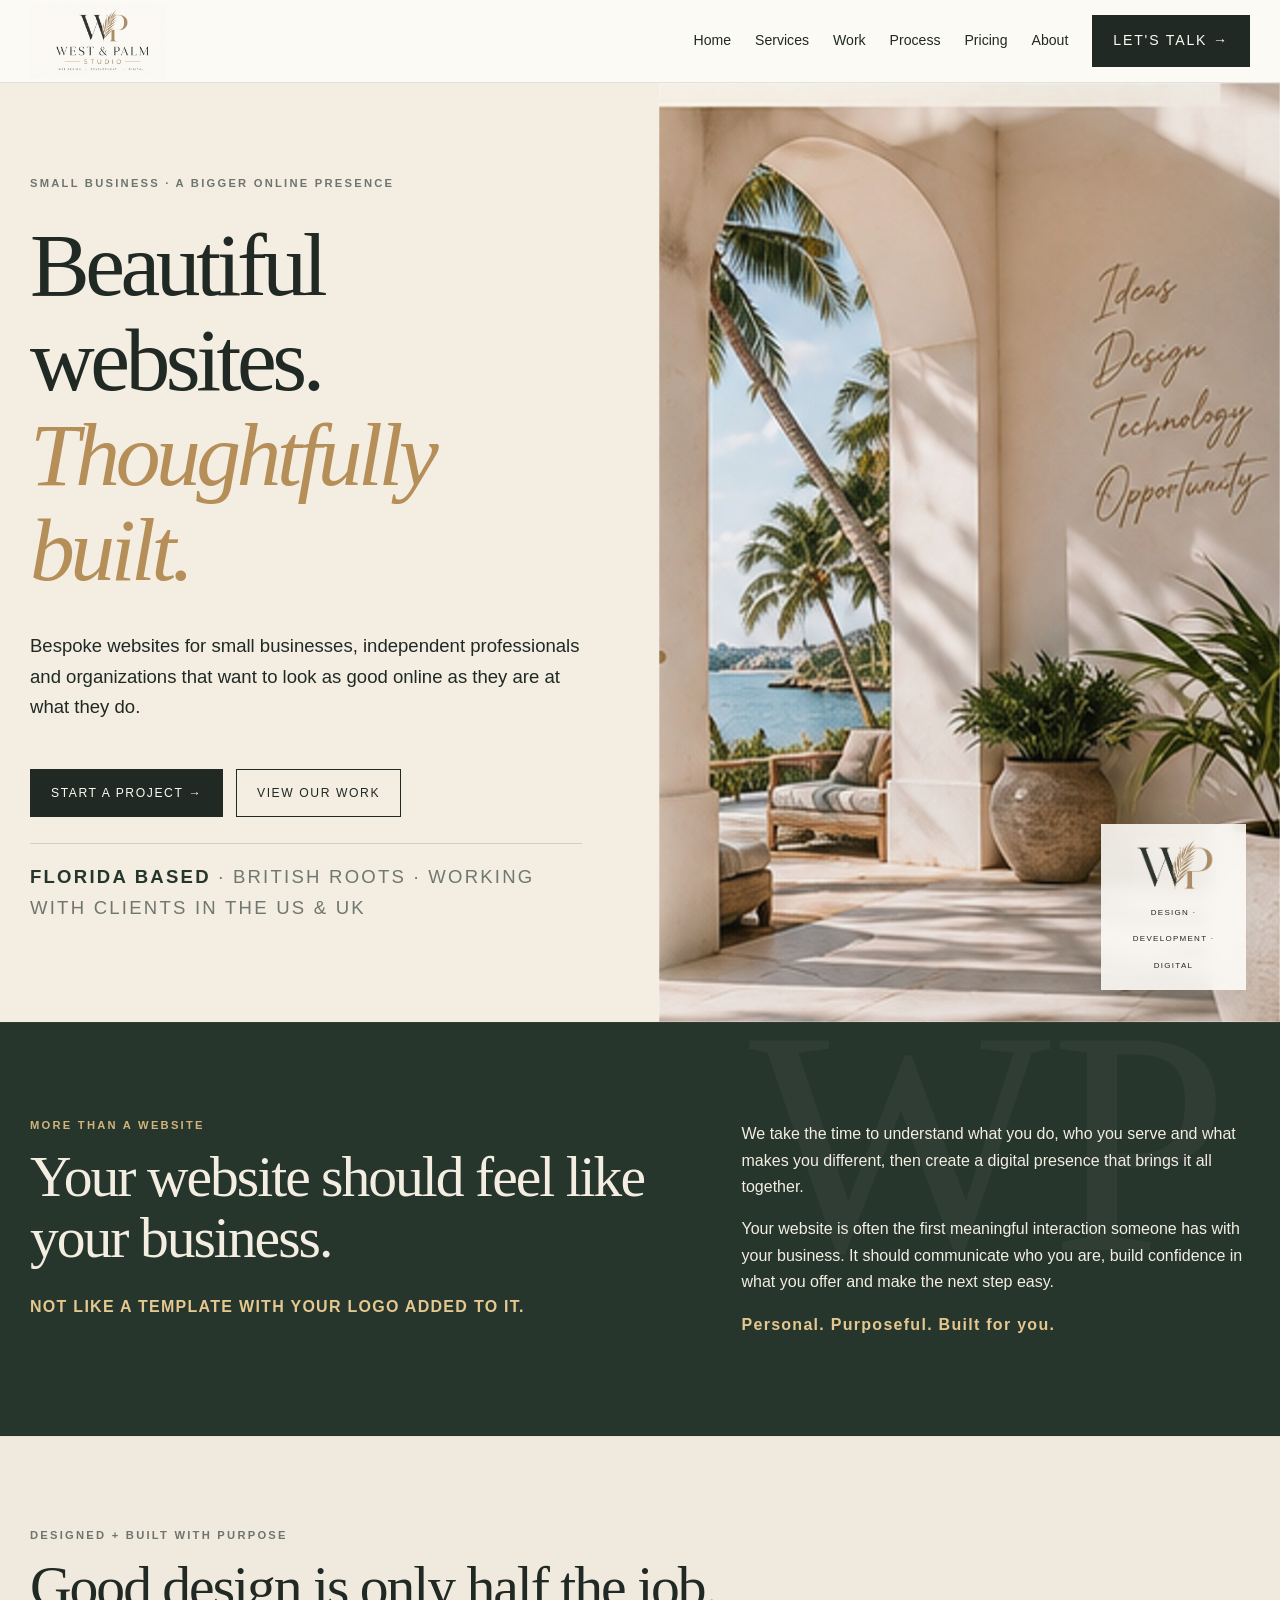
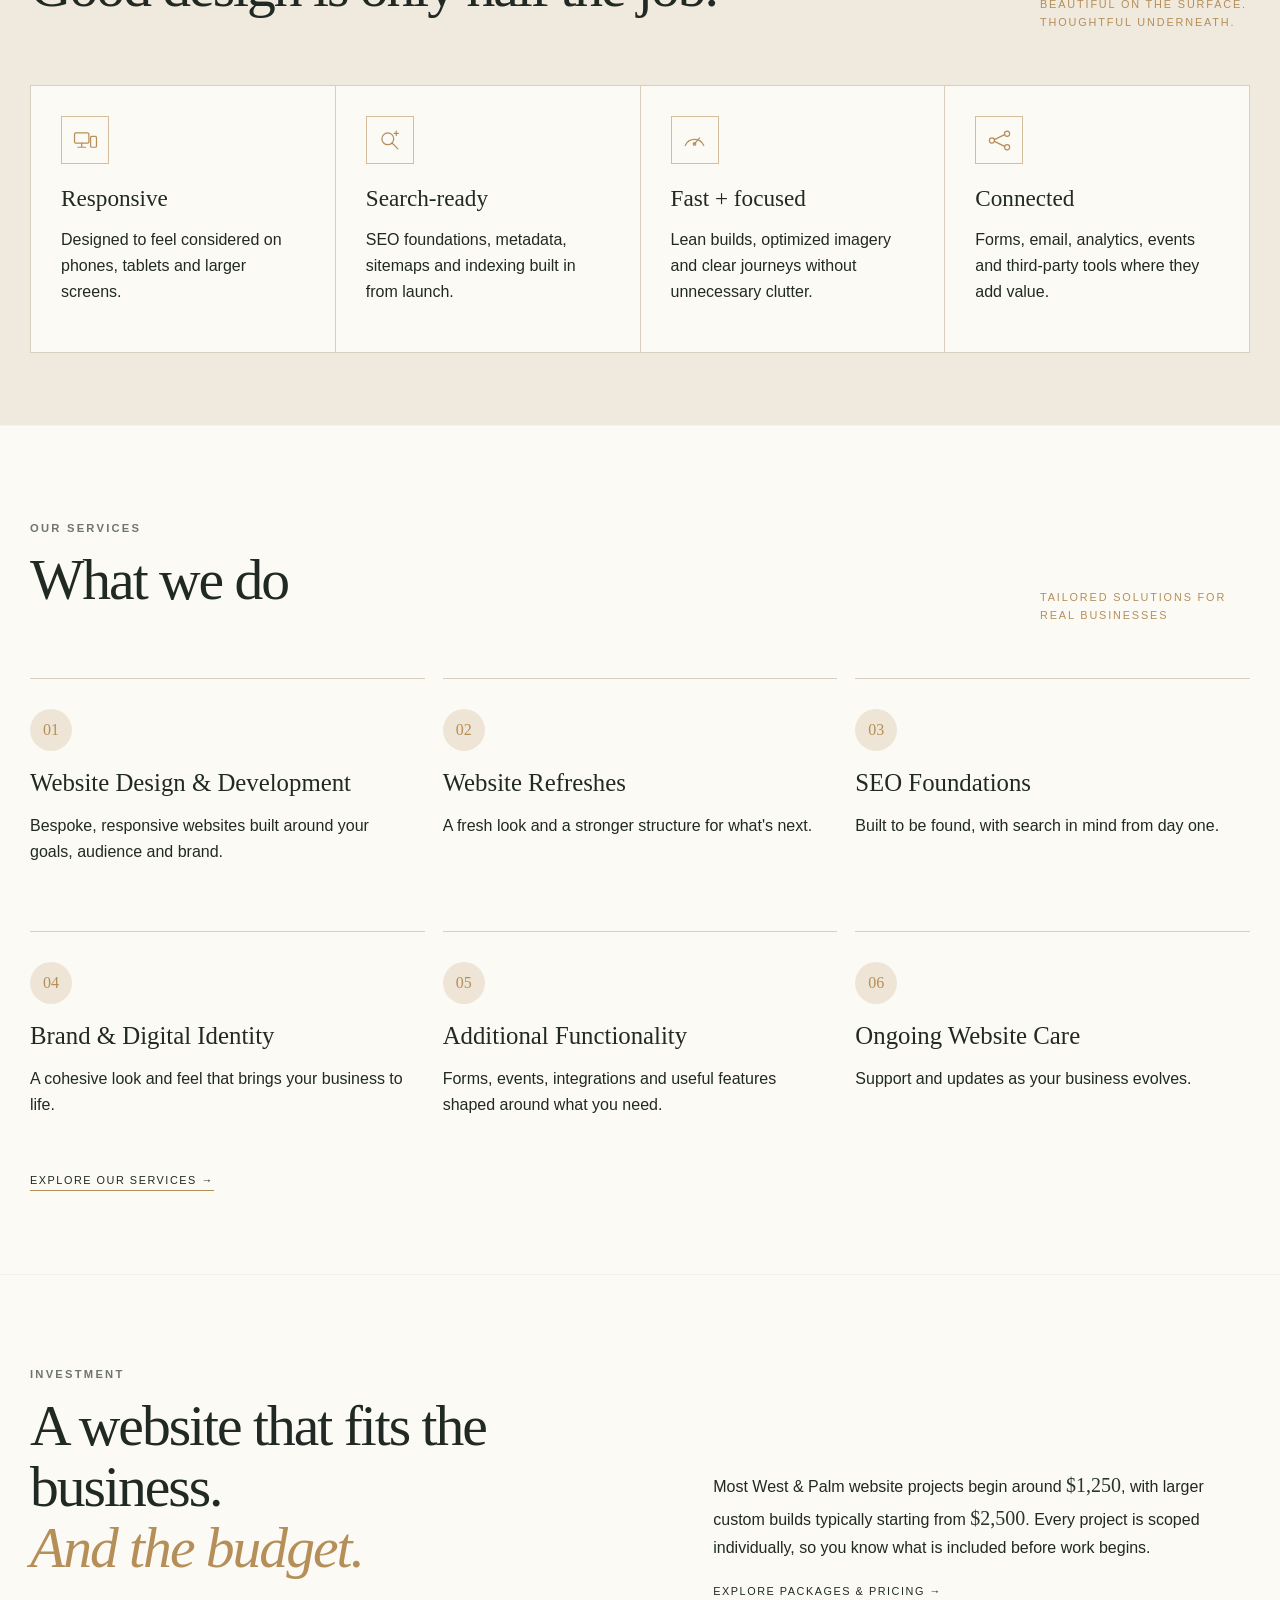
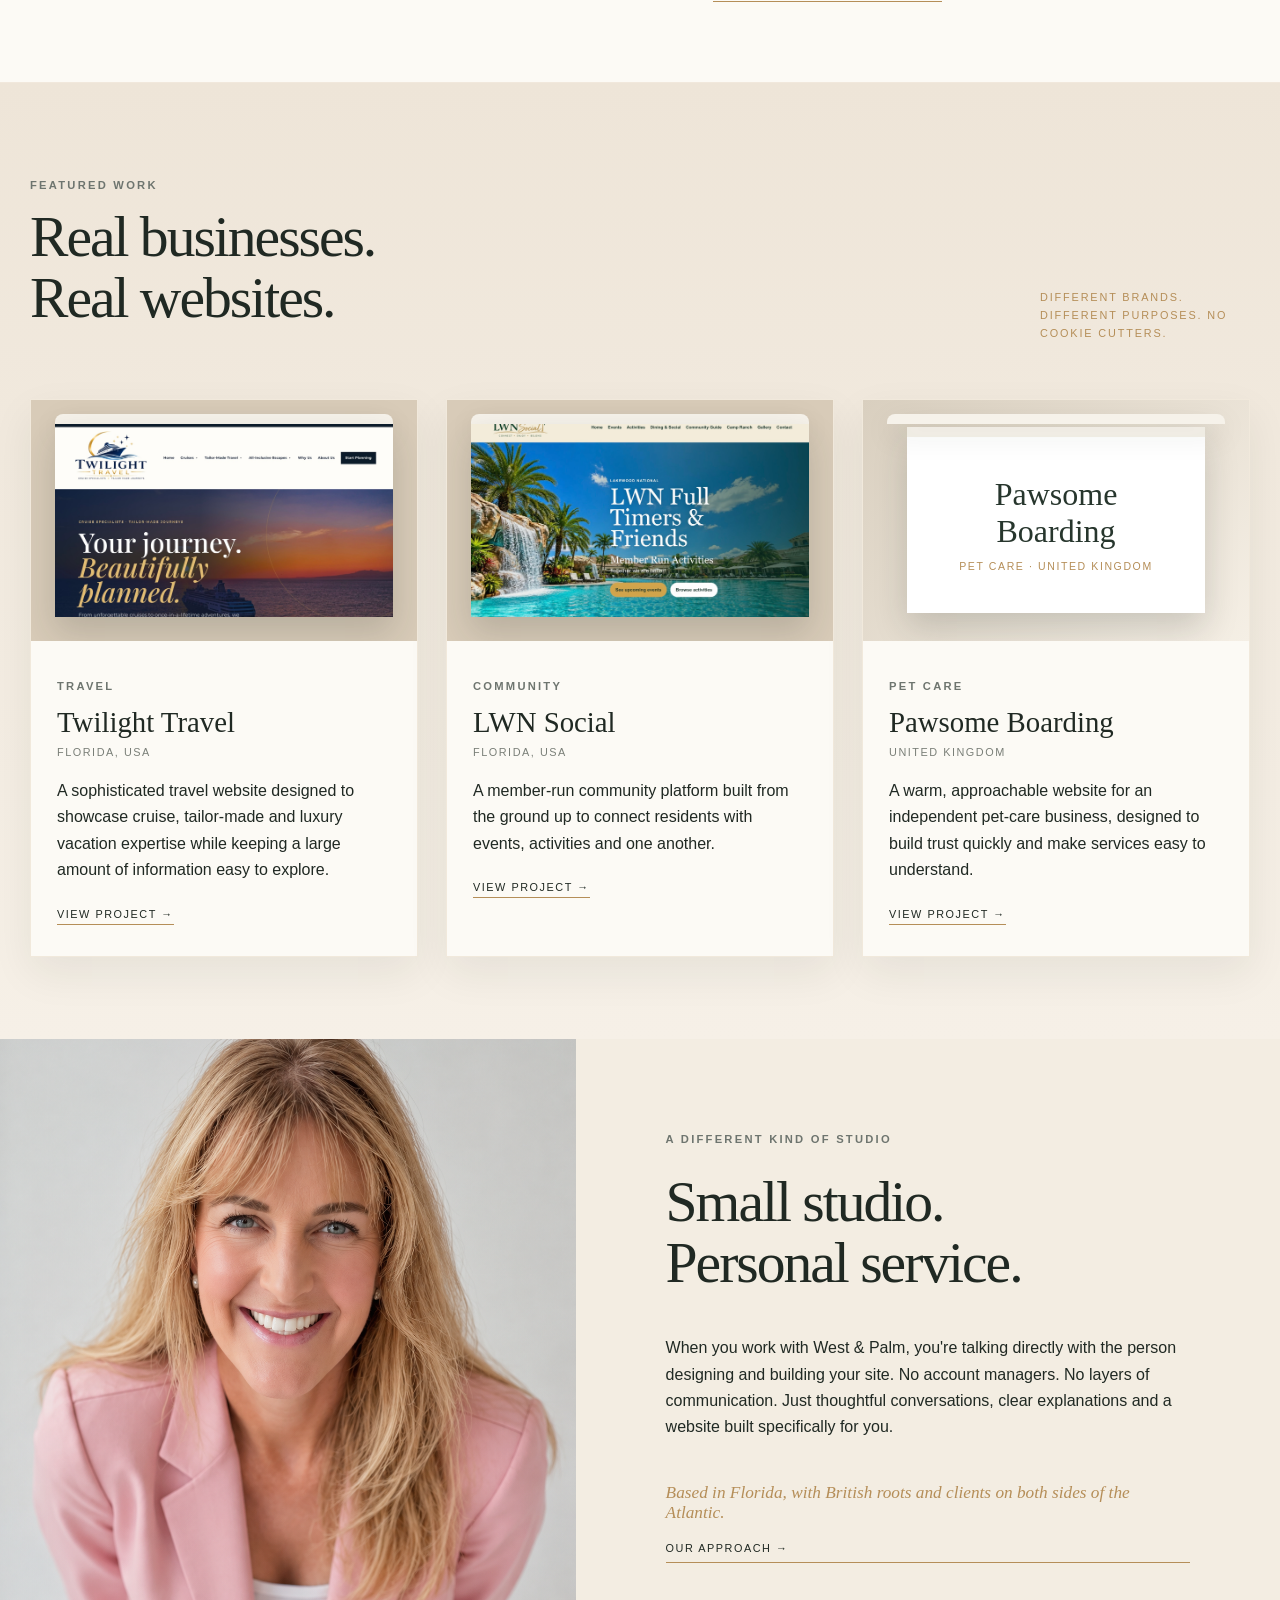
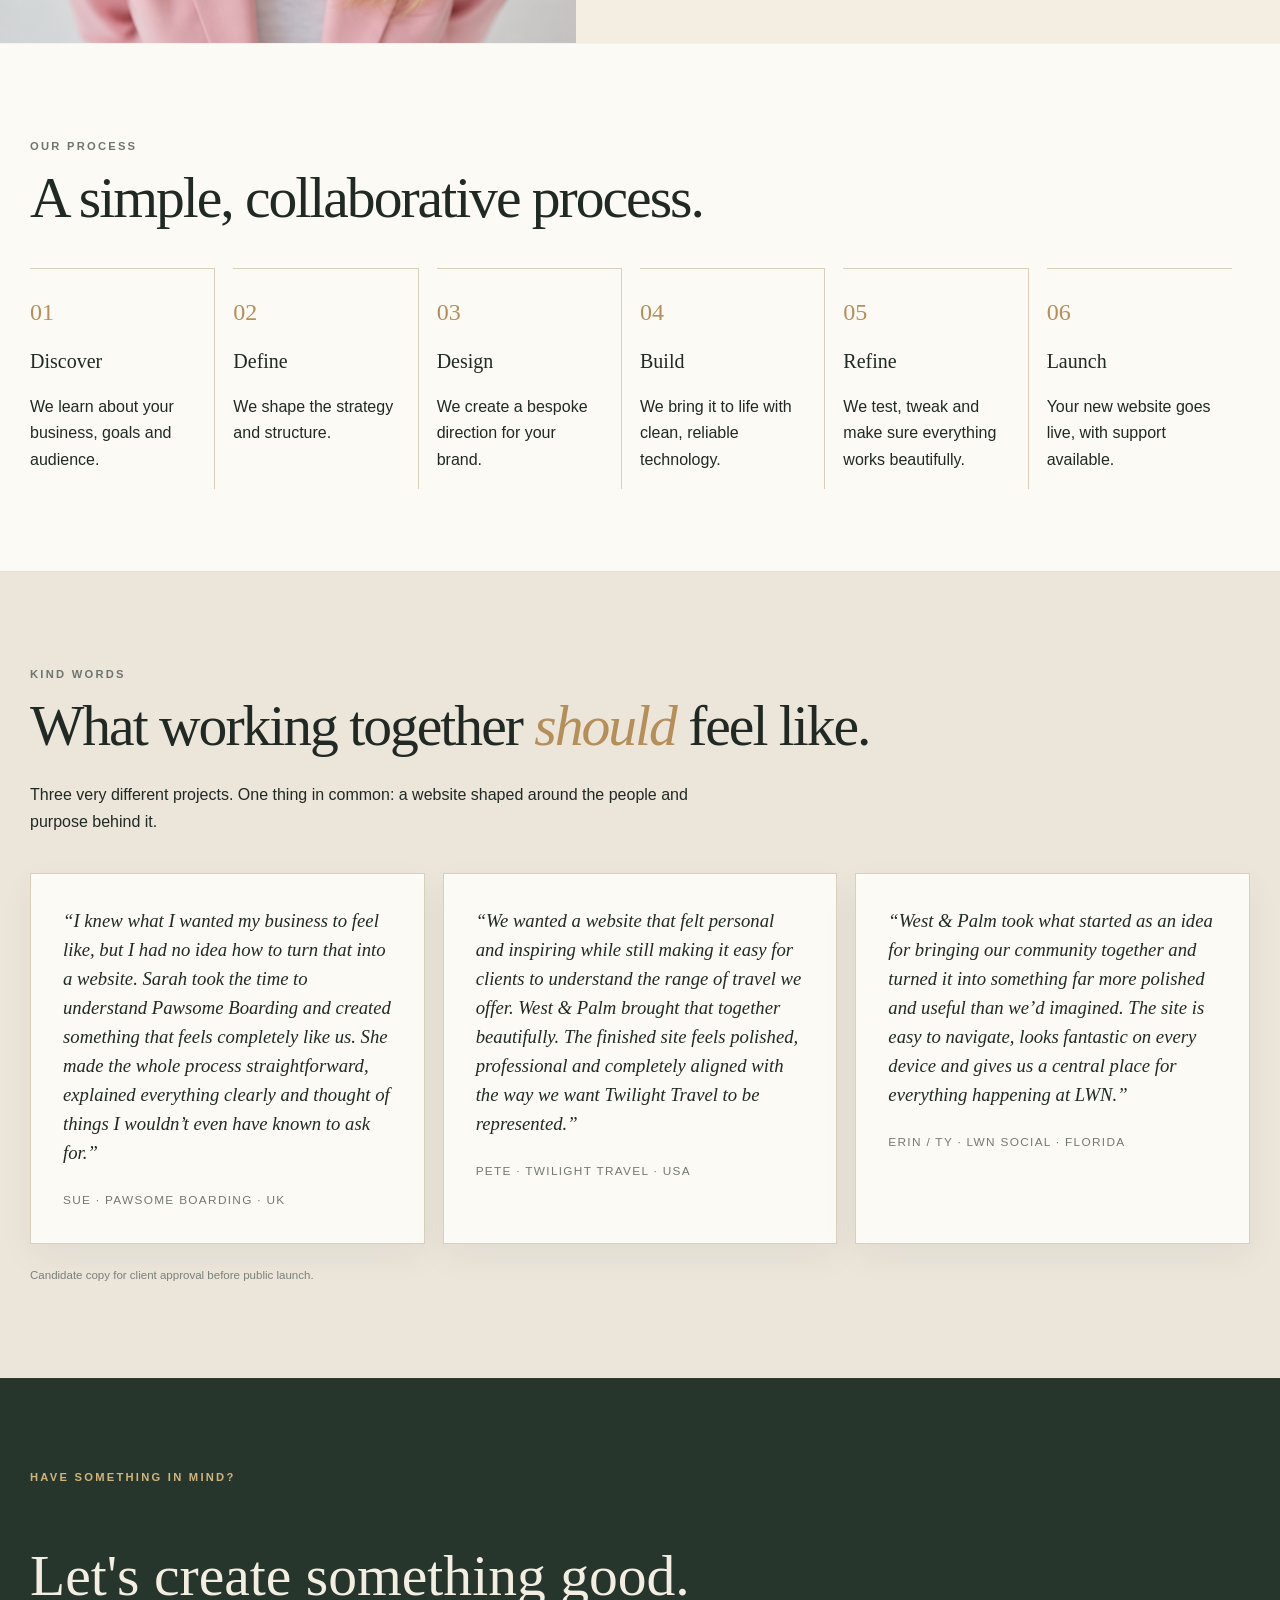
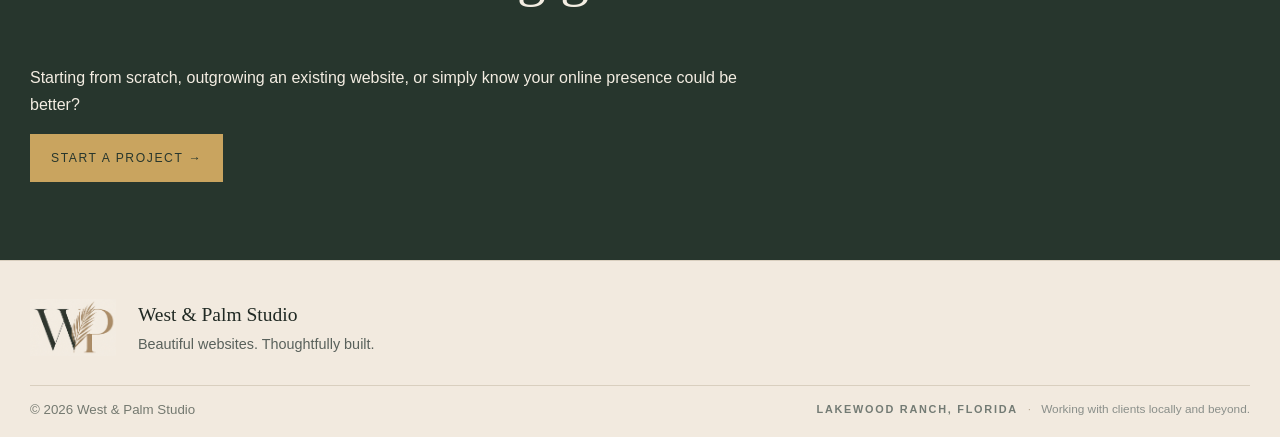
==== commit a6f2da8e: "Add files via upload" ====
--- a/index.html
+++ b/index.html
@@ -2,10 +2,10 @@
 <section class="hero"><div class="hero-grid"><div class="hero-copy"><p class="eyebrow">Small business · A bigger online presence</p><h1>Beautiful websites.<em>Thoughtfully built.</em></h1><p>Bespoke websites for small businesses, independent professionals and organizations that want to look as good online as they are at what they do.</p><div class="actions"><a class="btn fill" href="contact.html">Start a project →</a><a class="btn" href="work.html">View our work</a></div><p class="hero-proof"><strong>Florida based</strong> · British roots · Working with clients in the US &amp; UK</p></div><div class="hero-visual" aria-label="Warm coastal architecture and palms"><div class="hero-stamp"><img src="assets/wp-transparent.png" alt=""><span>Design · Development · Digital</span></div></div></div></section>
 <section class="section intro-band"><div class="wrap intro reveal"><div><p class="eyebrow">More than a website</p><h2>Your website should feel like your business.</h2><p><strong>NOT LIKE A TEMPLATE WITH YOUR LOGO ADDED TO IT.</strong></p></div><div><p>We take the time to understand what you do, who you serve and what makes you different, then create a digital presence that brings it all together.</p><p>Your website is often the first meaningful interaction someone has with your business. It should communicate who you are, build confidence in what you offer and make the next step easy.</p><p><strong>Personal. Purposeful. Built for you.</strong></p></div></div></section>
 <section class="section capability-strip"><div class="wrap reveal"><div class="services-head"><div><p class="eyebrow">Designed + built with purpose</p><h2>Good design is only half the job.</h2></div><p class="micro">Beautiful on the surface. Thoughtful underneath.</p></div><div class="capability-icon-grid">
-<article><span class="line-icon">⌁</span><h3>Responsive</h3><p>Designed to feel considered on phones, tablets and larger screens.</p></article>
-<article><span class="line-icon">↗</span><h3>Search-ready</h3><p>SEO foundations, metadata, sitemaps and indexing built in from launch.</p></article>
-<article><span class="line-icon">◇</span><h3>Fast + focused</h3><p>Lean builds, optimized imagery and clear journeys without unnecessary clutter.</p></article>
-<article><span class="line-icon">＋</span><h3>Connected</h3><p>Forms, email, analytics, events and third-party tools where they add value.</p></article>
+<article><span class="line-icon" aria-hidden="true"><svg viewBox="0 0 32 32"><rect x="3" y="7" width="17" height="12" rx="1.5"/><path d="M7 24h9M11.5 19v5"/><rect x="22" y="11" width="7" height="13" rx="1.5"/></svg></span><h3>Responsive</h3><p>Designed to feel considered on phones, tablets and larger screens.</p></article>
+<article><span class="line-icon" aria-hidden="true"><svg viewBox="0 0 32 32"><circle cx="14" cy="14" r="7"/><path d="m19 19 7 7M24 5v5M21.5 7.5h5"/></svg></span><h3>Search-ready</h3><p>SEO foundations, metadata, sitemaps and indexing built in from launch.</p></article>
+<article><span class="line-icon" aria-hidden="true"><svg viewBox="0 0 32 32"><path d="M5 22a12 12 0 0 1 22 0"/><path d="m16 20 6-7"/><circle cx="16" cy="20" r="1.5"/></svg></span><h3>Fast + focused</h3><p>Lean builds, optimized imagery and clear journeys without unnecessary clutter.</p></article>
+<article><span class="line-icon" aria-hidden="true"><svg viewBox="0 0 32 32"><circle cx="7" cy="16" r="3"/><circle cx="25" cy="8" r="3"/><circle cx="25" cy="24" r="3"/><path d="m10 15 12-6M10 17l12 6"/></svg></span><h3>Connected</h3><p>Forms, email, analytics, events and third-party tools where they add value.</p></article>
 </div></div></section>
 <section class="section"><div class="wrap reveal"><div class="services-head"><div><p class="eyebrow">Our services</p><h2>What we do</h2></div><p class="micro">Tailored solutions for real businesses</p></div><div class="cards"><div class="card"><span>01</span><h3>Website Design &amp; Development</h3><p>Bespoke, responsive websites built around your goals, audience and brand.</p></div><div class="card"><span>02</span><h3>Website Refreshes</h3><p>A fresh look and a stronger structure for what's next.</p></div><div class="card"><span>03</span><h3>SEO Foundations</h3><p>Built to be found, with search in mind from day one.</p></div><div class="card"><span>04</span><h3>Brand &amp; Digital Identity</h3><p>A cohesive look and feel that brings your business to life.</p></div><div class="card"><span>05</span><h3>Additional Functionality</h3><p>Forms, events, integrations and useful features shaped around what you need.</p></div><div class="card"><span>06</span><h3>Ongoing Website Care</h3><p>Support and updates as your business evolves.</p></div></div><a class="text-link" href="services.html">Explore our services →</a></div></section>
 <section class="section pricing-teaser"><div class="wrap reveal"><div class="pricing-teaser-grid"><div><p class="eyebrow">Investment</p><h2>A website that fits the business.<br><em>And the budget.</em></h2></div><div><p>Most West &amp; Palm website projects begin around <strong>$1,250</strong>, with larger custom builds typically starting from <strong>$2,500</strong>. Every project is scoped individually, so you know what is included before work begins.</p><a class="text-link" href="pricing.html">Explore packages &amp; pricing →</a></div></div></div></section><section class="section work-section"><div class="wrap reveal"><div class="services-head"><div><p class="eyebrow">Featured work</p><h2>Real businesses.<br>Real websites.</h2></div><p class="micro">Different brands. Different purposes. No cookie cutters.</p></div><div class="work work-three"><article class="project"><div class="project-shot"><img src="assets/twilight-travel.jpg" alt="Twilight Travel website homepage"></div><div class="project-copy"><p class="eyebrow">Travel</p><h3>Twilight Travel</h3><p class="project-location">Florida, USA</p><p>A sophisticated travel website designed to showcase cruise, tailor-made and luxury vacation expertise while keeping a large amount of information easy to explore.</p><a class="text-link" href="work.html#twilight-travel">View project →</a></div></article><article class="project"><div class="project-shot"><img src="assets/lwn-social.jpg" alt="LWN Social website homepage"></div><div class="project-copy"><p class="eyebrow">Community</p><h3>LWN Social</h3><p class="project-location">Florida, USA</p><p>A member-run community platform built from the ground up to connect residents with events, activities and one another.</p><a class="text-link" href="work.html#lwn-social">View project →</a></div></article><article class="project"><div class="project-shot project-placeholder"><div class="project-placeholder-card"><strong>Pawsome Boarding</strong><span>Pet care · United Kingdom</span></div></div><div class="project-copy"><p class="eyebrow">Pet care</p><h3>Pawsome Boarding</h3><p class="project-location">United Kingdom</p><p>A warm, approachable website for an independent pet-care business, designed to build trust quickly and make services easy to understand.</p><a class="text-link" href="work.html">View project →</a></div></article></div></div></section>
--- a/styles.css
+++ b/styles.css
@@ -441,3 +441,20 @@
 @media(max-width:1100px) and (min-width:901px){.header-logo{width:175px;height:64px}}
 @media(max-width:900px){.header-logo{width:195px;height:68px}}
 @media(max-width:620px){.header-logo{width:165px;height:58px}}
+
+/* Homepage V2.2 spacing + capability polish */
+.section{padding:82px 0}
+.intro-band{padding:82px 0}
+.capability-strip{padding-top:78px;padding-bottom:72px}
+.pricing-teaser{padding-top:78px;padding-bottom:78px}
+.dark{padding-top:78px;padding-bottom:78px}
+.line-icon svg{width:27px;height:27px;fill:none;stroke:currentColor;stroke-width:1.45;stroke-linecap:round;stroke-linejoin:round}
+.studio-image{background-image:linear-gradient(rgba(32,41,35,.06),rgba(32,41,35,.06)),url('assets/sarah-cullen.png');background-position:50% 27%;background-size:cover;background-repeat:no-repeat}
+@media (min-width:901px) and (max-width:1180px){
+  .section{padding:72px 0}
+  .intro-band{padding:72px 0}
+  .capability-strip{padding:68px 0 64px}
+  .pricing-teaser{padding:68px 0}
+  .dark{padding:66px 0}
+}
+@media(max-width:620px){.section{padding:64px 0}.intro-band,.capability-strip,.pricing-teaser,.dark{padding:64px 0}}
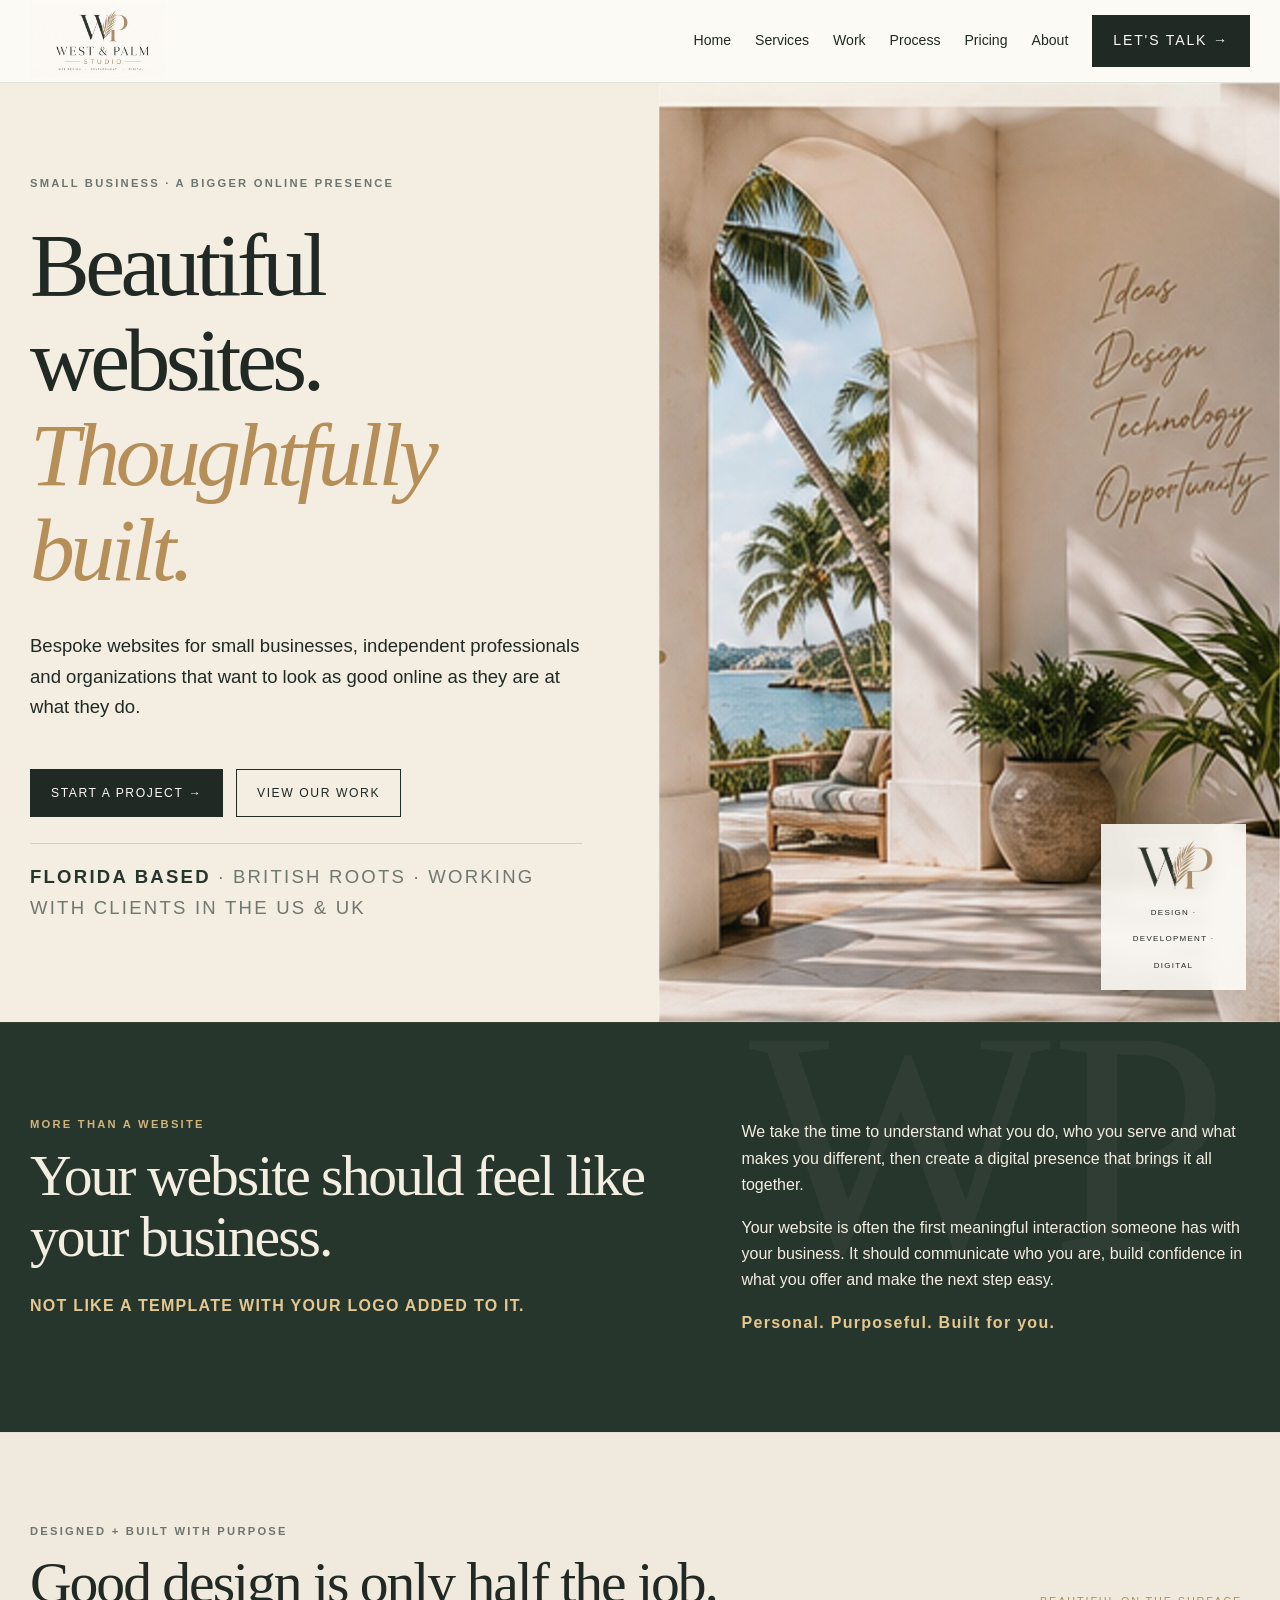
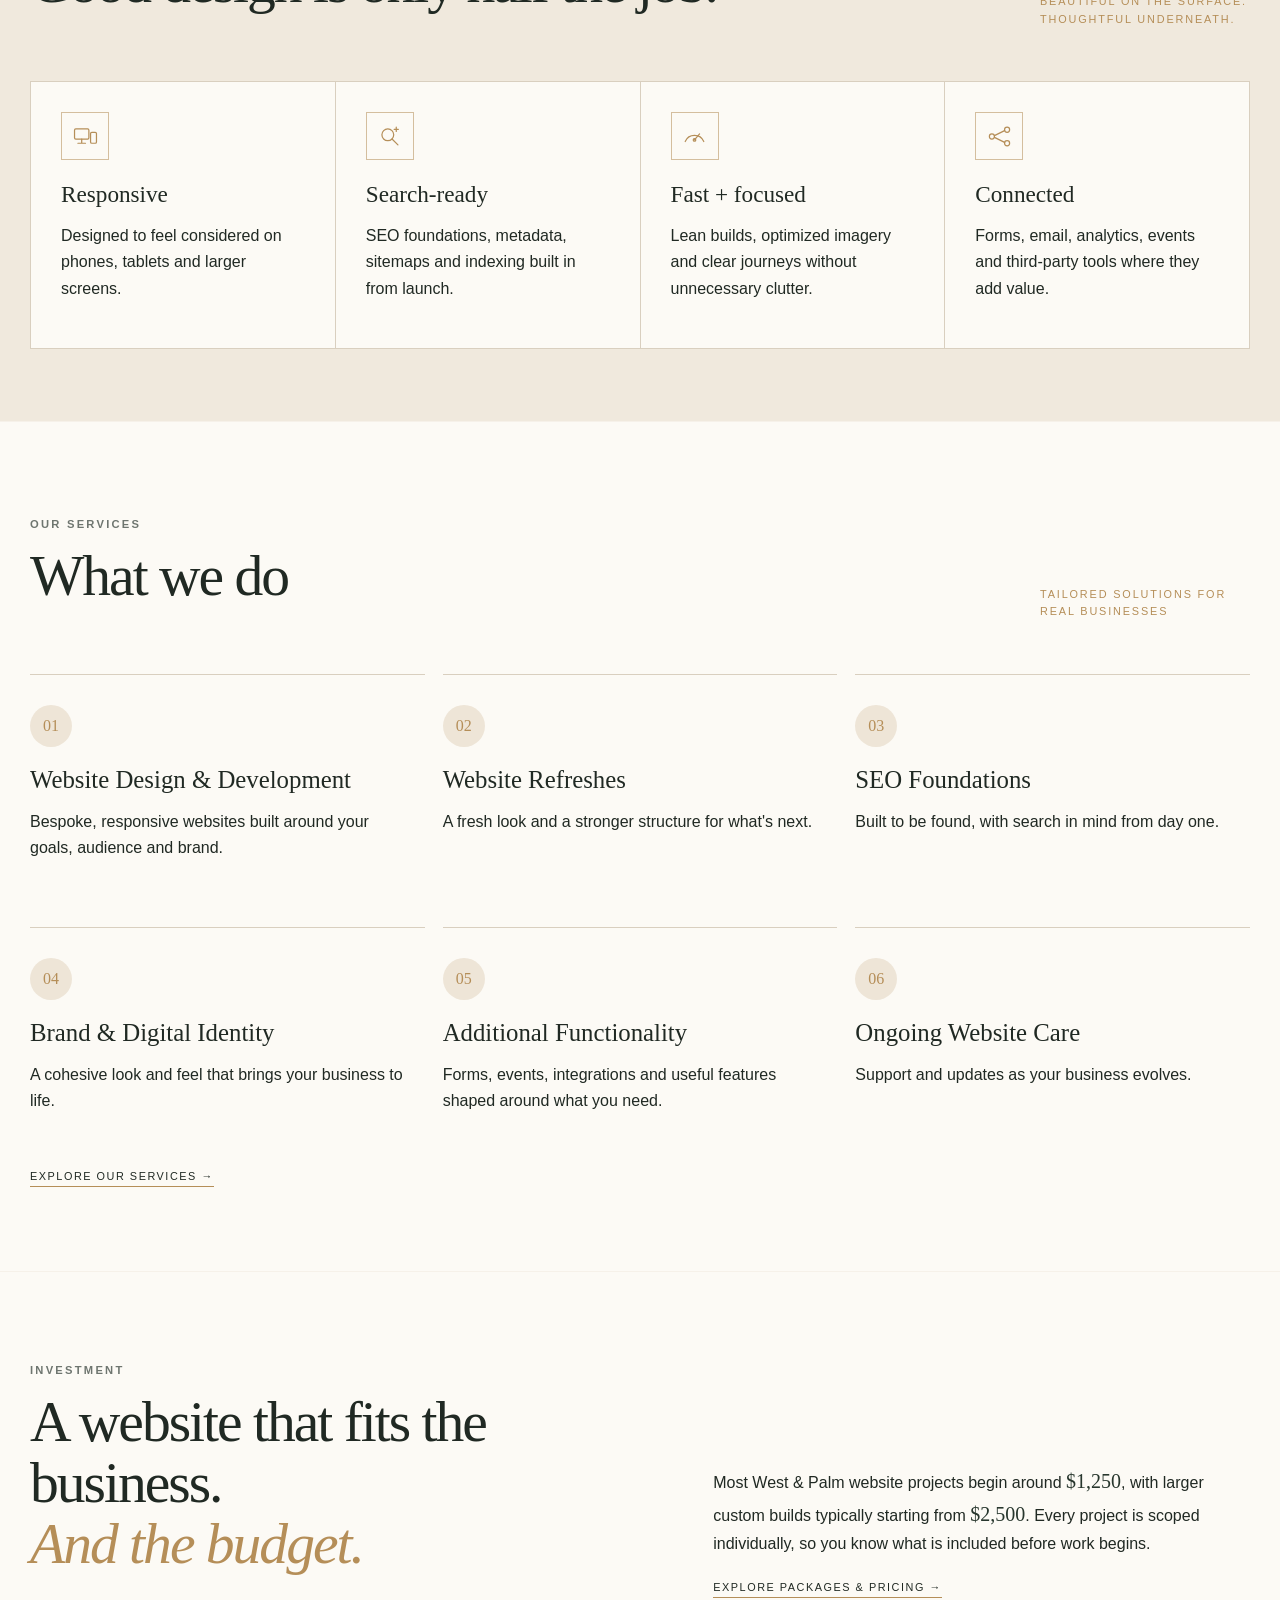
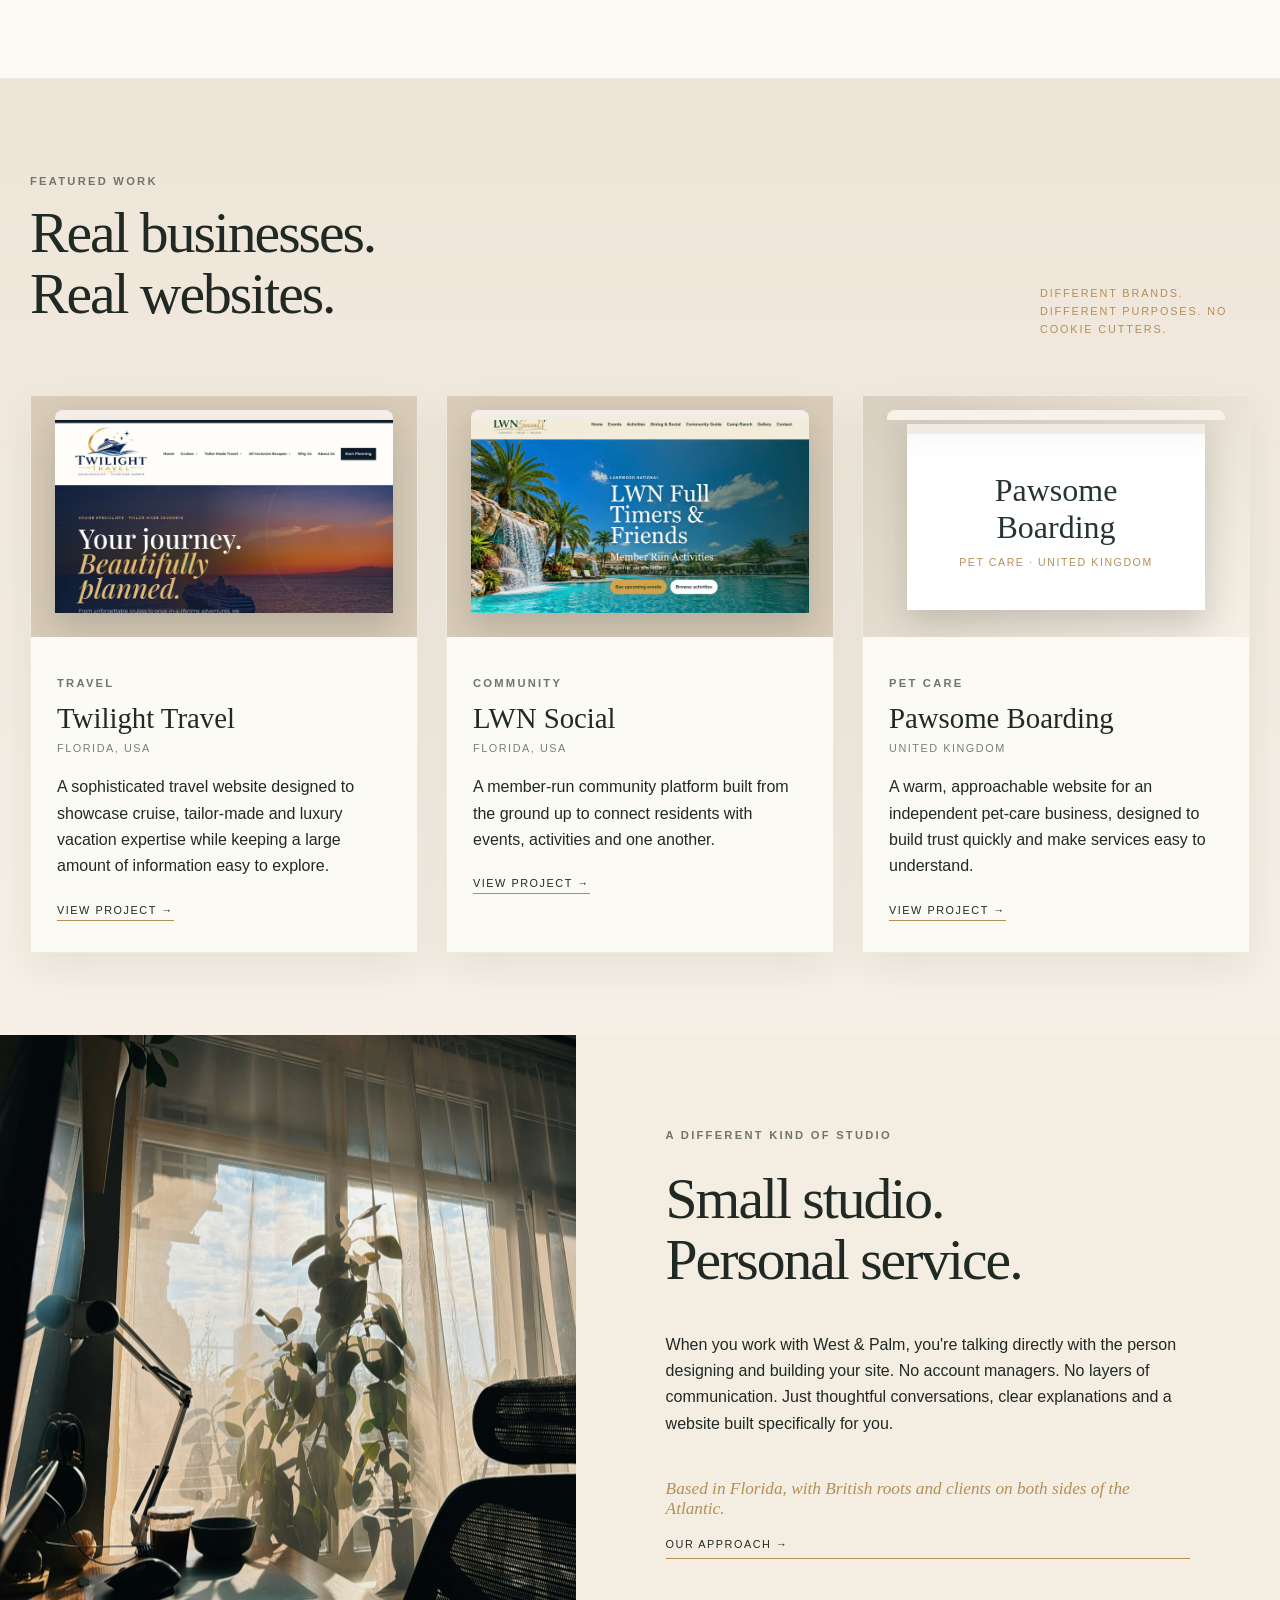
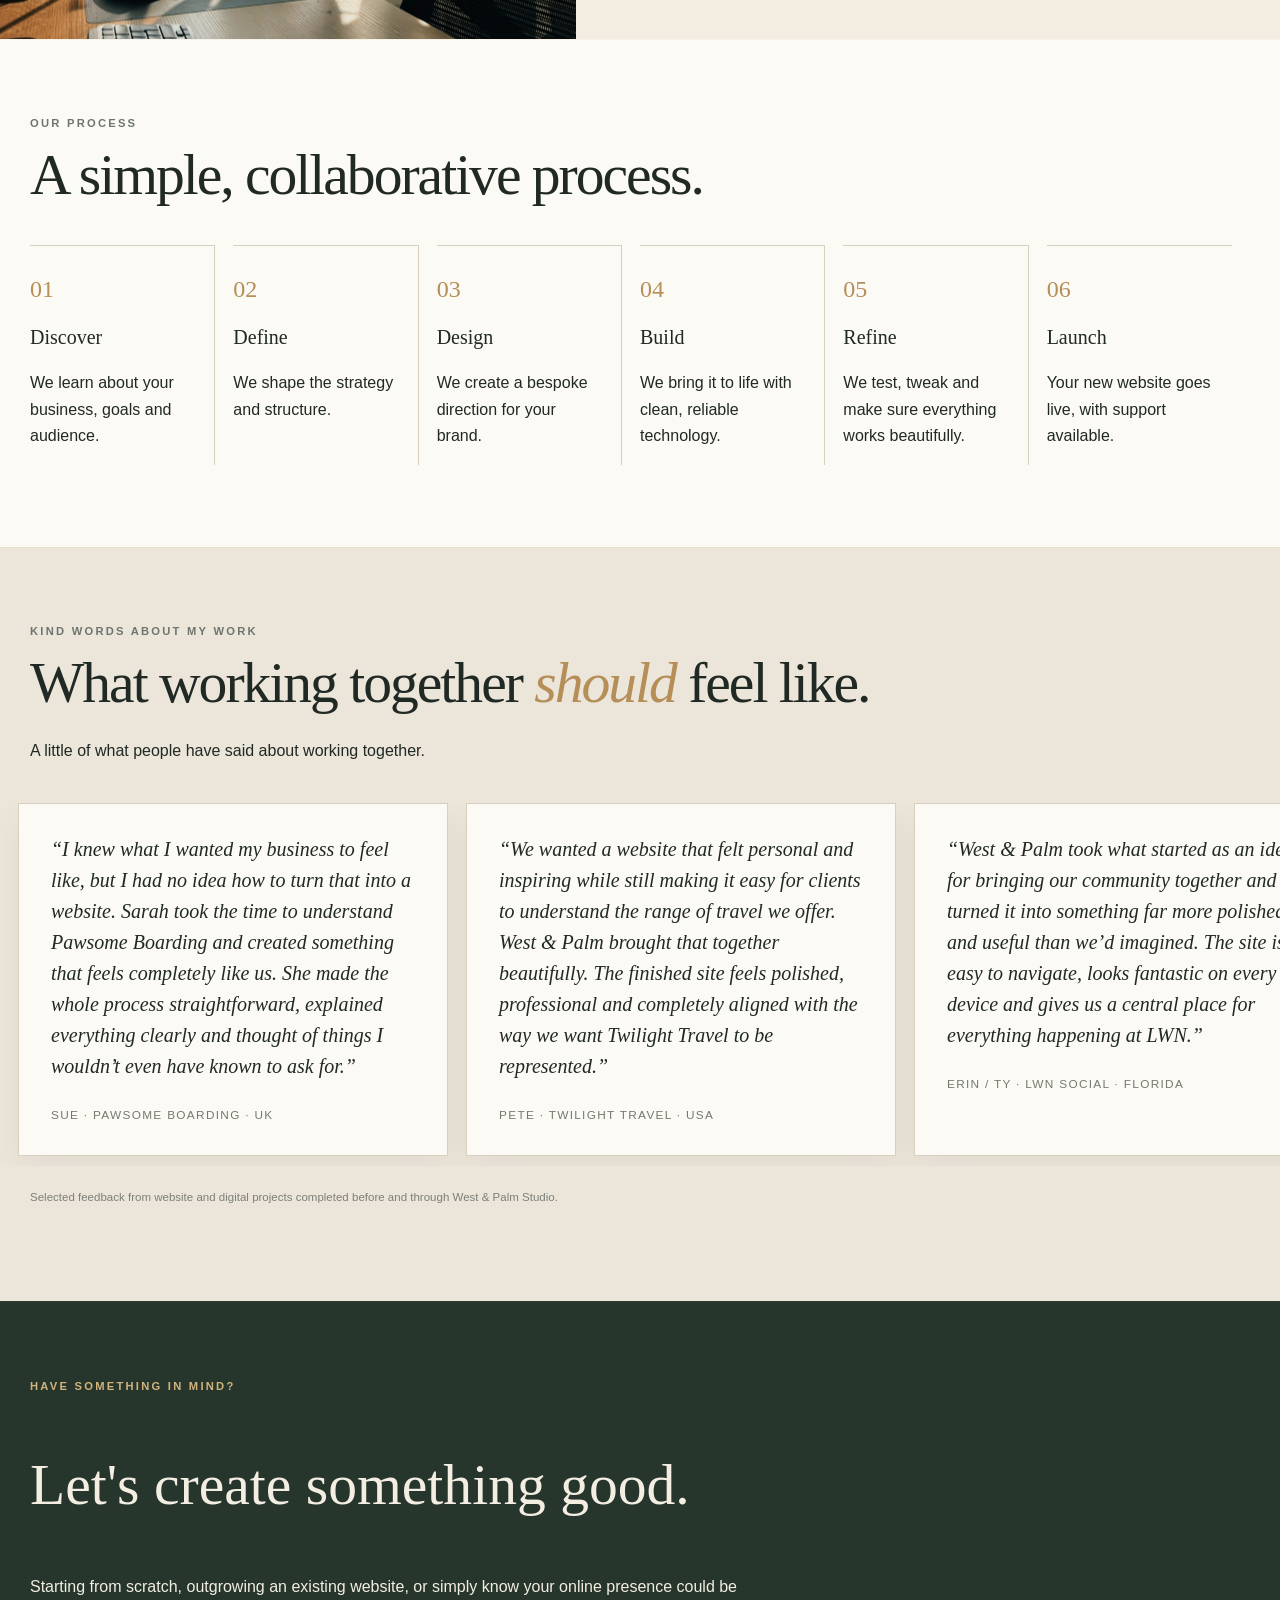
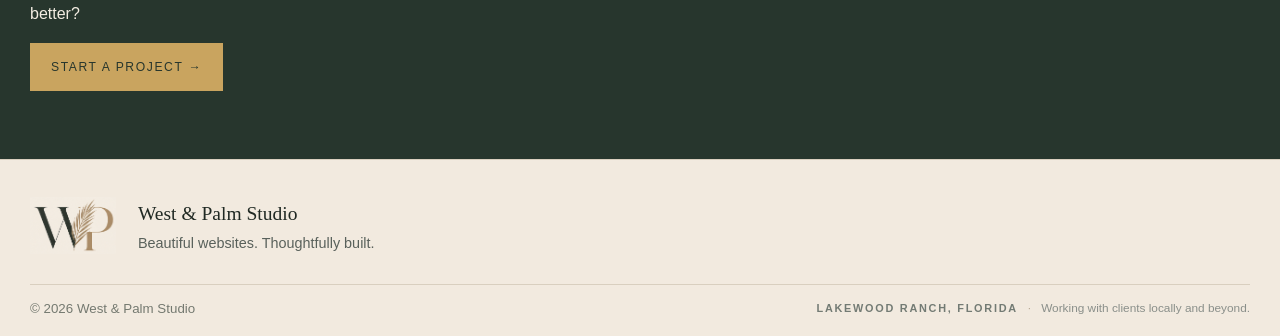
==== commit 71efcddb: "Add files via upload" ====
--- a/index.html
+++ b/index.html
@@ -1,19 +1,21 @@
-<!doctype html><html lang="en"><head><meta charset="utf-8"><meta name="viewport" content="width=device-width,initial-scale=1"><title>Beautiful websites. Thoughtfully built. | West &amp; Palm Studio</title><meta name="description" content="West & Palm Studio creates thoughtful, bespoke websites for small businesses, independent professionals and organizations."><link rel="icon" href="assets/wp-transparent.png"><link rel="stylesheet" href="styles.css"></head><body><header class="nav"><div class="wrap"><a class="brand header-logo" href="index.html" aria-label="West &amp; Palm Studio"><img src="assets/west-palm-header-transparent.png" alt="West &amp; Palm Studio"></a><nav class="links"><a href="index.html">Home</a><a href="services.html">Services</a><a href="work.html">Work</a><a href="process.html">Process</a><a href="pricing.html">Pricing</a><a href="about.html">About</a><a class="btn fill" href="contact.html">Let's talk →</a></nav><button class="mobile-menu-toggle" type="button" aria-label="Open navigation" aria-expanded="false" aria-controls="mobile-navigation"><span></span><span></span><span></span></button><nav class="mobile-navigation" id="mobile-navigation" aria-label="Mobile navigation"><a href="index.html">Home</a><a href="services.html">Services</a><a href="work.html">Work</a><a href="process.html">Process</a><a href="pricing.html">Pricing</a><a href="about.html">About</a><a class="mobile-menu-cta" href="contact.html">Let's talk →</a></nav></div></header><main>
-<section class="hero"><div class="hero-grid"><div class="hero-copy"><p class="eyebrow">Small business · A bigger online presence</p><h1>Beautiful websites.<em>Thoughtfully built.</em></h1><p>Bespoke websites for small businesses, independent professionals and organizations that want to look as good online as they are at what they do.</p><div class="actions"><a class="btn fill" href="contact.html">Start a project →</a><a class="btn" href="work.html">View our work</a></div><p class="hero-proof"><strong>Florida based</strong> · British roots · Working with clients in the US &amp; UK</p></div><div class="hero-visual" aria-label="Warm coastal architecture and palms"><div class="hero-stamp"><img src="assets/wp-transparent.png" alt=""><span>Design · Development · Digital</span></div></div></div></section>
+<!DOCTYPE html>
+
+<html lang="en"><head><meta charset="utf-8"/><meta content="width=device-width,initial-scale=1" name="viewport"/><title>Beautiful websites. Thoughtfully built. | West &amp; Palm Studio</title><meta content="West &amp; Palm Studio creates thoughtful, bespoke websites for small businesses, independent professionals and organizations." name="description"/><link href="assets/wp-transparent.png" rel="icon"/><link href="styles.css" rel="stylesheet"/></head><body class="page-home"><header class="nav"><div class="wrap"><a aria-label="West &amp; Palm Studio" class="brand header-logo" href="index.html"><img alt="West &amp; Palm Studio" src="assets/west-palm-header-transparent.png"/></a><nav class="links"><a href="index.html">Home</a><a href="services.html">Services</a><a href="work.html">Work</a><a href="process.html">Process</a><a href="pricing.html">Pricing</a><a href="about.html">About</a><a class="btn fill" href="contact.html">Let's talk →</a></nav><button aria-controls="mobile-navigation" aria-expanded="false" aria-label="Open navigation" class="mobile-menu-toggle" type="button"><span></span><span></span><span></span></button><nav aria-label="Mobile navigation" class="mobile-navigation" id="mobile-navigation"><a href="index.html">Home</a><a href="services.html">Services</a><a href="work.html">Work</a><a href="process.html">Process</a><a href="pricing.html">Pricing</a><a href="about.html">About</a><a class="mobile-menu-cta" href="contact.html">Let's talk →</a></nav></div></header><main>
+<section class="hero"><div class="hero-grid"><div class="hero-copy"><p class="eyebrow">Small business · A bigger online presence</p><h1>Beautiful websites.<em>Thoughtfully built.</em></h1><p>Bespoke websites for small businesses, independent professionals and organizations that want to look as good online as they are at what they do.</p><div class="actions"><a class="btn fill" href="contact.html">Start a project →</a><a class="btn" href="work.html">View our work</a></div><p class="hero-proof"><strong>Florida based</strong> · British roots · Working with clients in the US &amp; UK</p></div><div aria-label="Warm coastal architecture and palms" class="hero-visual"><div class="hero-stamp"><img alt="" src="assets/wp-transparent.png"/><span>Design · Development · Digital</span></div></div></div></section>
 <section class="section intro-band"><div class="wrap intro reveal"><div><p class="eyebrow">More than a website</p><h2>Your website should feel like your business.</h2><p><strong>NOT LIKE A TEMPLATE WITH YOUR LOGO ADDED TO IT.</strong></p></div><div><p>We take the time to understand what you do, who you serve and what makes you different, then create a digital presence that brings it all together.</p><p>Your website is often the first meaningful interaction someone has with your business. It should communicate who you are, build confidence in what you offer and make the next step easy.</p><p><strong>Personal. Purposeful. Built for you.</strong></p></div></div></section>
 <section class="section capability-strip"><div class="wrap reveal"><div class="services-head"><div><p class="eyebrow">Designed + built with purpose</p><h2>Good design is only half the job.</h2></div><p class="micro">Beautiful on the surface. Thoughtful underneath.</p></div><div class="capability-icon-grid">
-<article><span class="line-icon" aria-hidden="true"><svg viewBox="0 0 32 32"><rect x="3" y="7" width="17" height="12" rx="1.5"/><path d="M7 24h9M11.5 19v5"/><rect x="22" y="11" width="7" height="13" rx="1.5"/></svg></span><h3>Responsive</h3><p>Designed to feel considered on phones, tablets and larger screens.</p></article>
-<article><span class="line-icon" aria-hidden="true"><svg viewBox="0 0 32 32"><circle cx="14" cy="14" r="7"/><path d="m19 19 7 7M24 5v5M21.5 7.5h5"/></svg></span><h3>Search-ready</h3><p>SEO foundations, metadata, sitemaps and indexing built in from launch.</p></article>
-<article><span class="line-icon" aria-hidden="true"><svg viewBox="0 0 32 32"><path d="M5 22a12 12 0 0 1 22 0"/><path d="m16 20 6-7"/><circle cx="16" cy="20" r="1.5"/></svg></span><h3>Fast + focused</h3><p>Lean builds, optimized imagery and clear journeys without unnecessary clutter.</p></article>
-<article><span class="line-icon" aria-hidden="true"><svg viewBox="0 0 32 32"><circle cx="7" cy="16" r="3"/><circle cx="25" cy="8" r="3"/><circle cx="25" cy="24" r="3"/><path d="m10 15 12-6M10 17l12 6"/></svg></span><h3>Connected</h3><p>Forms, email, analytics, events and third-party tools where they add value.</p></article>
+<article><span aria-hidden="true" class="line-icon"><svg viewbox="0 0 32 32"><rect height="12" rx="1.5" width="17" x="3" y="7"></rect><path d="M7 24h9M11.5 19v5"></path><rect height="13" rx="1.5" width="7" x="22" y="11"></rect></svg></span><h3>Responsive</h3><p>Designed to feel considered on phones, tablets and larger screens.</p></article>
+<article><span aria-hidden="true" class="line-icon"><svg viewbox="0 0 32 32"><circle cx="14" cy="14" r="7"></circle><path d="m19 19 7 7M24 5v5M21.5 7.5h5"></path></svg></span><h3>Search-ready</h3><p>SEO foundations, metadata, sitemaps and indexing built in from launch.</p></article>
+<article><span aria-hidden="true" class="line-icon"><svg viewbox="0 0 32 32"><path d="M5 22a12 12 0 0 1 22 0"></path><path d="m16 20 6-7"></path><circle cx="16" cy="20" r="1.5"></circle></svg></span><h3>Fast + focused</h3><p>Lean builds, optimized imagery and clear journeys without unnecessary clutter.</p></article>
+<article><span aria-hidden="true" class="line-icon"><svg viewbox="0 0 32 32"><circle cx="7" cy="16" r="3"></circle><circle cx="25" cy="8" r="3"></circle><circle cx="25" cy="24" r="3"></circle><path d="m10 15 12-6M10 17l12 6"></path></svg></span><h3>Connected</h3><p>Forms, email, analytics, events and third-party tools where they add value.</p></article>
 </div></div></section>
 <section class="section"><div class="wrap reveal"><div class="services-head"><div><p class="eyebrow">Our services</p><h2>What we do</h2></div><p class="micro">Tailored solutions for real businesses</p></div><div class="cards"><div class="card"><span>01</span><h3>Website Design &amp; Development</h3><p>Bespoke, responsive websites built around your goals, audience and brand.</p></div><div class="card"><span>02</span><h3>Website Refreshes</h3><p>A fresh look and a stronger structure for what's next.</p></div><div class="card"><span>03</span><h3>SEO Foundations</h3><p>Built to be found, with search in mind from day one.</p></div><div class="card"><span>04</span><h3>Brand &amp; Digital Identity</h3><p>A cohesive look and feel that brings your business to life.</p></div><div class="card"><span>05</span><h3>Additional Functionality</h3><p>Forms, events, integrations and useful features shaped around what you need.</p></div><div class="card"><span>06</span><h3>Ongoing Website Care</h3><p>Support and updates as your business evolves.</p></div></div><a class="text-link" href="services.html">Explore our services →</a></div></section>
-<section class="section pricing-teaser"><div class="wrap reveal"><div class="pricing-teaser-grid"><div><p class="eyebrow">Investment</p><h2>A website that fits the business.<br><em>And the budget.</em></h2></div><div><p>Most West &amp; Palm website projects begin around <strong>$1,250</strong>, with larger custom builds typically starting from <strong>$2,500</strong>. Every project is scoped individually, so you know what is included before work begins.</p><a class="text-link" href="pricing.html">Explore packages &amp; pricing →</a></div></div></div></section><section class="section work-section"><div class="wrap reveal"><div class="services-head"><div><p class="eyebrow">Featured work</p><h2>Real businesses.<br>Real websites.</h2></div><p class="micro">Different brands. Different purposes. No cookie cutters.</p></div><div class="work work-three"><article class="project"><div class="project-shot"><img src="assets/twilight-travel.jpg" alt="Twilight Travel website homepage"></div><div class="project-copy"><p class="eyebrow">Travel</p><h3>Twilight Travel</h3><p class="project-location">Florida, USA</p><p>A sophisticated travel website designed to showcase cruise, tailor-made and luxury vacation expertise while keeping a large amount of information easy to explore.</p><a class="text-link" href="work.html#twilight-travel">View project →</a></div></article><article class="project"><div class="project-shot"><img src="assets/lwn-social.jpg" alt="LWN Social website homepage"></div><div class="project-copy"><p class="eyebrow">Community</p><h3>LWN Social</h3><p class="project-location">Florida, USA</p><p>A member-run community platform built from the ground up to connect residents with events, activities and one another.</p><a class="text-link" href="work.html#lwn-social">View project →</a></div></article><article class="project"><div class="project-shot project-placeholder"><div class="project-placeholder-card"><strong>Pawsome Boarding</strong><span>Pet care · United Kingdom</span></div></div><div class="project-copy"><p class="eyebrow">Pet care</p><h3>Pawsome Boarding</h3><p class="project-location">United Kingdom</p><p>A warm, approachable website for an independent pet-care business, designed to build trust quickly and make services easy to understand.</p><a class="text-link" href="work.html">View project →</a></div></article></div></div></section>
-<section class="studio reveal"><div class="studio-image" role="img" aria-label="West and Palm Studio visual identity"></div><div class="studio-copy"><p class="eyebrow">A different kind of studio</p><h2>Small studio.<br>Personal service.</h2><p>When you work with West &amp; Palm, you're talking directly with the person designing and building your site. No account managers. No layers of communication. Just thoughtful conversations, clear explanations and a website built specifically for you.</p><p class="international-line">Based in Florida, with British roots and clients on both sides of the Atlantic.</p><a class="text-link" href="about.html">Our approach →</a></div></section>
+<section class="section pricing-teaser"><div class="wrap reveal"><div class="pricing-teaser-grid"><div><p class="eyebrow">Investment</p><h2>A website that fits the business.<br/><em>And the budget.</em></h2></div><div><p>Most West &amp; Palm website projects begin around <strong>$1,250</strong>, with larger custom builds typically starting from <strong>$2,500</strong>. Every project is scoped individually, so you know what is included before work begins.</p><a class="text-link" href="pricing.html">Explore packages &amp; pricing →</a></div></div></div></section><section class="section work-section"><div class="wrap reveal"><div class="services-head"><div><p class="eyebrow">Featured work</p><h2>Real businesses.<br/>Real websites.</h2></div><p class="micro">Different brands. Different purposes. No cookie cutters.</p></div><div class="work work-three"><article class="project"><div class="project-shot"><img alt="Twilight Travel website homepage" src="assets/twilight-travel.jpg"/></div><div class="project-copy"><p class="eyebrow">Travel</p><h3>Twilight Travel</h3><p class="project-location">Florida, USA</p><p>A sophisticated travel website designed to showcase cruise, tailor-made and luxury vacation expertise while keeping a large amount of information easy to explore.</p><a class="text-link" href="work.html#twilight-travel">View project →</a></div></article><article class="project"><div class="project-shot"><img alt="LWN Social website homepage" src="assets/lwn-social.jpg"/></div><div class="project-copy"><p class="eyebrow">Community</p><h3>LWN Social</h3><p class="project-location">Florida, USA</p><p>A member-run community platform built from the ground up to connect residents with events, activities and one another.</p><a class="text-link" href="work.html#lwn-social">View project →</a></div></article><article class="project"><div class="project-shot project-placeholder"><div class="project-placeholder-card"><strong>Pawsome Boarding</strong><span>Pet care · United Kingdom</span></div></div><div class="project-copy"><p class="eyebrow">Pet care</p><h3>Pawsome Boarding</h3><p class="project-location">United Kingdom</p><p>A warm, approachable website for an independent pet-care business, designed to build trust quickly and make services easy to understand.</p><a class="text-link" href="work.html">View project →</a></div></article></div></div></section>
+<section class="studio reveal"><div aria-label="West and Palm Studio visual identity" class="studio-image" role="img"></div><div class="studio-copy"><p class="eyebrow">A different kind of studio</p><h2>Small studio.<br/>Personal service.</h2><p>When you work with West &amp; Palm, you're talking directly with the person designing and building your site. No account managers. No layers of communication. Just thoughtful conversations, clear explanations and a website built specifically for you.</p><p class="international-line">Based in Florida, with British roots and clients on both sides of the Atlantic.</p><a class="text-link" href="about.html">Our approach →</a></div></section>
 <section class="section process-preview"><div class="wrap reveal"><p class="eyebrow">Our process</p><h2>A simple, collaborative process.</h2><div class="process"><div class="step" data-num="01"><b>Discover</b><p>We learn about your business, goals and audience.</p></div><div class="step" data-num="02"><b>Define</b><p>We shape the strategy and structure.</p></div><div class="step" data-num="03"><b>Design</b><p>We create a bespoke direction for your brand.</p></div><div class="step" data-num="04"><b>Build</b><p>We bring it to life with clean, reliable technology.</p></div><div class="step" data-num="05"><b>Refine</b><p>We test, tweak and make sure everything works beautifully.</p></div><div class="step" data-num="06"><b>Launch</b><p>Your new website goes live, with support available.</p></div></div></div></section>
-<section class="section testimonial-section"><div class="wrap testimonial-heading reveal"><p class="eyebrow">Kind words</p><h2>What working together <em>should</em> feel like.</h2><p>Three very different projects. One thing in common: a website shaped around the people and purpose behind it.</p><div class="client-voices">
-<blockquote class="client-voice"><p>“I knew what I wanted my business to feel like, but I had no idea how to turn that into a website. Sarah took the time to understand Pawsome Boarding and created something that feels completely like us. She made the whole process straightforward, explained everything clearly and thought of things I wouldn’t even have known to ask for.”</p><footer>Sue · Pawsome Boarding · UK</footer></blockquote>
-<blockquote class="client-voice"><p>“We wanted a website that felt personal and inspiring while still making it easy for clients to understand the range of travel we offer. West &amp; Palm brought that together beautifully. The finished site feels polished, professional and completely aligned with the way we want Twilight Travel to be represented.”</p><footer>Pete · Twilight Travel · USA</footer></blockquote>
-<blockquote class="client-voice"><p>“West &amp; Palm took what started as an idea for bringing our community together and turned it into something far more polished and useful than we’d imagined. The site is easy to navigate, looks fantastic on every device and gives us a central place for everything happening at LWN.”</p><footer>Erin / Ty · LWN Social · Florida</footer></blockquote>
-</div><p class="testimonial-note">Candidate copy for client approval before public launch.</p></div></section>
-<section class="section dark"><div class="wrap reveal"><p class="eyebrow">Have something in mind?</p><p class="quote">Let's create something good.</p><p>Starting from scratch, outgrowing an existing website, or simply know your online presence could be better?</p><a class="btn" href="contact.html">Start a project →</a></div></section></main><footer class="footer"><div class="wrap footer-main"><div class="footer-brand"><div class="footer-brand-lockup"><a class="footer-mark" href="index.html" aria-label="West &amp; Palm Studio"><img src="assets/wp-transparent.png" alt=""></a><div><p class="footer-studio-name">West &amp; Palm Studio</p><p class="footer-tagline">Beautiful websites. Thoughtfully built.</p></div></div></div></div><div class="wrap footer-bottom"><small>© <span data-year></span> West &amp; Palm Studio</small><small class="footer-location-line"><span class="footer-location-place">Lakewood Ranch, Florida</span><span class="footer-location-copy">Working with clients locally and beyond.</span></small></div></footer><script src="script.js"></script></body></html>
+<section class="section testimonial-section"><div class="wrap testimonial-heading reveal"><p class="eyebrow">Kind words about my work</p><h2>What working together <em>should</em> feel like.</h2><p>A little of what people have said about working together.</p><div class="testimonial-marquee">
+
+
+
+<div class="testimonial-track"><blockquote class="client-voice"><p>“I knew what I wanted my business to feel like, but I had no idea how to turn that into a website. Sarah took the time to understand Pawsome Boarding and created something that feels completely like us. She made the whole process straightforward, explained everything clearly and thought of things I wouldn’t even have known to ask for.”</p><footer>Sue · Pawsome Boarding · UK</footer></blockquote><blockquote class="client-voice"><p>“We wanted a website that felt personal and inspiring while still making it easy for clients to understand the range of travel we offer. West &amp; Palm brought that together beautifully. The finished site feels polished, professional and completely aligned with the way we want Twilight Travel to be represented.”</p><footer>Pete · Twilight Travel · USA</footer></blockquote><blockquote class="client-voice"><p>“West &amp; Palm took what started as an idea for bringing our community together and turned it into something far more polished and useful than we’d imagined. The site is easy to navigate, looks fantastic on every device and gives us a central place for everything happening at LWN.”</p><footer>Erin / Ty · LWN Social · Florida</footer></blockquote><blockquote aria-hidden="true" class="client-voice"><p>“I knew what I wanted my business to feel like, but I had no idea how to turn that into a website. Sarah took the time to understand Pawsome Boarding and created something that feels completely like us. She made the whole process straightforward, explained everything clearly and thought of things I wouldn’t even have known to ask for.”</p><footer>Sue · Pawsome Boarding · UK</footer></blockquote><blockquote aria-hidden="true" class="client-voice"><p>“We wanted a website that felt personal and inspiring while still making it easy for clients to understand the range of travel we offer. West &amp; Palm brought that together beautifully. The finished site feels polished, professional and completely aligned with the way we want Twilight Travel to be represented.”</p><footer>Pete · Twilight Travel · USA</footer></blockquote><blockquote aria-hidden="true" class="client-voice"><p>“West &amp; Palm took what started as an idea for bringing our community together and turned it into something far more polished and useful than we’d imagined. The site is easy to navigate, looks fantastic on every device and gives us a central place for everything happening at LWN.”</p><footer>Erin / Ty · LWN Social · Florida</footer></blockquote></div></div><p class="testimonial-note">Selected feedback from website and digital projects completed before and through West &amp; Palm Studio.</p></div></section>
+<section class="section dark"><div class="wrap reveal"><p class="eyebrow">Have something in mind?</p><p class="quote">Let's create something good.</p><p>Starting from scratch, outgrowing an existing website, or simply know your online presence could be better?</p><a class="btn" href="contact.html">Start a project →</a></div></section></main><footer class="footer"><div class="wrap footer-main"><div class="footer-brand"><div class="footer-brand-lockup"><a aria-label="West &amp; Palm Studio" class="footer-mark" href="index.html"><img alt="" src="assets/wp-transparent.png"/></a><div><p class="footer-studio-name">West &amp; Palm Studio</p><p class="footer-tagline">Beautiful websites. Thoughtfully built.</p></div></div></div></div><div class="wrap footer-bottom"><small>© <span data-year=""></span> West &amp; Palm Studio</small><small class="footer-location-line"><span class="footer-location-place">Lakewood Ranch, Florida</span><span class="footer-location-copy">Working with clients locally and beyond.</span></small></div></footer><script src="script.js"></script></body></html>
--- a/styles.css
+++ b/styles.css
@@ -458,3 +458,105 @@
   .dark{padding:66px 0}
 }
 @media(max-width:620px){.section{padding:64px 0}.intro-band,.capability-strip,.pricing-teaser,.dark{padding:64px 0}}
+
+/* Homepage V2.3: final spacing balance + studio image correction */
+.studio-image{
+  background-image:linear-gradient(rgba(32,41,35,.08),rgba(32,41,35,.08)),url('assets/palm-dark.jpg');
+  background-position:center;
+  background-size:cover;
+  background-repeat:no-repeat;
+}
+.process-preview{padding-top:62px}
+.testimonial-section{padding-top:62px}
+@media(min-width:901px){
+  .intro-band,.dark{
+    height:500px;
+    min-height:500px;
+    display:flex;
+    align-items:center;
+    padding-top:0;
+    padding-bottom:0;
+  }
+  .intro-band>.wrap,.dark>.wrap{width:min(1220px,calc(100% - 44px))}
+}
+@media(min-width:901px) and (max-width:1180px){
+  .intro-band,.dark{height:460px;min-height:460px;padding-top:0;padding-bottom:0}
+  .process-preview,.testimonial-section{padding-top:54px}
+}
+@media(max-width:620px){
+  .process-preview,.testimonial-section{padding-top:52px}
+}
+
+
+/* Homepage V2.3.1: approved shorter green bookends + selected window image */
+.studio-image{
+  background-image:linear-gradient(rgba(32,41,35,.06),rgba(32,41,35,.06)),url('assets/studio-window.jpg');
+  background-position:center;
+  background-size:cover;
+  background-repeat:no-repeat;
+}
+@media(min-width:901px){
+  .intro-band,.dark{height:410px;min-height:410px;padding-top:0;padding-bottom:0}
+}
+@media(min-width:901px) and (max-width:1180px){
+  .intro-band,.dark{height:390px;min-height:390px;padding-top:0;padding-bottom:0}
+}
+
+/* Launch fixes: Work CTA clearance + production enquiry form */
+.work-final-cta{padding-top:92px;padding-bottom:96px}
+.work-final-cta .quote{margin-bottom:.28em}
+.work-final-cta .btn{margin-top:18px}
+.form-honeypot{position:absolute!important;left:-10000px!important;width:1px!important;height:1px!important;overflow:hidden!important}
+@media(max-width:620px){.work-final-cta{padding-top:70px;padding-bottom:78px}.work-final-cta .btn{margin-top:14px}}
+
+
+/* Launch candidate V2: final desktop spacing corrections */
+@media(min-width:901px){
+  .dark{height:auto;min-height:0;padding-top:68px;padding-bottom:72px}
+  .work-final-cta{height:auto;min-height:0;padding-top:68px;padding-bottom:72px}
+  .services-brand-tight{padding-top:42px;padding-bottom:68px}
+  .services-brand-tight .services-head{margin-bottom:8px}
+  .services-brand-tight .brand-hosting-grid{margin-top:28px}
+}
+
+
+/* Launch candidate V3: surgical desktop rhythm pass */
+@media(min-width:901px){
+  /* Give the brand more authority without increasing the navigation bar. */
+  .header-logo{width:270px;height:76px}
+
+  /* Interior heroes: content-led, with enough room for the editorial type. */
+  .pagehero.editorial-hero{height:auto!important;max-height:none!important;min-height:620px!important;overflow:hidden!important;padding:0!important}
+  .pagehero.editorial-hero>.wrap{height:auto!important;min-height:620px!important}
+  .pagehero.editorial-hero:not(.work-hero) .hero-editorial-grid,
+  .pagehero.editorial-hero:not(.work-hero) .hero-editorial-copy{height:auto!important;min-height:620px!important}
+  .pagehero.editorial-hero .hero-editorial-copy{padding-top:92px!important;padding-bottom:86px!important}
+  .pagehero.editorial-hero.work-hero>.wrap{min-height:650px!important;height:auto!important;padding-top:72px!important;padding-bottom:72px!important;transform:none!important;justify-content:center}
+
+  /* Green statement sections should read as bands, not spare hero screens. */
+  .dark{height:auto!important;min-height:0!important;padding:64px 0 68px!important}
+  .page-process .dark{padding:62px 0 66px!important}
+  .work-final-cta{height:auto!important;min-height:0!important;padding:68px 0 72px!important}
+  .case-statement{padding:64px 0!important}
+
+  /* Services: keep the hierarchy but remove the empty middle of the page. */
+  .page-services .services-core{padding-bottom:64px!important}
+  .page-services .services-secondary{padding-top:58px!important;padding-bottom:66px!important}
+  .services-brand-tight{padding-top:56px!important;padding-bottom:72px!important}
+  .services-brand-tight .brand-hosting-grid{margin-top:30px!important}
+
+  /* Pricing: stronger tonal change between the hero and package section. */
+  .page-pricing .packages-section{background:#e8dfd2!important;padding-top:78px!important}
+  .page-pricing .packages-section .package-card{background:var(--paper)}
+}
+
+/* Homepage testimonials: quiet movement rather than a conventional carousel. */
+.testimonial-section{overflow:hidden}
+.testimonial-marquee{overflow:hidden;margin-top:38px;width:100vw;position:relative;left:50%;transform:translateX(-50%)}
+.testimonial-track{display:flex;width:max-content;gap:18px;padding:0 18px 10px;animation:wp-marquee-v3 58s linear infinite}
+.testimonial-track:hover{animation-play-state:paused}
+.testimonial-track .client-voice{width:min(430px,82vw);flex:0 0 auto}
+@keyframes wp-marquee-v3{to{transform:translateX(calc(-50% - 9px))}}
+@media(prefers-reduced-motion:reduce){.testimonial-track{animation:none;flex-wrap:wrap;width:auto;justify-content:center}}
+@media(max-width:900px){.testimonial-track{animation-duration:48s}.testimonial-track .client-voice{width:min(390px,84vw)}}
+@media(max-width:620px){.testimonial-track{animation-duration:42s}}
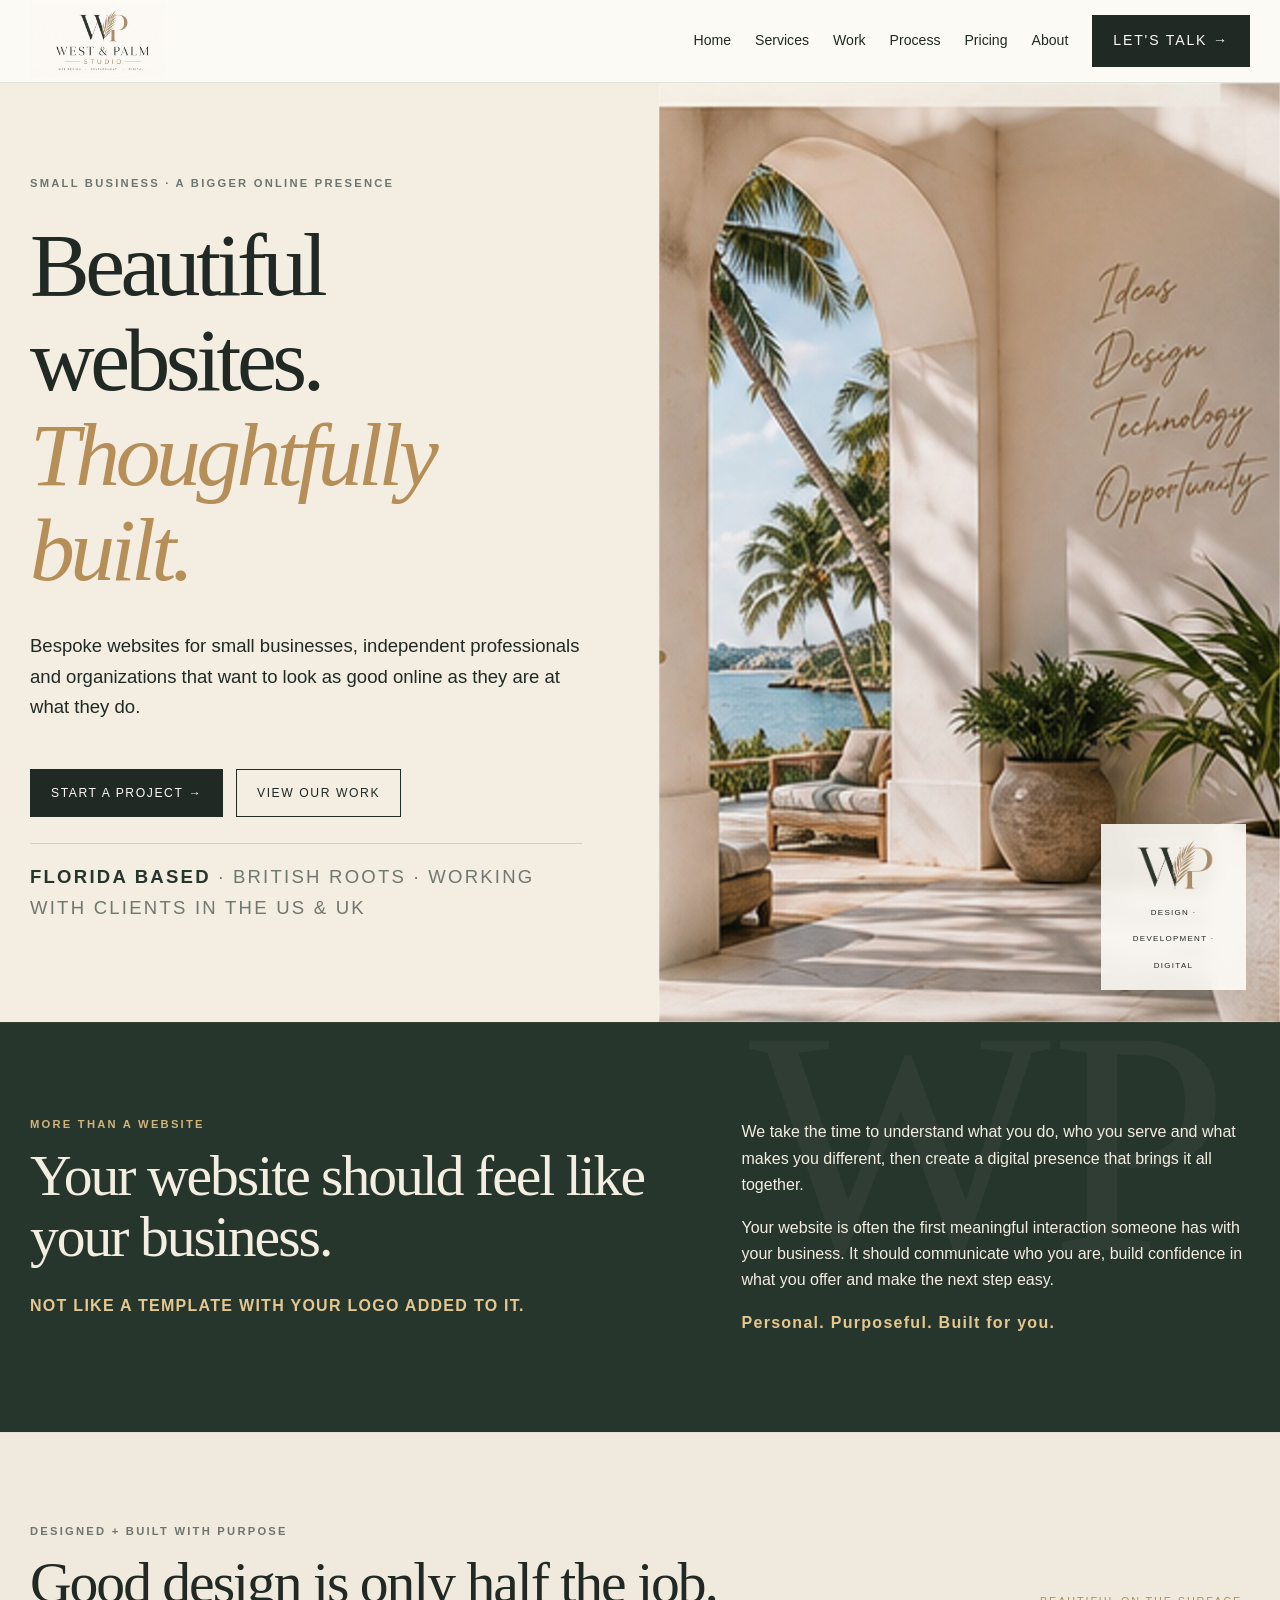
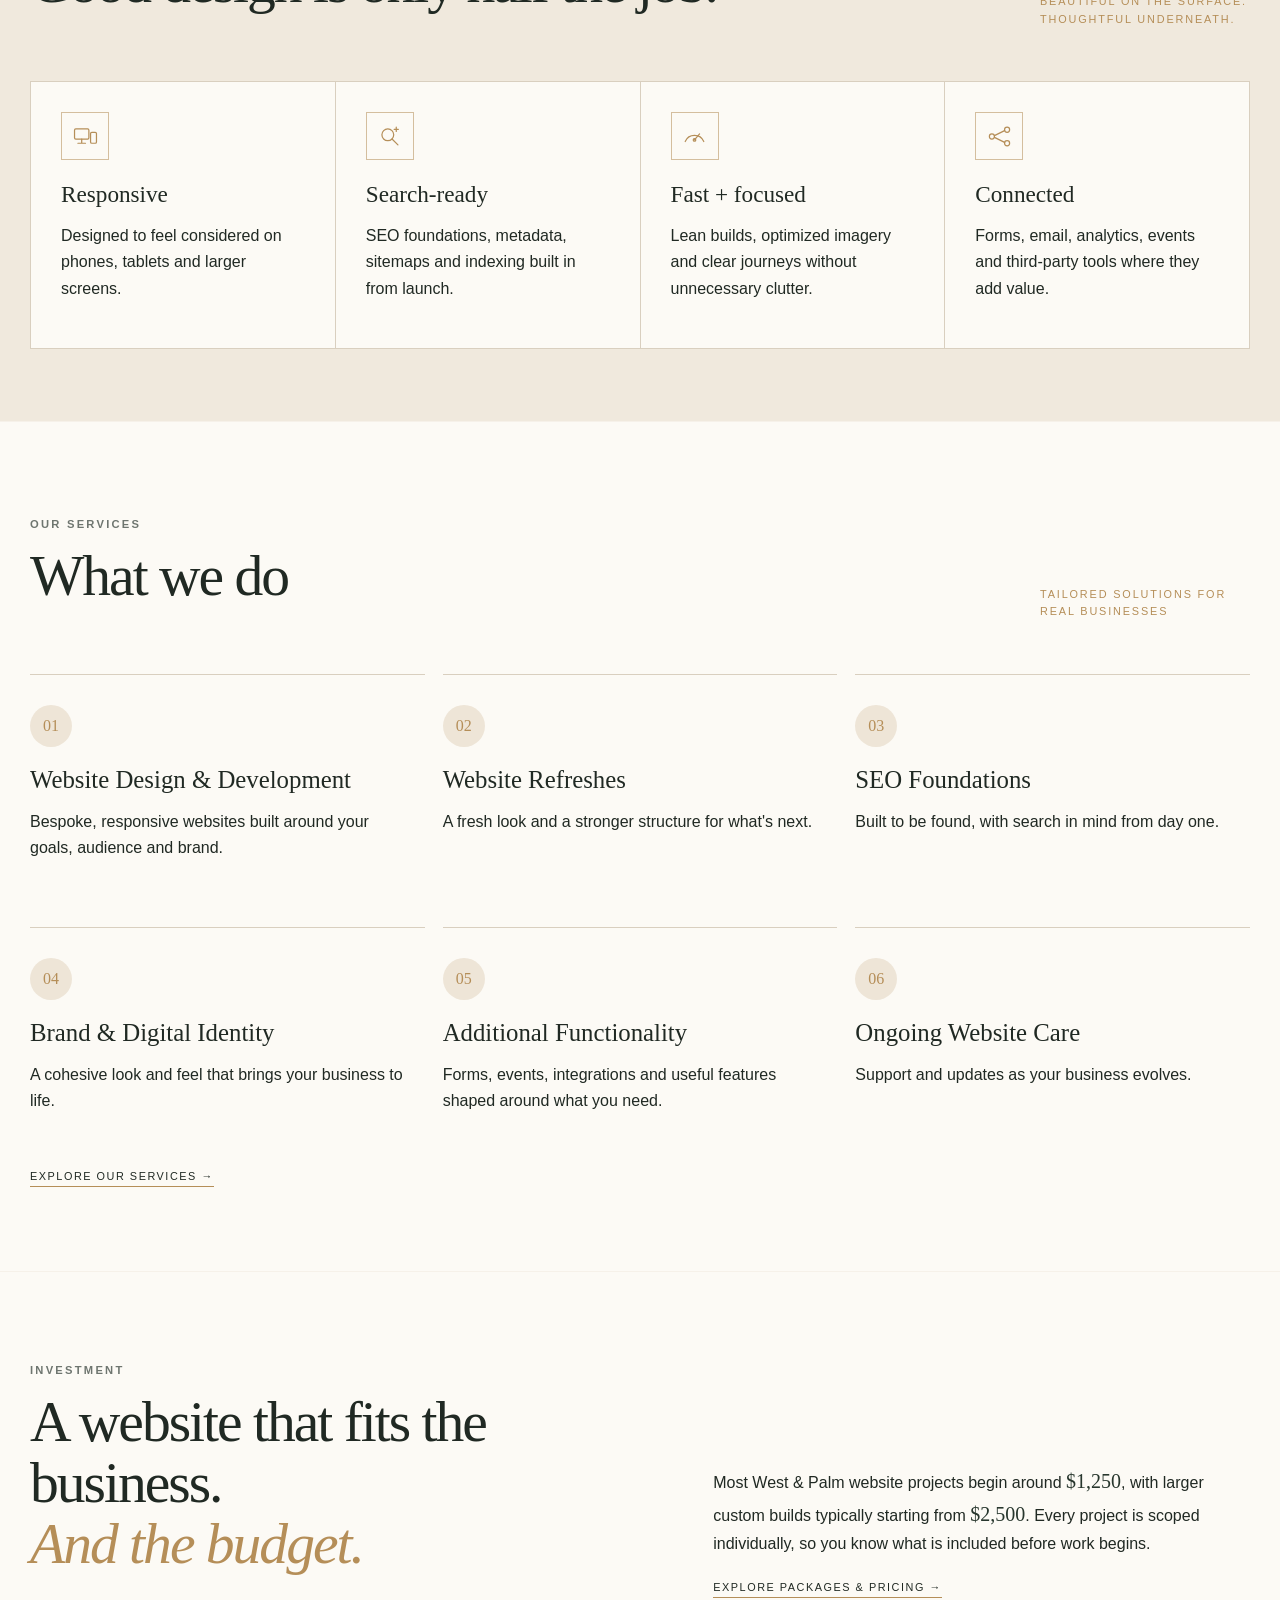
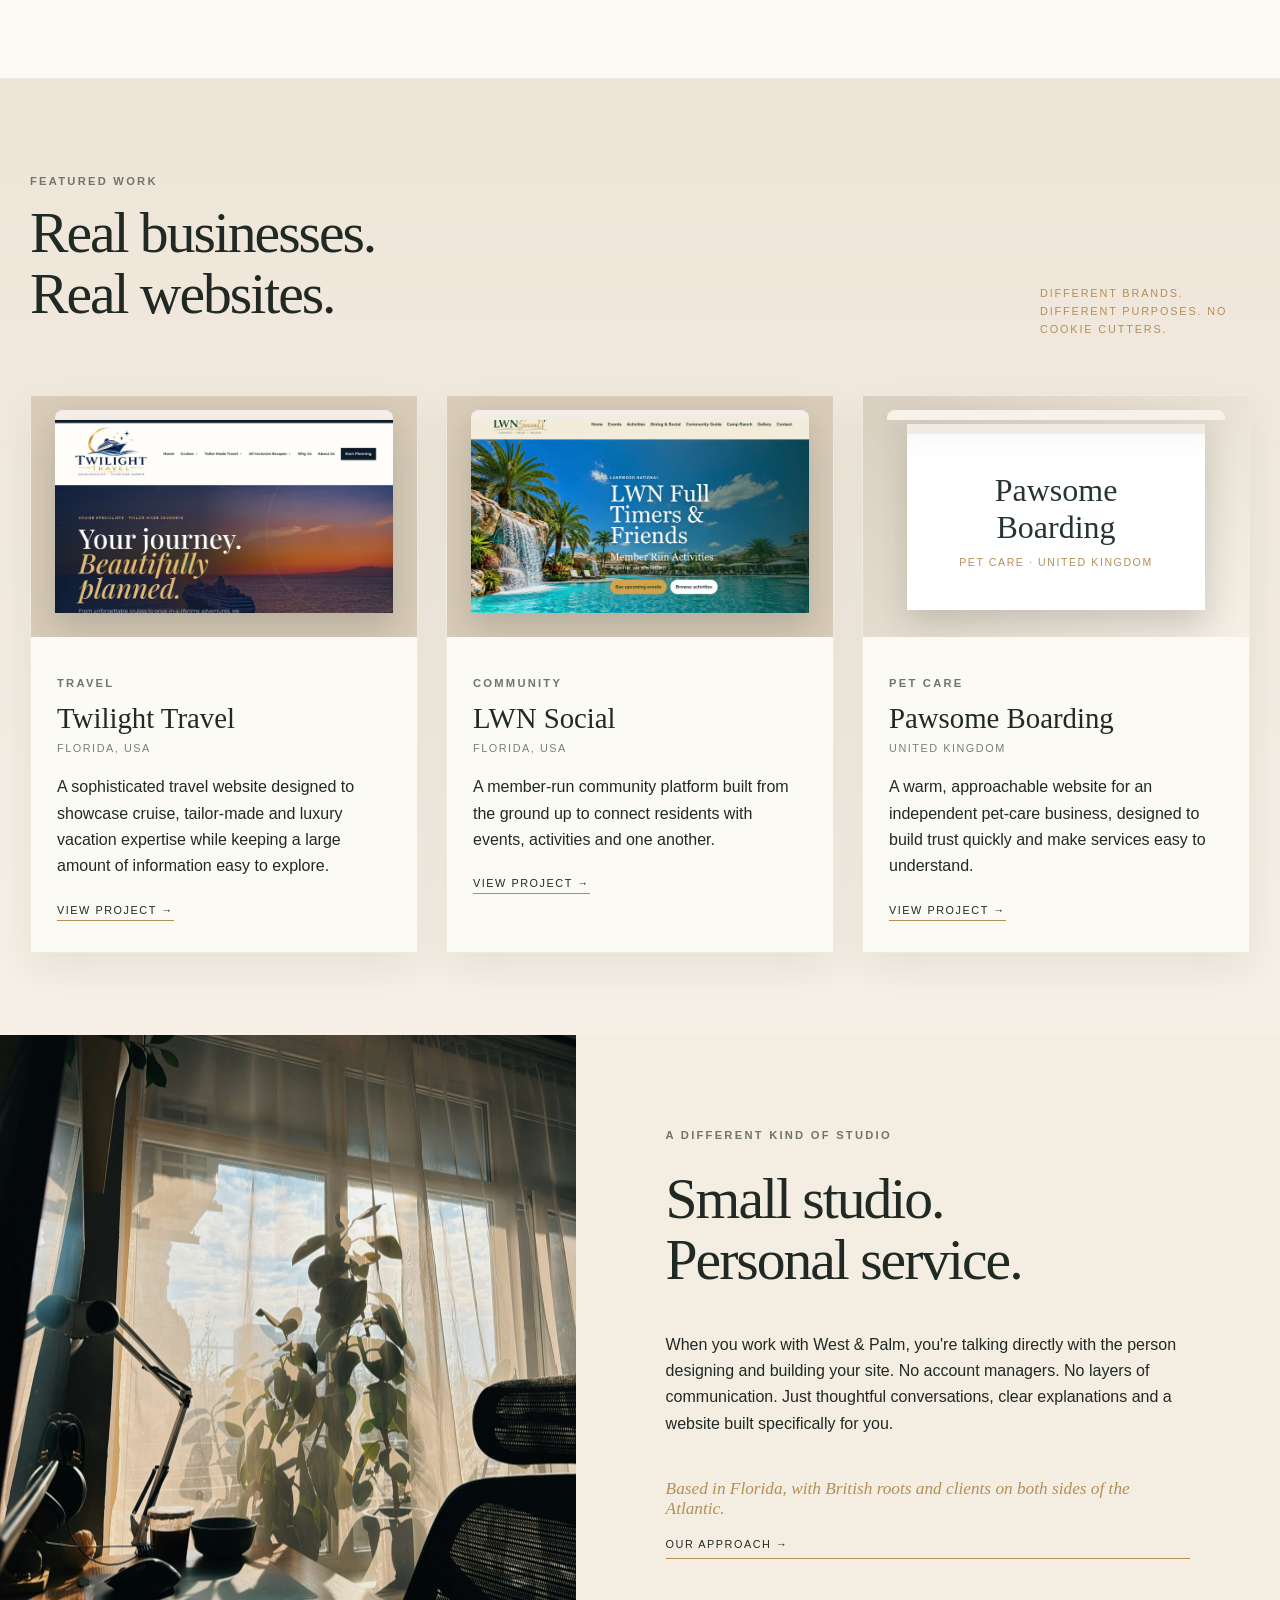
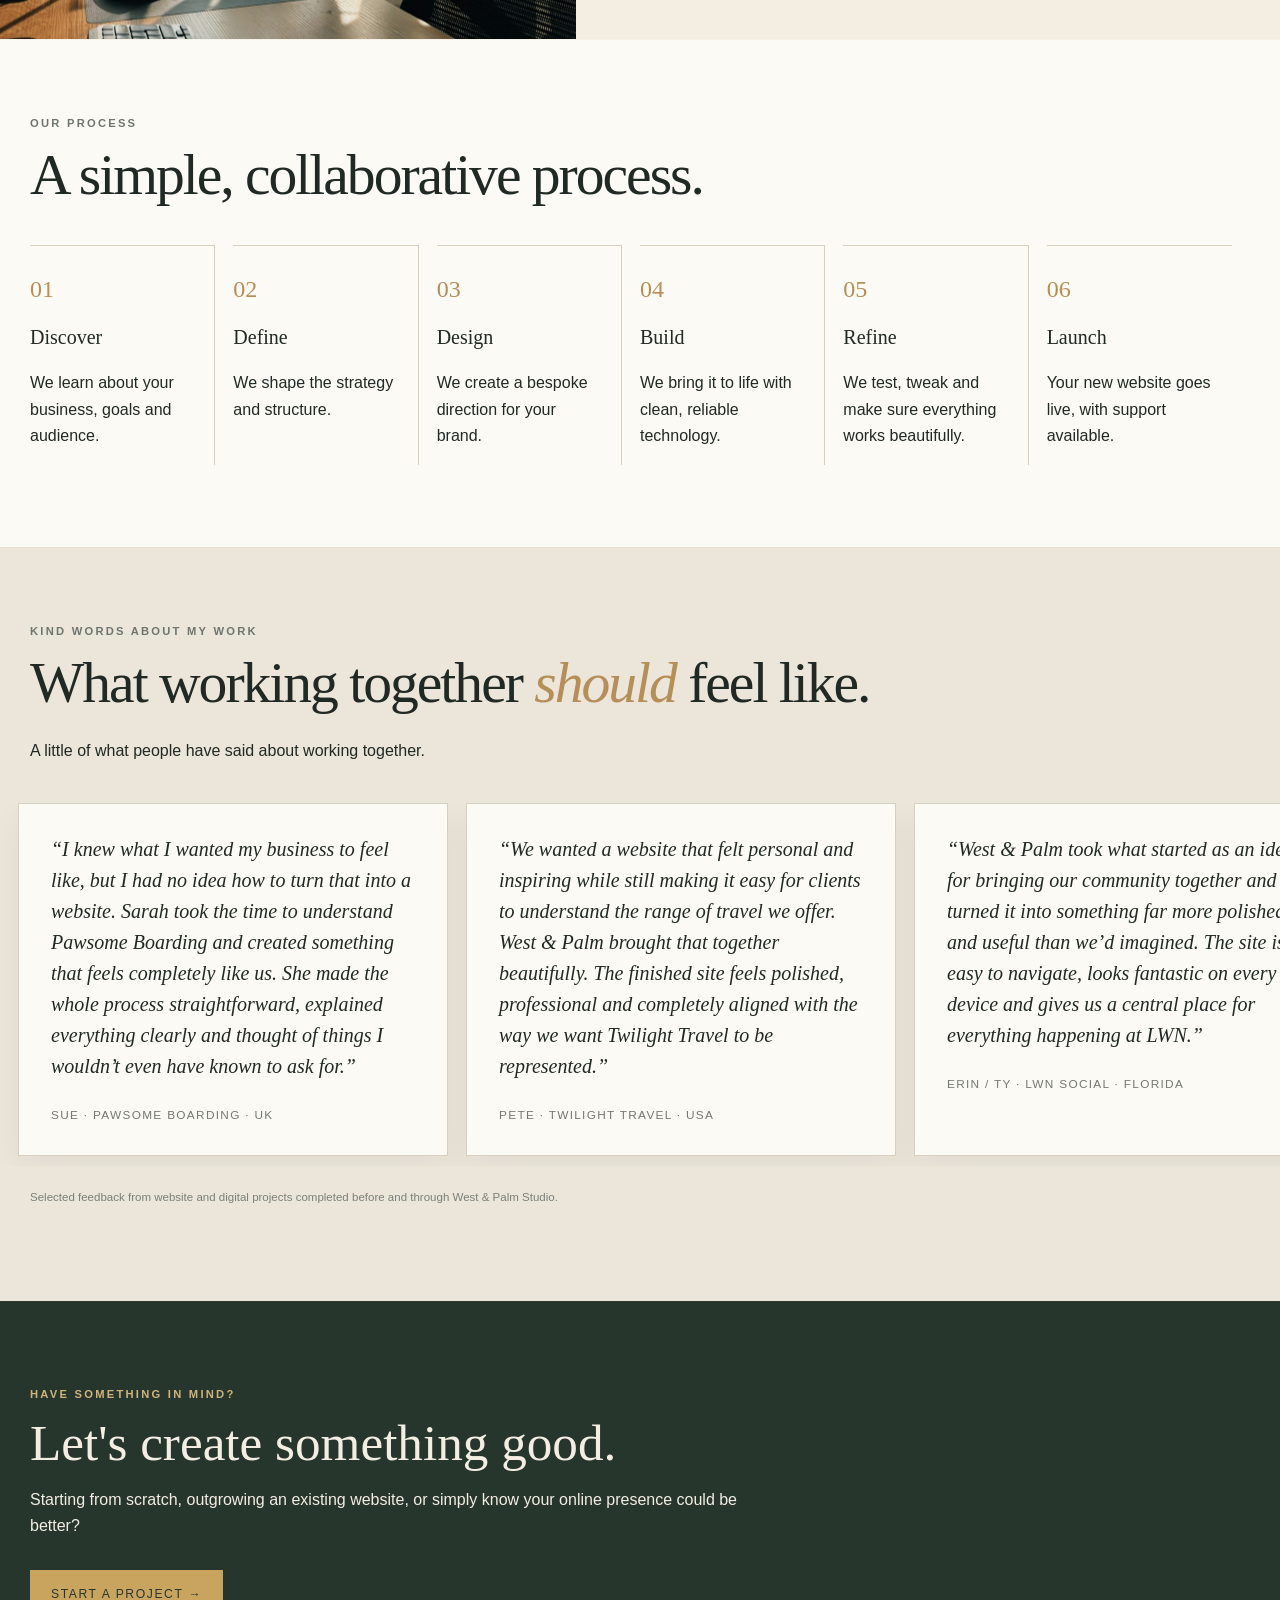
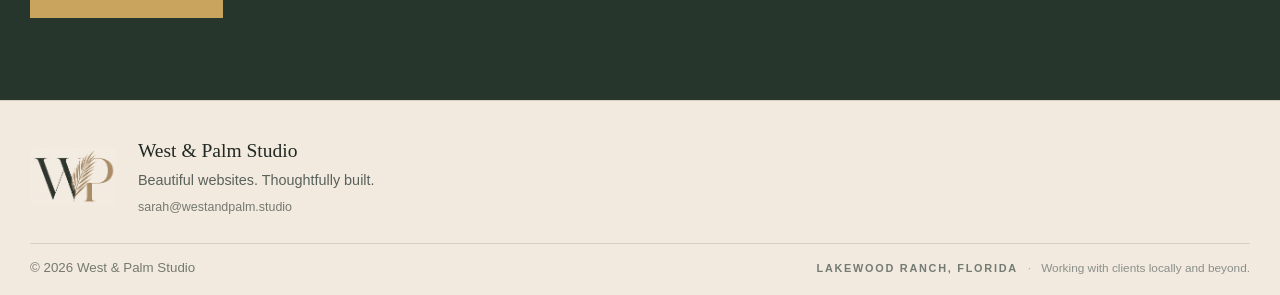
==== commit d63f01d4: "Add files via upload" ====
--- a/index.html
+++ b/index.html
@@ -18,4 +18,4 @@
 
 
 <div class="testimonial-track"><blockquote class="client-voice"><p>“I knew what I wanted my business to feel like, but I had no idea how to turn that into a website. Sarah took the time to understand Pawsome Boarding and created something that feels completely like us. She made the whole process straightforward, explained everything clearly and thought of things I wouldn’t even have known to ask for.”</p><footer>Sue · Pawsome Boarding · UK</footer></blockquote><blockquote class="client-voice"><p>“We wanted a website that felt personal and inspiring while still making it easy for clients to understand the range of travel we offer. West &amp; Palm brought that together beautifully. The finished site feels polished, professional and completely aligned with the way we want Twilight Travel to be represented.”</p><footer>Pete · Twilight Travel · USA</footer></blockquote><blockquote class="client-voice"><p>“West &amp; Palm took what started as an idea for bringing our community together and turned it into something far more polished and useful than we’d imagined. The site is easy to navigate, looks fantastic on every device and gives us a central place for everything happening at LWN.”</p><footer>Erin / Ty · LWN Social · Florida</footer></blockquote><blockquote aria-hidden="true" class="client-voice"><p>“I knew what I wanted my business to feel like, but I had no idea how to turn that into a website. Sarah took the time to understand Pawsome Boarding and created something that feels completely like us. She made the whole process straightforward, explained everything clearly and thought of things I wouldn’t even have known to ask for.”</p><footer>Sue · Pawsome Boarding · UK</footer></blockquote><blockquote aria-hidden="true" class="client-voice"><p>“We wanted a website that felt personal and inspiring while still making it easy for clients to understand the range of travel we offer. West &amp; Palm brought that together beautifully. The finished site feels polished, professional and completely aligned with the way we want Twilight Travel to be represented.”</p><footer>Pete · Twilight Travel · USA</footer></blockquote><blockquote aria-hidden="true" class="client-voice"><p>“West &amp; Palm took what started as an idea for bringing our community together and turned it into something far more polished and useful than we’d imagined. The site is easy to navigate, looks fantastic on every device and gives us a central place for everything happening at LWN.”</p><footer>Erin / Ty · LWN Social · Florida</footer></blockquote></div></div><p class="testimonial-note">Selected feedback from website and digital projects completed before and through West &amp; Palm Studio.</p></div></section>
-<section class="section dark"><div class="wrap reveal"><p class="eyebrow">Have something in mind?</p><p class="quote">Let's create something good.</p><p>Starting from scratch, outgrowing an existing website, or simply know your online presence could be better?</p><a class="btn" href="contact.html">Start a project →</a></div></section></main><footer class="footer"><div class="wrap footer-main"><div class="footer-brand"><div class="footer-brand-lockup"><a aria-label="West &amp; Palm Studio" class="footer-mark" href="index.html"><img alt="" src="assets/wp-transparent.png"/></a><div><p class="footer-studio-name">West &amp; Palm Studio</p><p class="footer-tagline">Beautiful websites. Thoughtfully built.</p></div></div></div></div><div class="wrap footer-bottom"><small>© <span data-year=""></span> West &amp; Palm Studio</small><small class="footer-location-line"><span class="footer-location-place">Lakewood Ranch, Florida</span><span class="footer-location-copy">Working with clients locally and beyond.</span></small></div></footer><script src="script.js"></script></body></html>
+<section class="section dark"><div class="wrap reveal"><p class="eyebrow">Have something in mind?</p><p class="quote">Let's create something good.</p><p>Starting from scratch, outgrowing an existing website, or simply know your online presence could be better?</p><a class="btn" href="contact.html">Start a project →</a></div></section></main><footer class="footer"><div class="wrap footer-main"><div class="footer-brand"><div class="footer-brand-lockup"><a aria-label="West &amp; Palm Studio" class="footer-mark" href="index.html"><img alt="" src="assets/wp-transparent.png"/></a><div><p class="footer-studio-name">West &amp; Palm Studio</p><p class="footer-tagline">Beautiful websites. Thoughtfully built.</p><a class="footer-email" href="mailto:sarah@westandpalm.studio">sarah@westandpalm.studio</a></div></div></div></div><div class="wrap footer-bottom"><small>© <span data-year=""></span> West &amp; Palm Studio</small><small class="footer-location-line"><span class="footer-location-place">Lakewood Ranch, Florida</span><span class="footer-location-copy">Working with clients locally and beyond.</span></small></div></footer><script src="script.js"></script></body></html>
--- a/styles.css
+++ b/styles.css
@@ -525,14 +525,6 @@
   /* Give the brand more authority without increasing the navigation bar. */
   .header-logo{width:270px;height:76px}
 
-  /* Interior heroes: content-led, with enough room for the editorial type. */
-  .pagehero.editorial-hero{height:auto!important;max-height:none!important;min-height:620px!important;overflow:hidden!important;padding:0!important}
-  .pagehero.editorial-hero>.wrap{height:auto!important;min-height:620px!important}
-  .pagehero.editorial-hero:not(.work-hero) .hero-editorial-grid,
-  .pagehero.editorial-hero:not(.work-hero) .hero-editorial-copy{height:auto!important;min-height:620px!important}
-  .pagehero.editorial-hero .hero-editorial-copy{padding-top:92px!important;padding-bottom:86px!important}
-  .pagehero.editorial-hero.work-hero>.wrap{min-height:650px!important;height:auto!important;padding-top:72px!important;padding-bottom:72px!important;transform:none!important;justify-content:center}
-
   /* Green statement sections should read as bands, not spare hero screens. */
   .dark{height:auto!important;min-height:0!important;padding:64px 0 68px!important}
   .page-process .dark{padding:62px 0 66px!important}
@@ -560,3 +552,51 @@
 @media(prefers-reduced-motion:reduce){.testimonial-track{animation:none;flex-wrap:wrap;width:auto;justify-content:center}}
 @media(max-width:900px){.testimonial-track{animation-duration:48s}.testimonial-track .client-voice{width:min(390px,84vw)}}
 @media(max-width:620px){.testimonial-track{animation-duration:42s}}
+
+/* V4 desktop refinement: calmer scale, content-led sections, page-specific fixes */
+@media(min-width:901px){
+  /* Process closing statement: strong, not full-screen. */
+  .page-process .dark{padding:70px 0 76px!important}
+  .page-process .dark .quote{font-size:clamp(2.45rem,3.55vw,3.85rem)!important;max-width:900px;line-height:1.08;margin:.18em 0 .45em}
+  .page-process .dark .btn{margin-top:8px}
+
+  /* Homepage closing CTA: content-led rather than viewport-like. */
+  .page-home .dark:last-of-type{padding:72px 0 82px!important;min-height:0!important;height:auto!important}
+  .page-home .dark:last-of-type .quote{font-size:clamp(2.8rem,4vw,4.15rem)!important;margin:.18em 0 .28em}
+  .page-home .dark:last-of-type .btn{margin-top:14px}
+
+  /* Website Care: a purposeful dark transition. */
+  .page-services .service-care{background:var(--forest)!important;color:var(--cream)!important;padding:82px 0 88px!important}
+  .page-services .service-care .eyebrow{color:#d0b47b!important}
+  .page-services .service-care h2{color:var(--cream)!important}
+  .page-services .service-care p{color:rgba(243,237,226,.9)}
+  .page-services .service-care .text-link{color:var(--cream)!important;border-bottom-color:var(--gold)!important}
+
+  /* Work closing CTA: ensure the button remains comfortably inside the band. */
+  .work-final-cta{padding:72px 0 82px!important;min-height:0!important;height:auto!important}
+  .work-final-cta .quote{font-size:clamp(2.6rem,3.8vw,4rem)!important}
+}
+
+/* V8 launch polish: tighten Pricing rhythm without touching restored hero geometry. */
+.page-pricing .comparison-section{padding-bottom:44px}
+.page-pricing .inclusions{padding-top:44px;padding-bottom:64px}
+.page-pricing .inclusions .split{align-items:start}
+.about-tech-lead{font-family:Georgia,'Times New Roman',serif;font-size:1.32rem;line-height:1.45;color:var(--forest);margin-top:24px}
+@media(max-width:900px){
+  .page-pricing .comparison-section{padding-bottom:38px}
+  .page-pricing .inclusions{padding-top:38px;padding-bottom:56px}
+}
+@media(max-width:620px){
+  .page-pricing .comparison-section{padding-bottom:32px}
+  .page-pricing .inclusions{padding-top:32px;padding-bottom:48px}
+}
+
+/* V9: Pricing hero separation only. Keep restored hero geometry untouched. */
+.page-pricing .packages-section{background:#ded4c5!important}
+
+/* V1.9.9 — public studio email + direct contact option */
+.footer-email{display:inline-block;margin-top:5px;color:#747970;text-decoration:none;font:400 .78rem/1.4 Arial,Helvetica,sans-serif}
+.footer-email:hover{color:var(--sand)}
+.contact-direct-email{margin-top:18px;font-size:.92rem}
+.contact-direct-email a{color:var(--forest);text-decoration:none;border-bottom:1px solid rgba(32,41,35,.28)}
+.contact-direct-email a:hover{color:var(--sand);border-bottom-color:var(--sand)}
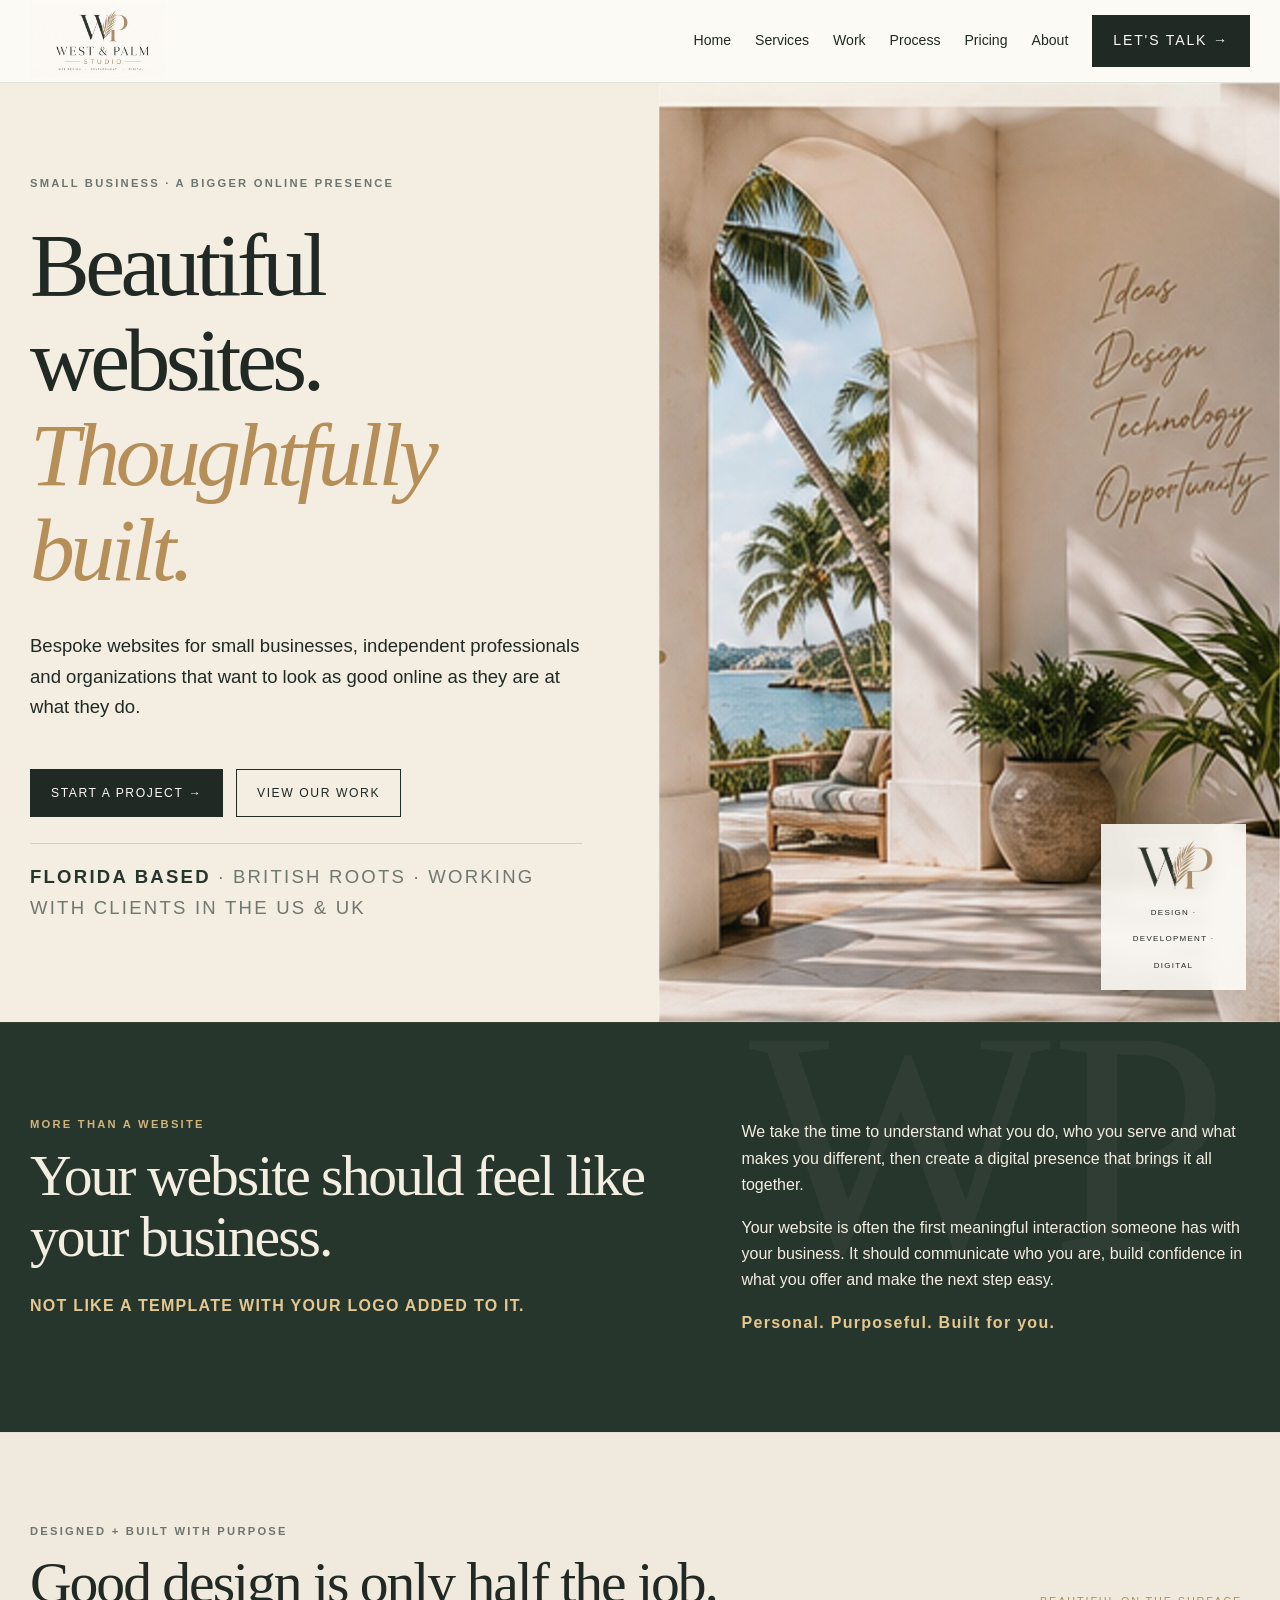
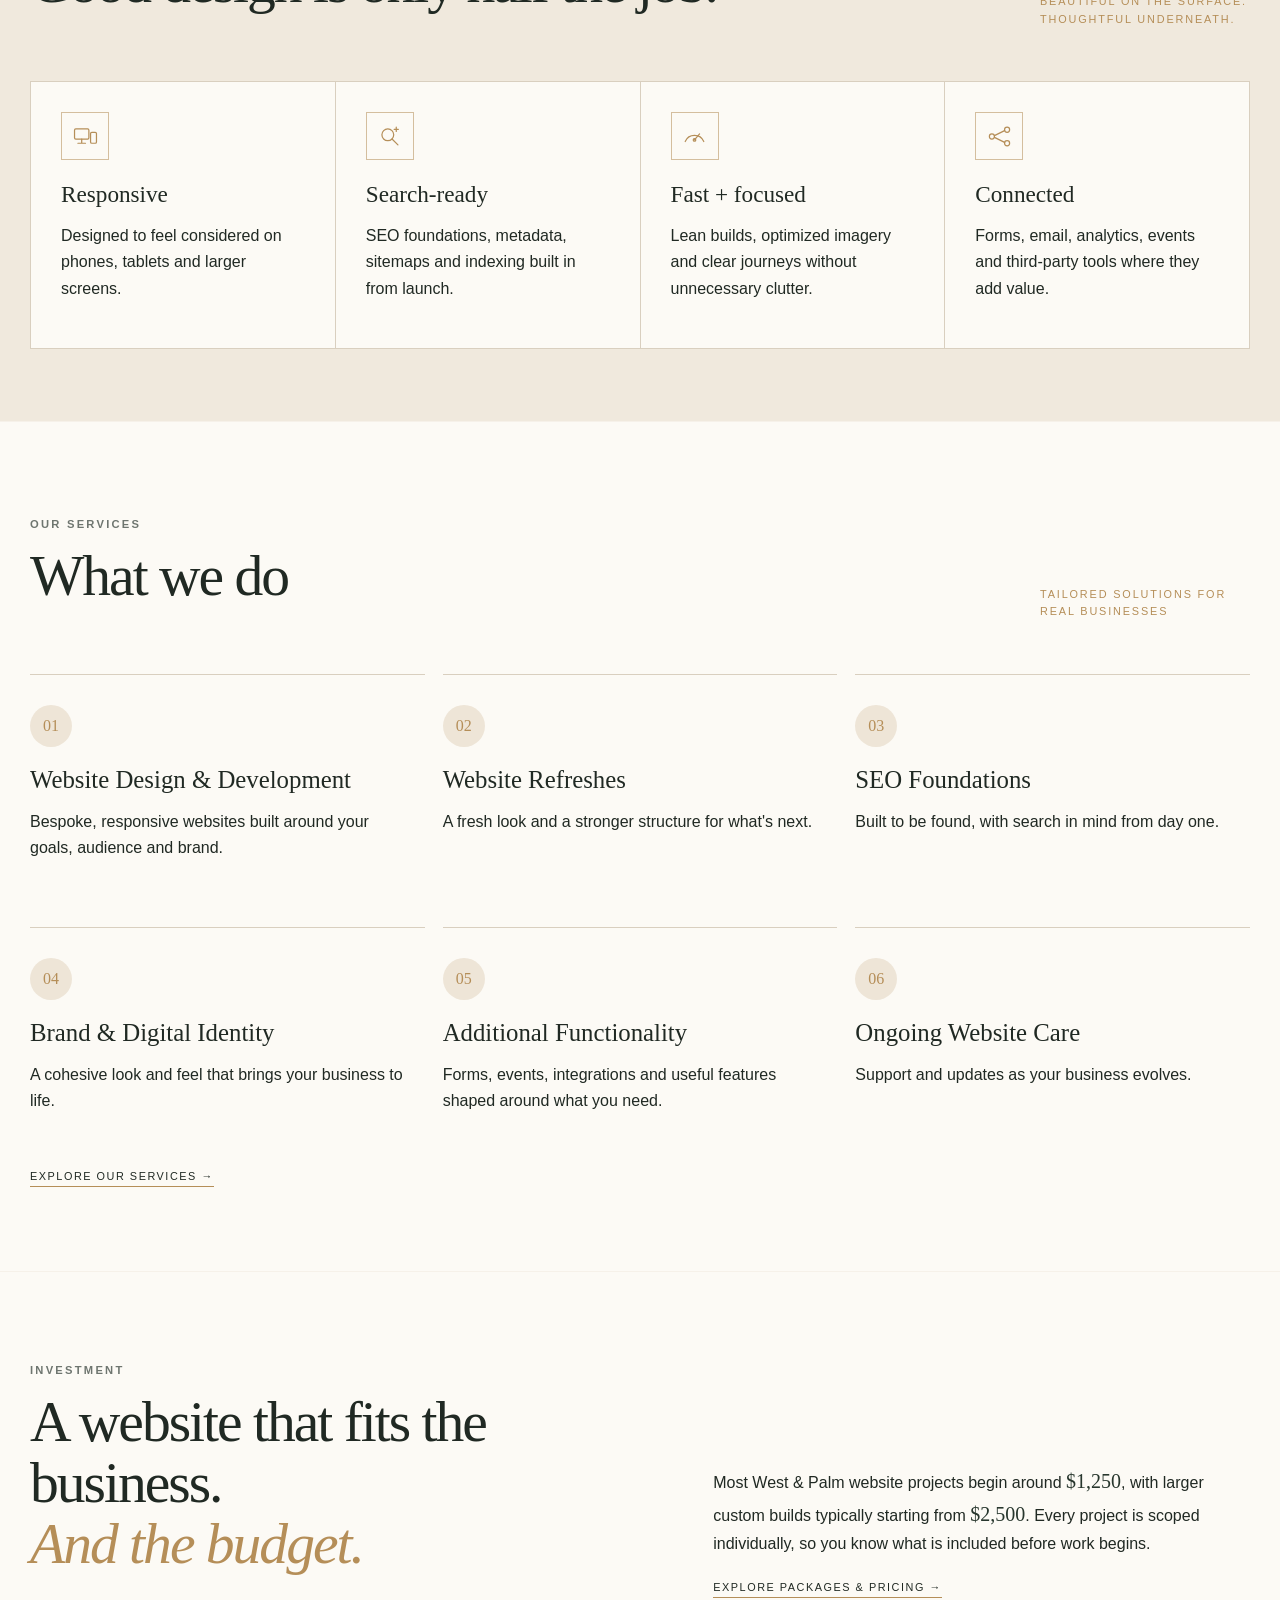
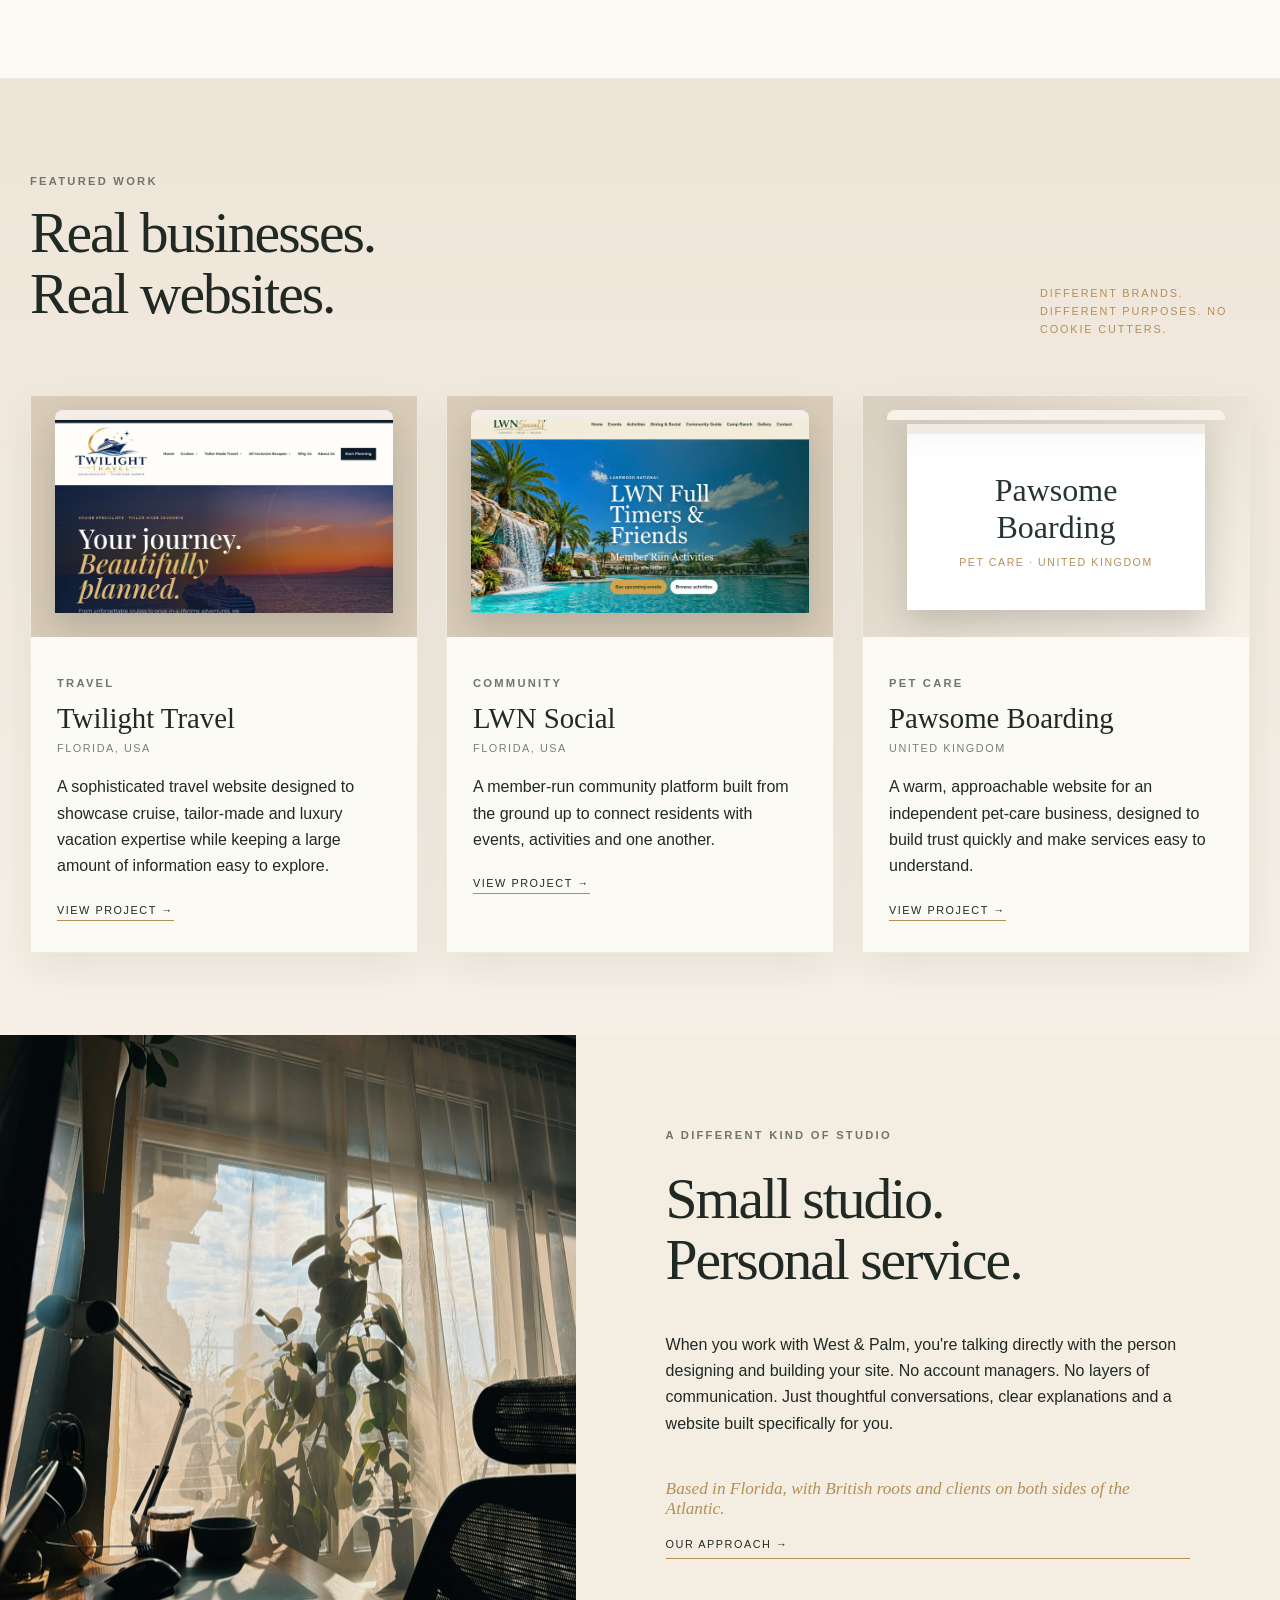
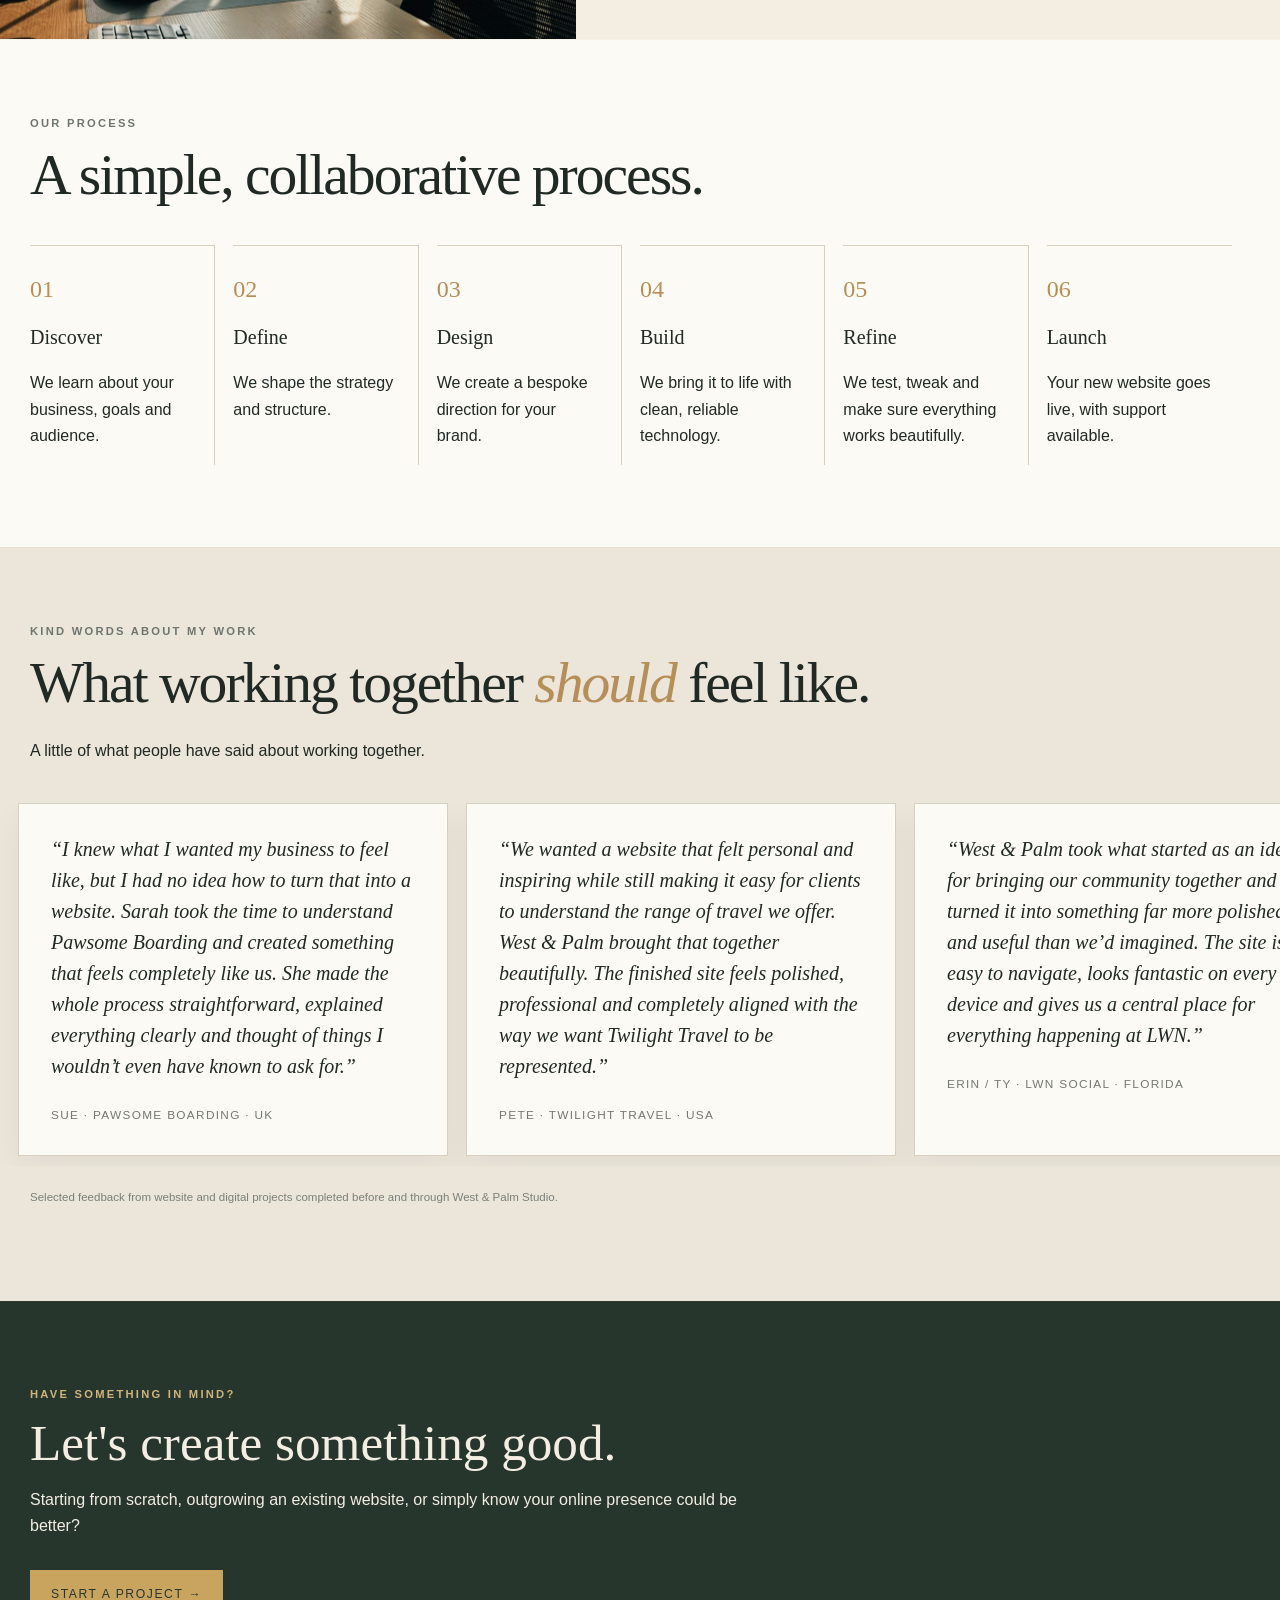
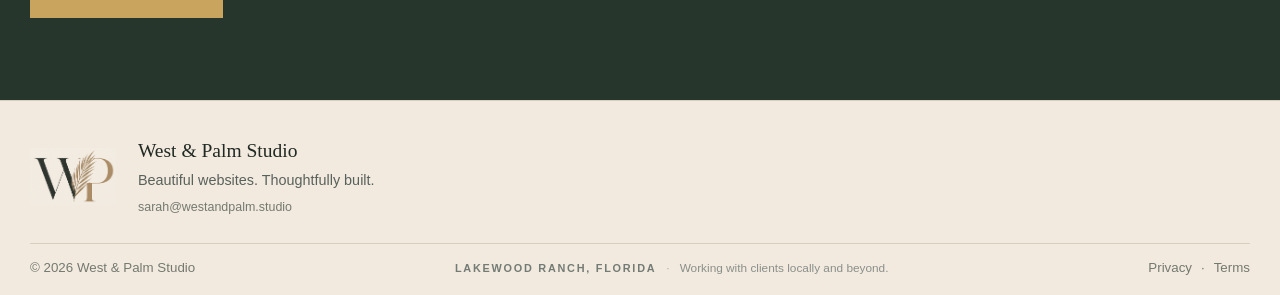
==== commit ee12f7ae: "Add files via upload" ====
--- a/index.html
+++ b/index.html
@@ -14,8 +14,5 @@
 <section class="studio reveal"><div aria-label="West and Palm Studio visual identity" class="studio-image" role="img"></div><div class="studio-copy"><p class="eyebrow">A different kind of studio</p><h2>Small studio.<br/>Personal service.</h2><p>When you work with West &amp; Palm, you're talking directly with the person designing and building your site. No account managers. No layers of communication. Just thoughtful conversations, clear explanations and a website built specifically for you.</p><p class="international-line">Based in Florida, with British roots and clients on both sides of the Atlantic.</p><a class="text-link" href="about.html">Our approach →</a></div></section>
 <section class="section process-preview"><div class="wrap reveal"><p class="eyebrow">Our process</p><h2>A simple, collaborative process.</h2><div class="process"><div class="step" data-num="01"><b>Discover</b><p>We learn about your business, goals and audience.</p></div><div class="step" data-num="02"><b>Define</b><p>We shape the strategy and structure.</p></div><div class="step" data-num="03"><b>Design</b><p>We create a bespoke direction for your brand.</p></div><div class="step" data-num="04"><b>Build</b><p>We bring it to life with clean, reliable technology.</p></div><div class="step" data-num="05"><b>Refine</b><p>We test, tweak and make sure everything works beautifully.</p></div><div class="step" data-num="06"><b>Launch</b><p>Your new website goes live, with support available.</p></div></div></div></section>
 <section class="section testimonial-section"><div class="wrap testimonial-heading reveal"><p class="eyebrow">Kind words about my work</p><h2>What working together <em>should</em> feel like.</h2><p>A little of what people have said about working together.</p><div class="testimonial-marquee">
-
-
-
 <div class="testimonial-track"><blockquote class="client-voice"><p>“I knew what I wanted my business to feel like, but I had no idea how to turn that into a website. Sarah took the time to understand Pawsome Boarding and created something that feels completely like us. She made the whole process straightforward, explained everything clearly and thought of things I wouldn’t even have known to ask for.”</p><footer>Sue · Pawsome Boarding · UK</footer></blockquote><blockquote class="client-voice"><p>“We wanted a website that felt personal and inspiring while still making it easy for clients to understand the range of travel we offer. West &amp; Palm brought that together beautifully. The finished site feels polished, professional and completely aligned with the way we want Twilight Travel to be represented.”</p><footer>Pete · Twilight Travel · USA</footer></blockquote><blockquote class="client-voice"><p>“West &amp; Palm took what started as an idea for bringing our community together and turned it into something far more polished and useful than we’d imagined. The site is easy to navigate, looks fantastic on every device and gives us a central place for everything happening at LWN.”</p><footer>Erin / Ty · LWN Social · Florida</footer></blockquote><blockquote aria-hidden="true" class="client-voice"><p>“I knew what I wanted my business to feel like, but I had no idea how to turn that into a website. Sarah took the time to understand Pawsome Boarding and created something that feels completely like us. She made the whole process straightforward, explained everything clearly and thought of things I wouldn’t even have known to ask for.”</p><footer>Sue · Pawsome Boarding · UK</footer></blockquote><blockquote aria-hidden="true" class="client-voice"><p>“We wanted a website that felt personal and inspiring while still making it easy for clients to understand the range of travel we offer. West &amp; Palm brought that together beautifully. The finished site feels polished, professional and completely aligned with the way we want Twilight Travel to be represented.”</p><footer>Pete · Twilight Travel · USA</footer></blockquote><blockquote aria-hidden="true" class="client-voice"><p>“West &amp; Palm took what started as an idea for bringing our community together and turned it into something far more polished and useful than we’d imagined. The site is easy to navigate, looks fantastic on every device and gives us a central place for everything happening at LWN.”</p><footer>Erin / Ty · LWN Social · Florida</footer></blockquote></div></div><p class="testimonial-note">Selected feedback from website and digital projects completed before and through West &amp; Palm Studio.</p></div></section>
-<section class="section dark"><div class="wrap reveal"><p class="eyebrow">Have something in mind?</p><p class="quote">Let's create something good.</p><p>Starting from scratch, outgrowing an existing website, or simply know your online presence could be better?</p><a class="btn" href="contact.html">Start a project →</a></div></section></main><footer class="footer"><div class="wrap footer-main"><div class="footer-brand"><div class="footer-brand-lockup"><a aria-label="West &amp; Palm Studio" class="footer-mark" href="index.html"><img alt="" src="assets/wp-transparent.png"/></a><div><p class="footer-studio-name">West &amp; Palm Studio</p><p class="footer-tagline">Beautiful websites. Thoughtfully built.</p><a class="footer-email" href="mailto:sarah@westandpalm.studio">sarah@westandpalm.studio</a></div></div></div></div><div class="wrap footer-bottom"><small>© <span data-year=""></span> West &amp; Palm Studio</small><small class="footer-location-line"><span class="footer-location-place">Lakewood Ranch, Florida</span><span class="footer-location-copy">Working with clients locally and beyond.</span></small></div></footer><script src="script.js"></script></body></html>
+<section class="section dark"><div class="wrap reveal"><p class="eyebrow">Have something in mind?</p><p class="quote">Let's create something good.</p><p>Starting from scratch, outgrowing an existing website, or simply know your online presence could be better?</p><a class="btn" href="contact.html">Start a project →</a></div></section></main><footer class="footer"><div class="wrap footer-main"><div class="footer-brand"><div class="footer-brand-lockup"><a aria-label="West &amp; Palm Studio" class="footer-mark" href="index.html"><img alt="" src="assets/wp-transparent.png"/></a><div><p class="footer-studio-name">West &amp; Palm Studio</p><p class="footer-tagline">Beautiful websites. Thoughtfully built.</p><a class="footer-email" href="mailto:sarah@westandpalm.studio">sarah@westandpalm.studio</a></div></div></div></div><div class="wrap footer-bottom"><small>© <span data-year=""></span> West &amp; Palm Studio</small><small class="footer-location-line"><span class="footer-location-place">Lakewood Ranch, Florida</span><span class="footer-location-copy">Working with clients locally and beyond.</span></small><small class="footer-legal"><a href="privacy.html">Privacy</a><span>·</span><a href="terms.html">Terms</a></small></div></footer><script src="script.js"></script></body></html>
--- a/styles.css
+++ b/styles.css
@@ -600,3 +600,22 @@
 .contact-direct-email{margin-top:18px;font-size:.92rem}
 .contact-direct-email a{color:var(--forest);text-decoration:none;border-bottom:1px solid rgba(32,41,35,.28)}
 .contact-direct-email a:hover{color:var(--sand);border-bottom-color:var(--sand)}
+
+
+/* V11: legal pages + footer legal links */
+.footer-legal{display:flex;align-items:center;gap:9px;white-space:nowrap}
+.footer-legal a{color:inherit;text-decoration:none}
+.footer-legal a:hover{color:var(--sand)}
+.project-form .form-foot small a{color:inherit;text-underline-offset:2px}
+.legal-hero{background:var(--cream);padding:86px 0 72px;border-bottom:1px solid var(--line)}
+.legal-hero h1{font-family:Georgia,'Times New Roman',serif;font-weight:400;font-size:clamp(3rem,6vw,5.8rem);line-height:.98;letter-spacing:-.035em;margin:12px 0 20px;color:var(--ink)}
+.legal-hero> .wrap > p:last-child{max-width:650px;font-size:1.08rem;line-height:1.7;color:#59615b}
+.legal-section{padding-top:72px;padding-bottom:92px}
+.legal-copy{max-width:820px}
+.legal-copy .legal-updated{font-size:.82rem;letter-spacing:.04em;text-transform:uppercase;color:#747970;margin:0 0 42px}
+.legal-copy h2{font-family:Georgia,'Times New Roman',serif;font-weight:400;font-size:1.65rem;line-height:1.2;color:var(--forest);margin:38px 0 10px}
+.legal-copy h2:first-of-type{margin-top:0}
+.legal-copy p{font-size:.98rem;line-height:1.78;color:#4f5751;margin:0 0 16px}
+.legal-copy a{color:var(--forest);text-underline-offset:3px}
+@media(max-width:900px){.footer-bottom{flex-wrap:wrap!important}.legal-hero{padding:68px 0 58px}.legal-section{padding-top:58px;padding-bottom:74px}}
+@media(max-width:620px){.footer-legal{margin-top:10px}.legal-hero{padding:52px 0 46px}.legal-section{padding-top:46px;padding-bottom:62px}.legal-copy h2{font-size:1.45rem;margin-top:32px}}
